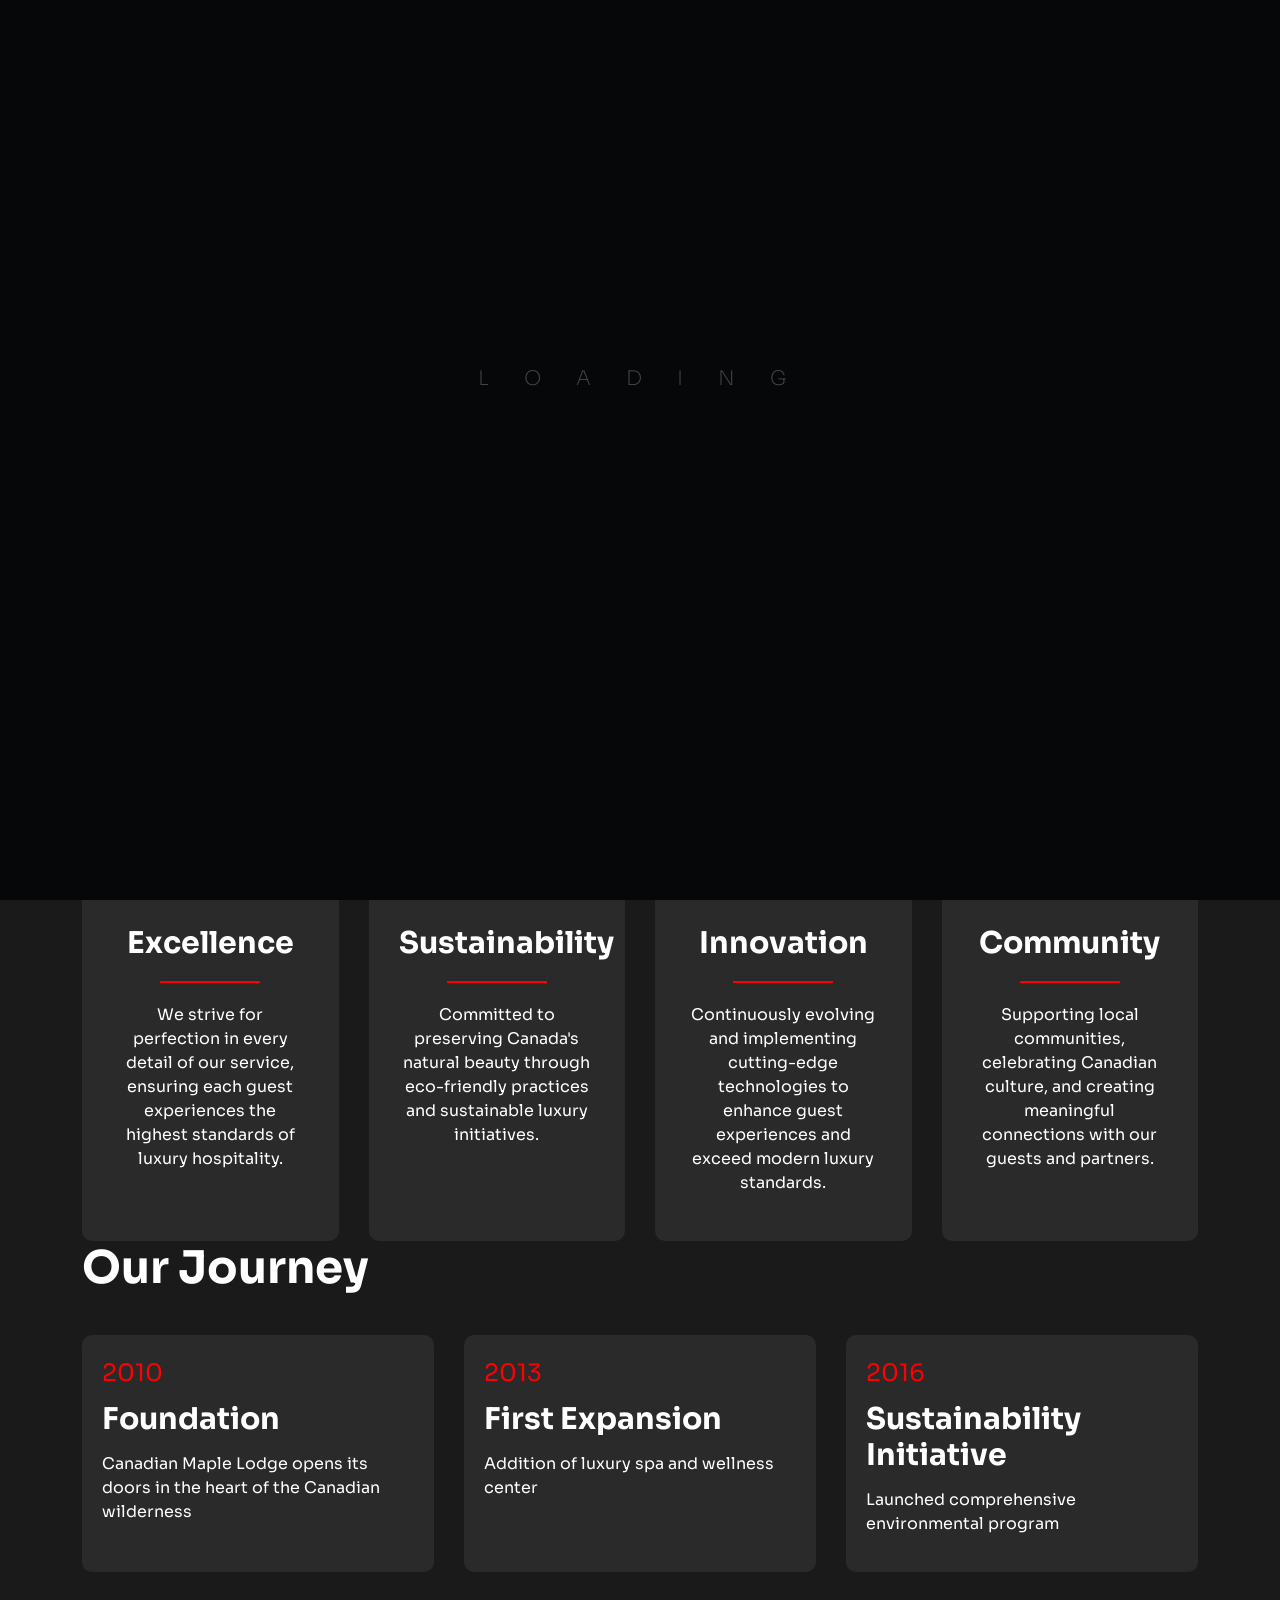
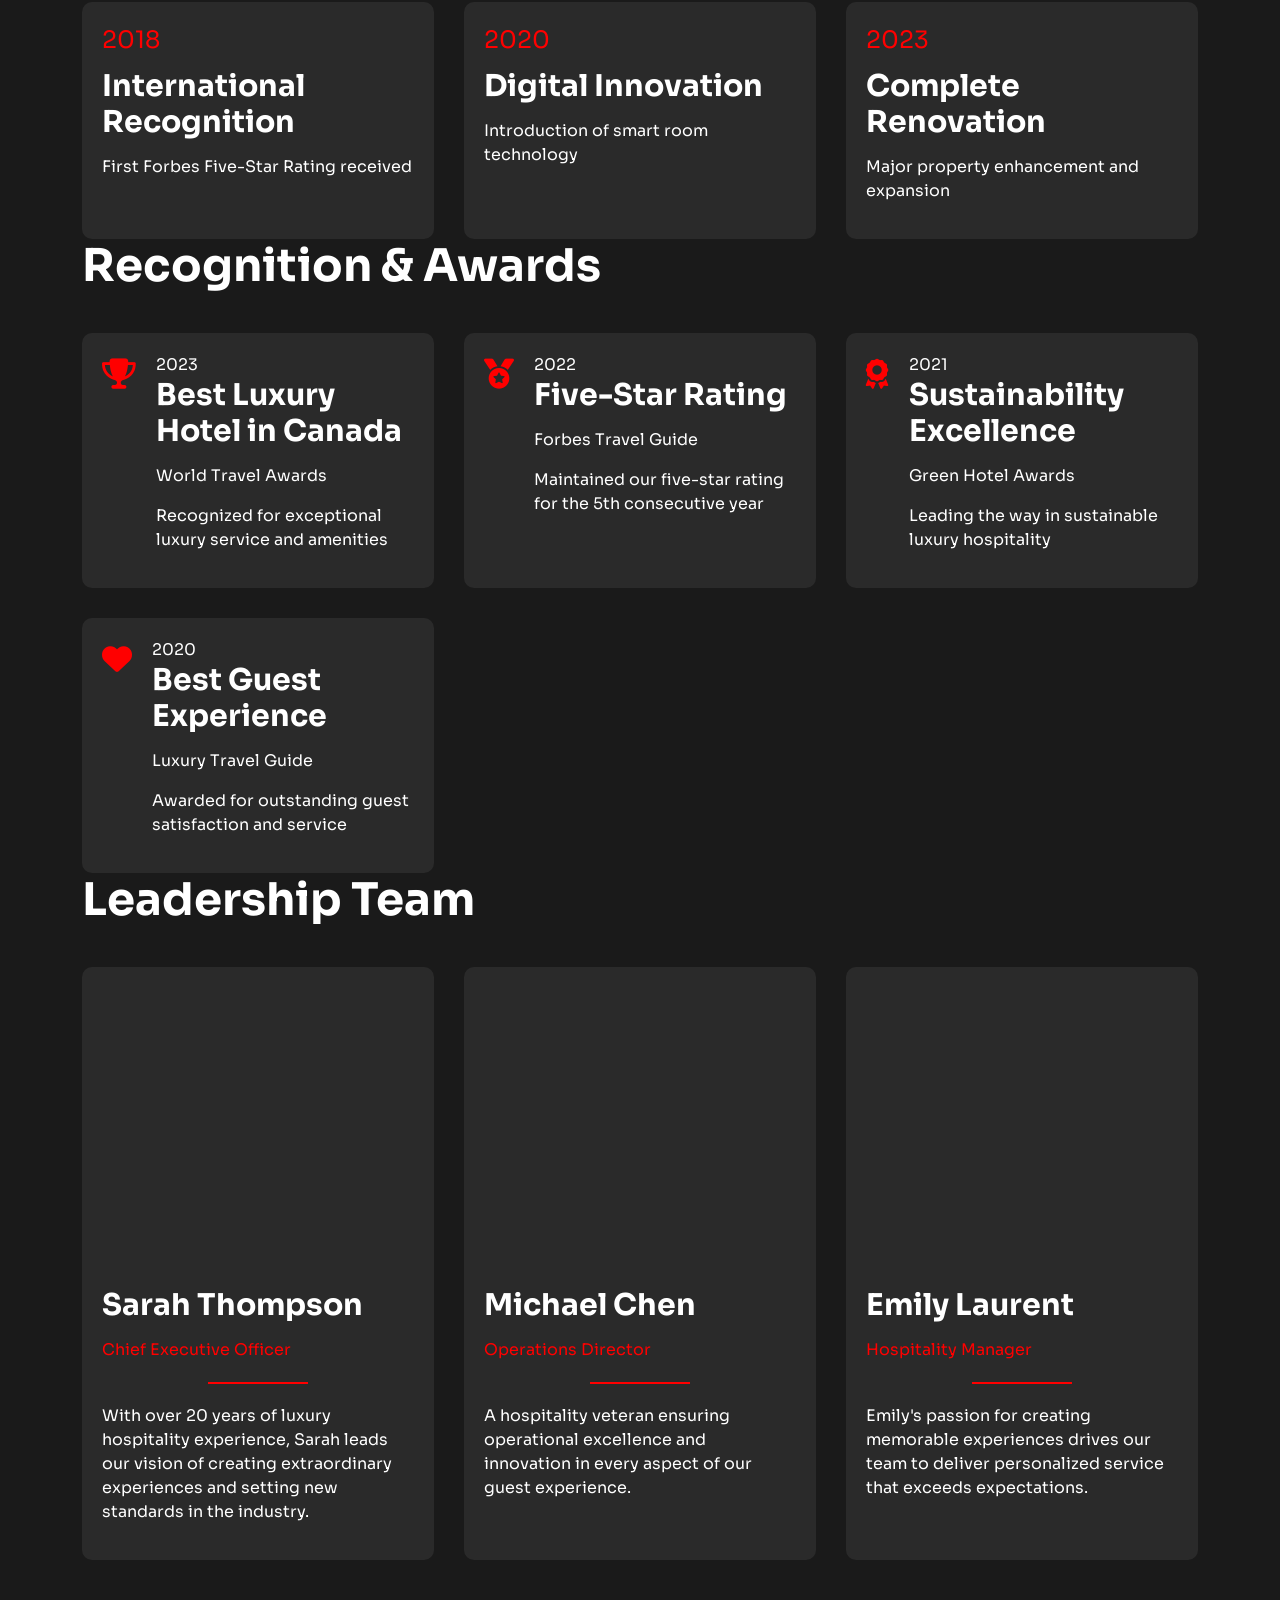
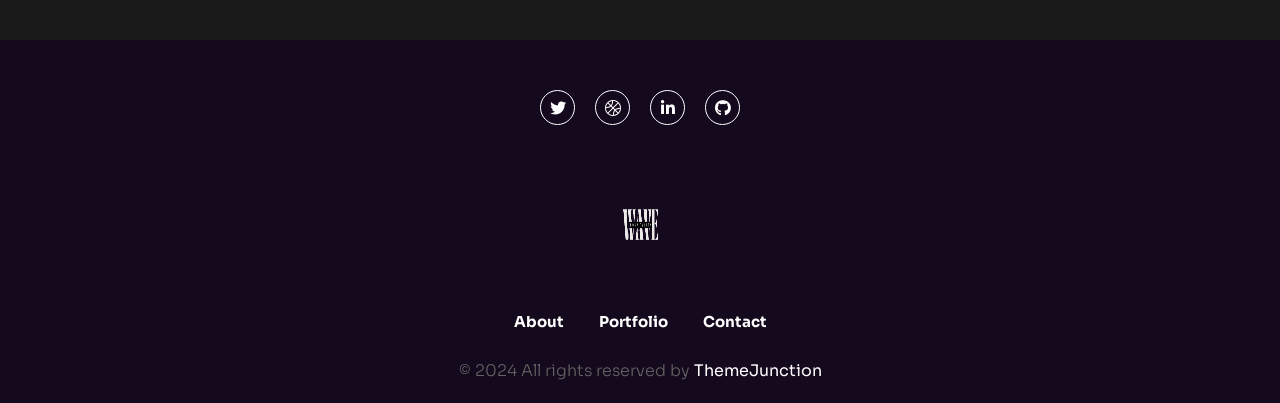
==== demo/about.html @ 8654bcf9 "add folder" ====
<!DOCTYPE html>
<html class="no-js" lang="en">
<head>
   <meta charset="utf-8">
   <meta http-equiv="x-ua-compatible" content="ie=edge">
   <meta name="viewport" content="width=device-width, initial-scale=1">
   <meta name="description" content="About Canadian Maple Lodge - Luxury Hospitality Excellence">

   <!-- Site Title -->
   <title>About Us - Canadian Maple Lodge</title>

   <!-- Place favicon.ico in the root directory -->
   <link rel="apple-touch-icon" href="assets/img/favicon.png">
   <link rel="shortcut icon" type="image/png" href="assets/img/favicon.png">

   <!-- CSS here -->
   <link rel="stylesheet" href="assets/css/animate.min.css">
   <link rel="stylesheet" href="assets/css/bootstrap.min.css">
   <link rel="stylesheet" href="assets/css/font-awesome-pro.min.css">
   <link rel="stylesheet" href="assets/css/flaticon_gerold.css">
   <link rel="stylesheet" href="assets/css/nice-select.css">
   <link rel="stylesheet" href="assets/css/backToTop.css">
   <link rel="stylesheet" href="assets/css/owl.carousel.min.css">
   <link rel="stylesheet" href="assets/css/swiper.min.css">
   <link rel="stylesheet" href="assets/css/odometer-theme-default.css">
   <link rel="stylesheet" href="assets/css/magnific-popup.css">
   <link rel="stylesheet" href="assets/css/main.css">
   <link rel="stylesheet" href="assets/css/main-2.css">
   <link rel="stylesheet" href="assets/css/main-3.css">
   <link rel="stylesheet" href="assets/css/light-mode.css">
   <link rel="stylesheet" href="assets/css/meanmenu.css">
   <link rel="stylesheet" href="assets/css/responsive.css">
   <link rel="stylesheet" href="assets/css/responsive-2.css">
   <link rel="stylesheet" href="assets/css/responsive-3.css">
   <style>
      .hero-banner {
         background: url('assets/img/about/hero-bg.jpg') no-repeat center center;
         background-size: cover;
         padding: 150px 0;
         text-align: center;
         color: #fff;
      }
      .red-line {
         width: 100px;
         height: 2px;
         background: #ff0000;
         margin: 20px auto;
      }
      .dark-section {
         background: #1a1a1a;
         color: #fff;
         padding: 80px 0;
      }
      .values-grid {
         display: grid;
         grid-template-columns: repeat(auto-fit, minmax(250px, 1fr));
         gap: 30px;
         margin-top: 40px;
      }
      .value-item {
         text-align: center;
         padding: 30px;
         background: #2a2a2a;
         border-radius: 10px;
      }
      .value-icon {
         font-size: 40px;
         color: #ff0000;
         margin-bottom: 20px;
      }
      .milestones-grid {
         display: grid;
         grid-template-columns: repeat(auto-fit, minmax(300px, 1fr));
         gap: 30px;
         margin-top: 40px;
      }
      .milestone-item {
         padding: 20px;
         background: #2a2a2a;
         border-radius: 10px;
      }
      .milestone-year {
         font-size: 24px;
         color: #ff0000;
         margin-bottom: 10px;
      }
      .achievements-grid {
         display: grid;
         grid-template-columns: repeat(auto-fit, minmax(300px, 1fr));
         gap: 30px;
         margin-top: 40px;
      }
      .achievement-item {
         display: flex;
         align-items: flex-start;
         padding: 20px;
         background: #2a2a2a;
         border-radius: 10px;
      }
      .achievement-icon {
         font-size: 30px;
         color: #ff0000;
         margin-right: 20px;
      }
      .team-grid {
         display: grid;
         grid-template-columns: repeat(auto-fit, minmax(300px, 1fr));
         gap: 30px;
         margin-top: 40px;
      }
      .team-member {
         background: #2a2a2a;
         border-radius: 10px;
         overflow: hidden;
      }
      .member-image {
         height: 300px;
         background-size: cover;
         background-position: center;
      }
      .member-image.sarah {
         background-image: url('assets/img/team/sarah.jpg');
      }
      .member-image.michael {
         background-image: url('assets/img/team/michael.jpg');
      }
      .member-image.emily {
         background-image: url('assets/img/team/emily.jpg');
      }
      .member-info {
         padding: 20px;
      }
      .position {
         color: #ff0000;
         margin: 10px 0;
      }
   </style>
</head>

<body>
   <!-- Preloader Area Start -->
   <div class="preloader">
      <svg viewBox="0 0 1000 1000" preserveAspectRatio="none">
         <path id="preloaderSvg" d="M0,1005S175,995,500,995s500,5,500,5V0H0Z"></path>
      </svg>
      <div class="preloader-heading">
         <div class="load-text">
            <span>L</span>
            <span>o</span>
            <span>a</span>
            <span>d</span>
            <span>i</span>
            <span>n</span>
            <span>g</span>
         </div>
      </div>
   </div>
   <!-- Preloader Area End -->

   <!-- start: Header Area -->
   <header class="tj-header-area header-3 header-absolute">
    <div class="container">
       <div class="row">
          <div class="col-12 d-flex flex-wrap justify-content-between align-items-center">
             <div class="logo-box">
                <a href="index.html">
                   <img src="assets/img/logo/logo.png" alt="Logo" class="img-logo">
                </a>
             </div>
             <div class="header-menu" id="headerMenu">
                <nav>
                   <ul>
                      <!-- <li class="has-dropdown current-menu-ancestor">
                         <a class="current-menu-item" href="index.html">Home</a>
                         <ul class="sub-menu">
                            <li class="has-dropdown current-menu-ancestor">
                               <a href="index.html">Dark Mode</a>
                                  <ul class="sub-menu">
                                     <li>
                                        <a href="index.html">Home One</a>
                                     </li>
                                     <li>
                                        <a href="index-2.html">Home Two</a>
                                     </li>
                                     <li class="current-menu-item">
                                        <a href="index.html">Home Three</a>
                                     </li>
                                     <li>
                                        <a href="index-4.html">Home Four</a>
                                     </li>
                                     <li>
                                        <a href="index-5.html">Home Five</a>
                                     </li>
                                     <li>
                                        <a href="index-6.html">Home Six</a>
                                     </li>
                                     <li>
                                        <a href="index-7.html">Home Seven</a>
                                     </li>
                                     <li>
                                        <a href="index-8.html">Home Eight</a>
                                     </li>
                                     <li>
                                        <a href="index-9.html">Home Nine</a>
                                     </li>
                                     <li>
                                        <a href="index-10.html">Home Ten</a>
                                     </li>
                                  </ul>
                            </li>
                            <li class="has-dropdown">
                               <a href="index-light.html">Light Mode</a>
                               <ul class="sub-menu">
                                     <li>
                                        <a href="index-light.html">Home One</a>
                                     </li>
                                     <li>
                                        <a href="index-2-light.html">Home Two</a>
                                     </li>
                                     <li>
                                        <a href="index-3-light.html">Home Three</a>
                                     </li>
                                     <li>
                                        <a href="index-4-light.html">Home Four</a>
                                     </li>
                                     <li>
                                        <a href="index-5-light.html">Home Five</a>
                                     </li>
                                     <li>
                                        <a href="index-6-light.html">Home Six</a>
                                     </li>
                                     <li>
                                        <a href="index-7-light.html">Home Seven</a>
                                     </li>
                                     <li>
                                        <a href="index-8-light.html">Home Eight</a>
                                     </li>
                                     <li>
                                        <a href="index-9-light.html">Home Nine</a>
                                     </li>
                                     <li>
                                        <a href="index-10-light.html">Home Ten</a>
                                     </li>
                               </ul>
                            </li>
                         </ul>
                      </li> -->
                      <li><a href="index.html">Home</a></li>
                      <li><a href="about.html">About</a></li>
                      <!-- <li><a href="services.html">Services</a></li> -->
                      <li><a href="portfolio.html">Portfolios</a></li>
                      <!-- <li class="has-dropdown">
                          <a href="blog.html">Blog</a>
                          <ul class="sub-menu">
                              <li>
                                  <a href="blog.html">Blog</a>
                              </li>
                              <li>
                                  <a href="blog-details.html">Blog Details</a>
                              </li>
                          </ul>
                      </li> -->
                      <li><a href="contact.html">Contact</a></li>
                   </ul>
                </nav>
             </div>
             <div class="mobile-menu d-lg-none"></div>
             <div class="header-media d-none d-lg-inline-flex">
                <ul class="ul-reset social-icons">
                   <li>
                      <a href="#"><i class="fa-brands fa-twitter"></i></a>
                   </li>
                   <li>
                      <a href="#"><i class="fa-light fa-basketball"></i></a>
                   </li>
                   <li>
                      <a href="#"><i class="fa-brands fa-linkedin-in"></i></a>
                   </li>
                   <li>
                      <a href="#"><i class="fa-brands fa-github"></i></a>
                   </li>
                </ul>
             </div>
             <div class="menu-bar d-lg-none">
                <button>
                   <span></span>
                   <span></span>
                   <span></span>
                   <span></span>
                </button>
             </div>
          </div>
       </div>
    </div>
 </header>
 <header class="tj-header-area header-2 header-3 header-sticky sticky-out">
    <div class="container">
       <div class="row">
          <div class="col-12 d-flex flex-wrap justify-content-between align-items-center">
             <div class="logo-box">
                <a href="index.html">
                   <img src="assets/img/logo/logo.png" alt="Logo" class="img-logo">
                </a>
             </div>
             <div class="header-menu">
                <nav>
                   <ul>
                      <!-- <li class="has-dropdown current-menu-ancestor">
                         <a class="current-menu-item" href="index.html">Home</a>
                         <ul class="sub-menu">
                            <li class="has-dropdown current-menu-ancestor">
                               <a href="index.html">Dark Mode</a>
                                  <ul class="sub-menu">
                                     <li>
                                        <a href="index.html">Home One</a>
                                     </li>
                                     <li>
                                        <a href="index-2.html">Home Two</a>
                                     </li>
                                     <li class="current-menu-item">
                                        <a href="index.html">Home Three</a>
                                     </li>
                                     <li>
                                        <a href="index-4.html">Home Four</a>
                                     </li>
                                     <li>
                                        <a href="index-5.html">Home Five</a>
                                     </li>
                                     <li>
                                        <a href="index-6.html">Home Six</a>
                                     </li>
                                     <li>
                                        <a href="index-7.html">Home Seven</a>
                                     </li>
                                     <li>
                                        <a href="index-8.html">Home Eight</a>
                                     </li>
                                     <li>
                                        <a href="index-9.html">Home Nine</a>
                                     </li>
                                     <li>
                                        <a href="index-10.html">Home Ten</a>
                                     </li>
                                  </ul>
                            </li>
                            <li class="has-dropdown">
                               <a href="index-light.html">Light Mode</a>
                               <ul class="sub-menu">
                                     <li>
                                        <a href="index-light.html">Home One</a>
                                     </li>
                                     <li>
                                        <a href="index-2-light.html">Home Two</a>
                                     </li>
                                     <li>
                                        <a href="index-3-light.html">Home Three</a>
                                     </li>
                                     <li>
                                        <a href="index-4-light.html">Home Four</a>
                                     </li>
                                     <li>
                                        <a href="index-5-light.html">Home Five</a>
                                     </li>
                                     <li>
                                        <a href="index-6-light.html">Home Six</a>
                                     </li>
                                     <li>
                                        <a href="index-7-light.html">Home Seven</a>
                                     </li>
                                     <li>
                                        <a href="index-8-light.html">Home Eight</a>
                                     </li>
                                     <li>
                                        <a href="index-9-light.html">Home Nine</a>
                                     </li>
                                     <li>
                                        <a href="index-10-light.html">Home Ten</a>
                                     </li>
                               </ul>
                            </li>
                         </ul>
                      </li> -->
                      <li><a href="index.html">Home</a></li>
                      <li><a href="about.html">About</a></li>
                      <!-- <li><a href="services.html">Services</a></li> -->
                      <li><a href="portfolio.html">Portfolios</a></li>
                      <!-- <li class="has-dropdown">
                          <a href="blog.html">Blog</a>
                          <ul class="sub-menu">
                              <li>
                                  <a href="blog.html">Blog</a>
                              </li>
                              <li>
                                  <a href="blog-details.html">Blog Details</a>
                              </li>
                          </ul>
                      </li> -->
                      <li><a href="contact.html">Contact</a></li>
                   </ul>
                </nav>
             </div>
             <div class="mobile-menu d-lg-none"></div>
             <div class="header-media d-none d-lg-inline-flex">
                <ul class="ul-reset social-icons">
                   <li>
                      <a href="#"><i class="fa-brands fa-twitter"></i></a>
                   </li>
                   <li>
                      <a href="#"><i class="fa-light fa-basketball"></i></a>
                   </li>
                   <li>
                      <a href="#"><i class="fa-brands fa-linkedin-in"></i></a>
                   </li>
                   <li>
                      <a href="#"><i class="fa-brands fa-github"></i></a>
                   </li>
                </ul>
             </div>
             <div class="menu-bar d-lg-none">
                <button>
                   <span></span>
                   <span></span>
                   <span></span>
                   <span></span>
                </button>
             </div>
          </div>
       </div>
    </div>
 </header>
 <!-- end: Header Area -->

   <main class="site-content" id="content">
      <!-- Hero Banner -->
      <section class="hero-banner">
         <h1>WHO WE ARE</h1>
         <div class="red-line"></div>
         <p class="hero-subtitle">Crafting Extraordinary Experiences Since 2010</p>
      </section>

      <!-- About Content -->
      <section class="about-content dark-section">
         <div class="container">
            <!-- Our Story -->
            <div class="about-section">
               <h2>Our Story</h2>
               <p class="lead-text">
                  Founded in 2010, Canadian Maple Lodge has become synonymous with luxury hospitality in Canada. 
                  Our journey began with a vision to create an extraordinary retreat that seamlessly blends Canadian 
                  natural beauty with world-class luxury. Today, we stand as a testament to excellence, 
                  having hosted distinguished guests from around the globe and earning numerous accolades 
                  for our exceptional service and commitment to sustainability.
               </p>
            </div>

            <!-- Core Values -->
            <div class="values-section">
               <h2>Our Core Values</h2>
               <div class="values-grid">
                  <div class="value-item">
                     <div class="value-icon">
                        <i class="fa-solid fa-star"></i>
                     </div>
                     <h3>Excellence</h3>
                     <div class="red-line"></div>
                     <p>We strive for perfection in every detail of our service, ensuring each guest experiences 
                     the highest standards of luxury hospitality.</p>
                  </div>
                  <div class="value-item">
                     <div class="value-icon">
                        <i class="fa-solid fa-leaf"></i>
                     </div>
                     <h3>Sustainability</h3>
                     <div class="red-line"></div>
                     <p>Committed to preserving Canada's natural beauty through eco-friendly practices and 
                     sustainable luxury initiatives.</p>
                  </div>
                  <div class="value-item">
                     <div class="value-icon">
                        <i class="fa-solid fa-lightbulb"></i>
                     </div>
                     <h3>Innovation</h3>
                     <div class="red-line"></div>
                     <p>Continuously evolving and implementing cutting-edge technologies to enhance guest 
                     experiences and exceed modern luxury standards.</p>
                  </div>
                  <div class="value-item">
                     <div class="value-icon">
                        <i class="fa-solid fa-handshake"></i>
                     </div>
                     <h3>Community</h3>
                     <div class="red-line"></div>
                     <p>Supporting local communities, celebrating Canadian culture, and creating meaningful 
                     connections with our guests and partners.</p>
                  </div>
               </div>
            </div>

            <!-- Milestones -->
            <div class="milestones-section">
               <h2>Our Journey</h2>
               <div class="milestones-grid">
                  <div class="milestone-item">
                     <div class="milestone-year">2010</div>
                     <h3>Foundation</h3>
                     <p>Canadian Maple Lodge opens its doors in the heart of the Canadian wilderness</p>
                  </div>
                  <div class="milestone-item">
                     <div class="milestone-year">2013</div>
                     <h3>First Expansion</h3>
                     <p>Addition of luxury spa and wellness center</p>
                  </div>
                  <div class="milestone-item">
                     <div class="milestone-year">2016</div>
                     <h3>Sustainability Initiative</h3>
                     <p>Launched comprehensive environmental program</p>
                  </div>
                  <div class="milestone-item">
                     <div class="milestone-year">2018</div>
                     <h3>International Recognition</h3>
                     <p>First Forbes Five-Star Rating received</p>
                  </div>
                  <div class="milestone-item">
                     <div class="milestone-year">2020</div>
                     <h3>Digital Innovation</h3>
                     <p>Introduction of smart room technology</p>
                  </div>
                  <div class="milestone-item">
                     <div class="milestone-year">2023</div>
                     <h3>Complete Renovation</h3>
                     <p>Major property enhancement and expansion</p>
                  </div>
               </div>
            </div>

            <!-- Achievements -->
            <div class="achievements-section">
               <h2>Recognition & Awards</h2>
               <div class="achievements-grid">
                  <div class="achievement-item">
                     <div class="achievement-icon">
                        <i class="fa-solid fa-trophy"></i>
                     </div>
                     <div class="achievement-content">
                        <div class="achievement-year">2023</div>
                        <h3>Best Luxury Hotel in Canada</h3>
                        <p class="organization">World Travel Awards</p>
                        <p>Recognized for exceptional luxury service and amenities</p>
                     </div>
                  </div>
                  <div class="achievement-item">
                     <div class="achievement-icon">
                        <i class="fa-solid fa-medal"></i>
                     </div>
                     <div class="achievement-content">
                        <div class="achievement-year">2022</div>
                        <h3>Five-Star Rating</h3>
                        <p class="organization">Forbes Travel Guide</p>
                        <p>Maintained our five-star rating for the 5th consecutive year</p>
                     </div>
                  </div>
                  <div class="achievement-item">
                     <div class="achievement-icon">
                        <i class="fa-solid fa-award"></i>
                     </div>
                     <div class="achievement-content">
                        <div class="achievement-year">2021</div>
                        <h3>Sustainability Excellence</h3>
                        <p class="organization">Green Hotel Awards</p>
                        <p>Leading the way in sustainable luxury hospitality</p>
                     </div>
                  </div>
                  <div class="achievement-item">
                     <div class="achievement-icon">
                        <i class="fa-solid fa-heart"></i>
                     </div>
                     <div class="achievement-content">
                        <div class="achievement-year">2020</div>
                        <h3>Best Guest Experience</h3>
                        <p class="organization">Luxury Travel Guide</p>
                        <p>Awarded for outstanding guest satisfaction and service</p>
                     </div>
                  </div>
               </div>
            </div>

            <!-- Leadership Team -->
            <div class="team-section">
               <h2>Leadership Team</h2>
               <div class="team-grid">
                  <div class="team-member">
                     <div class="member-image sarah"></div>
                     <div class="member-info">
                        <h3>Sarah Thompson</h3>
                        <p class="position">Chief Executive Officer</p>
                        <div class="red-line"></div>
                        <p class="description">With over 20 years of luxury hospitality experience, Sarah leads 
                        our vision of creating extraordinary experiences and setting new standards in the industry.</p>
                     </div>
                  </div>
                  <div class="team-member">
                     <div class="member-image michael"></div>
                     <div class="member-info">
                        <h3>Michael Chen</h3>
                        <p class="position">Operations Director</p>
                        <div class="red-line"></div>
                        <p class="description">A hospitality veteran ensuring operational excellence and 
                        innovation in every aspect of our guest experience.</p>
                     </div>
                  </div>
                  <div class="team-member">
                     <div class="member-image emily"></div>
                     <div class="member-info">
                        <h3>Emily Laurent</h3>
                        <p class="position">Hospitality Manager</p>
                        <div class="red-line"></div>
                        <p class="description">Emily's passion for creating memorable experiences drives our 
                        team to deliver personalized service that exceeds expectations.</p>
                     </div>
                  </div>
               </div>
            </div>
         </div>
      </section>
   </main>

   <!-- FOOTER AREA START -->
   <footer class="tj-footer-area style-3">
      <div class="container">
         <div class="row">
            <div class="col-md-12 text-center">
               <div class="header-media text-center">
                  <ul class="ul-reset social-icons">
                     <li>
                        <a href="#"><i class="fa-brands fa-twitter"></i></a>
                     </li>
                     <li>
                        <a href="#"><i class="fa-light fa-basketball"></i></a>
                     </li>
                     <li>
                        <a href="#"><i class="fa-brands fa-linkedin-in"></i></a>
                     </li>
                     <li>
                        <a href="#"><i class="fa-brands fa-github"></i></a>
                     </li>
                  </ul>
               </div>
               <div class="footer-logo-box">
                  <a href="#"><img src="assets/img/logo/logo.png" class="img-logo" alt="Logo"></a>
               </div>
               <div class="footer-menu">
                  <nav>
                     <ul>
                        <li><a href="about.html">About</a></li>
                        <!-- <li><a href="services.html">Services</a></li> -->
                        <li><a href="portfolio.html">Portfolio</a></li>
                        <li><a href="contact.html">Contact</a></li>
                     </ul>
                  </nav>
               </div>
               <div class="copy-text">
                  <p>© 2024 All rights reserved by <a href="#" target="_blank">ThemeJunction</a></p>
               </div>
            </div>
         </div>
      </div>
   </footer>
   <!-- FOOTER AREA END -->

   <!-- JS here -->
   <script src="assets/js/jquery.min.js"></script>
   <script src="assets/js/bootstrap.bundle.min.js"></script>
   <script src="assets/js/gsap.min.js"></script>
   <script src="assets/js/gsap-scroll-to-plugin.min.js"></script>
   <script src="assets/js/gsap-scroll-trigger.min.js"></script>
   <script src="assets/js/gsap-split-text.min.js"></script>
   <script src="assets/js/lenis.min.js"></script>
   <script src="assets/js/nice-select.min.js"></script>
   <script src="assets/js/backToTop.js"></script>
   <script src="assets/js/appear.min.js"></script>
   <script src="assets/js/wow.min.js"></script>
   <script src="assets/js/lightcase.js"></script>
   <script src="assets/js/owl.carousel.min.js"></script>
   <script src="assets/js/swiper.min.js"></script>
   <script src="assets/js/imagesloaded-pkgd.js"></script>
   <script src="assets/js/isotope.pkgd.min.js"></script>
   <script src="assets/js/odometer.min.js"></script>
   <script src="assets/js/magnific-popup.js"></script>
   <script src="assets/js/validate.min.js"></script>
   <script src="assets/js/meanmenu.js"></script>
   <script src="assets/js/main.js"></script>
</body>
</html>
---- demo/assets/css/flaticon_gerold.css ----
/*!
*    ______ _       _   _
*    |  ____| |     | | (_)
*    | |__  | | __ _| |_ _  ___ ___  _ __
*    |  __| | |/ _` | __| |/ __/ _ \| '_ \
*    | |    | | (_| | |_| | (_| (_) | | | |
*    |_|    |_|\__,_|\__|_|\___\___/|_| |_|
*
*         https://www.flaticon.com
*/

@font-face {
   font-family: "flaticon_gerold";
   src: url("../fonts/flaticon_gerold_9ece749f93b45dc5cc6e2c206d60c453.woff2") format("woff2"),
      url("../fonts/flaticon_gerold_9ece749f93b45dc5cc6e2c206d60c453.woff") format("woff"),
      url("../fonts/flaticon_gerold_9ece749f93b45dc5cc6e2c206d60c453.eot#iefix") format("embedded-opentype"),
      url("../fonts/flaticon_gerold_9ece749f93b45dc5cc6e2c206d60c453.ttf") format("truetype"),
      url("../fonts/flaticon_gerold_9ece749f93b45dc5cc6e2c206d60c453.svg#flaticon_gerold") format("svg");
}

i[class^="flaticon-"]:before,
i[class*=" flaticon-"]:before {
   font-family: flaticon_gerold !important;
   font-style: normal;
   font-weight: normal !important;
   font-variant: normal;
   text-transform: none;
   line-height: 1;
   -webkit-font-smoothing: antialiased;
   -moz-osx-font-smoothing: grayscale;
}

.flaticon-smartphone:before {
   content: "\f101";
}
.flaticon-browser:before {
   content: "\f102";
}
.flaticon-bezier-tool:before {
   content: "\f103";
}
.flaticon-code:before {
   content: "\f104";
}
.flaticon-crown:before {
   content: "\f105";
}
.flaticon-menu:before {
   content: "\f106";
}
.flaticon-hand-bag:before {
   content: "\f107";
}
.flaticon-trophy:before {
   content: "\f108";
}
.flaticon-download:before {
   content: "\f109";
}
.flaticon-graduation-cap:before {
   content: "\f10a";
}
.flaticon-mortarboard:before {
   content: "\f10b";
}
.flaticon-school:before {
   content: "\f10c";
}
.flaticon-recommendation:before {
   content: "\f10d";
}
.flaticon-certificate:before {
   content: "\f10e";
}
.flaticon-experience:before {
   content: "\f10f";
}
.flaticon-user-experience:before {
   content: "\f110";
}
.flaticon-seo:before {
   content: "\f111";
}
.flaticon-ui-design:before {
   content: "\f112";
}
.flaticon-web-design:before {
   content: "\f113";
}
.flaticon-ux-design:before {
   content: "\f114";
}
.flaticon-3d-movie:before {
   content: "\f115";
}
.flaticon-design:before {
   content: "\f116";
}
.flaticon-communicate:before {
   content: "\f117";
}
.flaticon-rating:before {
   content: "\f118";
}
.flaticon-skill-development:before {
   content: "\f119";
}
.flaticon-resume:before {
   content: "\f11a";
}
.flaticon-suitcase:before {
   content: "\f11b";
}
.flaticon-home-button:before {
   content: "\f11c";
}
.flaticon-management-service:before {
   content: "\f11d";
}
.flaticon-location:before {
   content: "\f11e";
}
.flaticon-mail-inbox-app:before {
   content: "\f11f";
}
.flaticon-phone-call:before {
   content: "\f120";
}
.flaticon-calendar:before {
   content: "\f121";
}
.flaticon-clock:before {
   content: "\f122";
}
.flaticon-up-right-arrow:before {
   content: "\f123";
}
---- demo/assets/css/nice-select.css ----
.nice-select {
  -webkit-tap-highlight-color: transparent;
  background-color: #fff;
  border-radius: 5px;
  border: solid 1px #e8e8e8;
  box-sizing: border-box;
  clear: both;
  cursor: pointer;
  display: block;
  float: left;
  font-family: inherit;
  font-size: 14px;
  font-weight: normal;
  height: 42px;
  line-height: 40px;
  outline: none;
  padding-left: 18px;
  padding-right: 30px;
  position: relative;
  text-align: left !important;
  -webkit-transition: all 0.2s ease-in-out;
  transition: all 0.2s ease-in-out;
  -webkit-user-select: none;
     -moz-user-select: none;
      -ms-user-select: none;
          user-select: none;
  white-space: nowrap;
  width: auto; }
  .nice-select:hover {
    border-color: #dbdbdb; }
  .nice-select:active, .nice-select.open, .nice-select:focus {
    border-color: #999; }
  .nice-select:after {
    border-bottom: 2px solid #999;
    border-right: 2px solid #999;
    content: '';
    display: block;
    height: 5px;
    margin-top: -4px;
    pointer-events: none;
    position: absolute;
    right: 12px;
    top: 50%;
    -webkit-transform-origin: 66% 66%;
        -ms-transform-origin: 66% 66%;
            transform-origin: 66% 66%;
    -webkit-transform: rotate(45deg);
        -ms-transform: rotate(45deg);
            transform: rotate(45deg);
    -webkit-transition: all 0.15s ease-in-out;
    transition: all 0.15s ease-in-out;
    width: 5px; }
  .nice-select.open:after {
    -webkit-transform: rotate(-135deg);
        -ms-transform: rotate(-135deg);
            transform: rotate(-135deg); }
  .nice-select.open .list {
    opacity: 1;
    pointer-events: auto;
    -webkit-transform: scale(1) translateY(0);
        -ms-transform: scale(1) translateY(0);
            transform: scale(1) translateY(0); }
  .nice-select.disabled {
    border-color: #ededed;
    color: #999;
    pointer-events: none; }
    .nice-select.disabled:after {
      border-color: #cccccc; }
  .nice-select.wide {
    width: 100%; }
    .nice-select.wide .list {
      left: 0 !important;
      right: 0 !important; }
  .nice-select.right {
    float: right; }
    .nice-select.right .list {
      left: auto;
      right: 0; }
  .nice-select.small {
    font-size: 12px;
    height: 36px;
    line-height: 34px; }
    .nice-select.small:after {
      height: 4px;
      width: 4px; }
    .nice-select.small .option {
      line-height: 34px;
      min-height: 34px; }
  .nice-select .list {
    background-color: #fff;
    border-radius: 5px;
    box-shadow: 0 0 0 1px rgba(68, 68, 68, 0.11);
    box-sizing: border-box;
    margin-top: 4px;
    opacity: 0;
    overflow: hidden;
    padding: 0;
    pointer-events: none;
    position: absolute;
    top: 100%;
    left: 0;
    -webkit-transform-origin: 50% 0;
        -ms-transform-origin: 50% 0;
            transform-origin: 50% 0;
    -webkit-transform: scale(0.75) translateY(-21px);
        -ms-transform: scale(0.75) translateY(-21px);
            transform: scale(0.75) translateY(-21px);
    -webkit-transition: all 0.2s cubic-bezier(0.5, 0, 0, 1.25), opacity 0.15s ease-out;
    transition: all 0.2s cubic-bezier(0.5, 0, 0, 1.25), opacity 0.15s ease-out;
    z-index: 9; }
    .nice-select .list:hover .option:not(:hover) {
      background-color: transparent !important; }
  .nice-select .option {
    cursor: pointer;
    font-weight: 400;
    line-height: 40px;
    list-style: none;
    min-height: 40px;
    outline: none;
    padding-left: 18px;
    padding-right: 29px;
    text-align: left;
    -webkit-transition: all 0.2s;
    transition: all 0.2s; }
    .nice-select .option:hover, .nice-select .option.focus, .nice-select .option.selected.focus {
      background-color: #f6f6f6; }
    .nice-select .option.selected {
      font-weight: bold; }
    .nice-select .option.disabled {
      background-color: transparent;
      color: #999;
      cursor: default; }

.no-csspointerevents .nice-select .list {
  display: none; }

.no-csspointerevents .nice-select.open .list {
  display: block; }
---- demo/assets/css/backToTop.css ----
.progress-wrap {
	position: fixed;
	right: 50px;
	bottom: 50px;
	height: 46px;
	width: 46px;
	cursor: pointer;
	display: block;
	border-radius: 50px;
	box-shadow: inset 0 0 0 2px rgba(135, 80, 247, 0.5);
	z-index: 99;
	opacity: 0;
	visibility: hidden;
	transform: translateY(15px);
	-webkit-transition: all 200ms linear;
	transition: all 200ms linear;
}

.progress-wrap.active-progress {
	opacity: 1;
	visibility: visible;
	transform: translateY(0);
}

.progress-wrap::after {
	position: absolute;
	content: "\f176";
	font-family: "Font Awesome 5 Pro";
	text-align: center;
	line-height: 46px;
	font-size: 20px;
	color: var(--tj-theme-primary);
	left: 0;
	top: 0;
	height: 46px;
	width: 46px;
	cursor: pointer;
	display: block;
	z-index: 1;
	-webkit-transition: all 200ms linear;
	transition: all 200ms linear;
}

.progress-wrap svg path {
	fill: none;
}

.progress-wrap svg.progress-circle path {
	stroke: var(--tj-theme-primary);
	stroke-width: 4;
	box-sizing: border-box;
	-webkit-transition: all 200ms linear;
	transition: all 200ms linear;
}
---- demo/assets/css/odometer-theme-default.css ----
.odometer.odometer-auto-theme, .odometer.odometer-theme-default {
  display: -moz-inline-box;
  -moz-box-orient: vertical;
  display: inline-block;
  vertical-align: middle;
  *vertical-align: auto;
  position: relative;
}
.odometer.odometer-auto-theme, .odometer.odometer-theme-default {
  *display: inline;
}
.odometer.odometer-auto-theme .odometer-digit, .odometer.odometer-theme-default .odometer-digit {
  display: -moz-inline-box;
  -moz-box-orient: vertical;
  display: inline-block;
  vertical-align: middle;
  *vertical-align: auto;
  position: relative;
}
.odometer.odometer-auto-theme .odometer-digit, .odometer.odometer-theme-default .odometer-digit {
  *display: inline;
}
.odometer.odometer-auto-theme .odometer-digit .odometer-digit-spacer, .odometer.odometer-theme-default .odometer-digit .odometer-digit-spacer {
  display: -moz-inline-box;
  -moz-box-orient: vertical;
  display: inline-block;
  vertical-align: middle;
  *vertical-align: auto;
  visibility: hidden;
}
.odometer.odometer-auto-theme .odometer-digit .odometer-digit-spacer, .odometer.odometer-theme-default .odometer-digit .odometer-digit-spacer {
  *display: inline;
}
.odometer.odometer-auto-theme .odometer-digit .odometer-digit-inner, .odometer.odometer-theme-default .odometer-digit .odometer-digit-inner {
  text-align: left;
  display: block;
  position: absolute;
  top: 0;
  left: 0;
  right: 0;
  bottom: 0;
  overflow: hidden;
}
.odometer.odometer-auto-theme .odometer-digit .odometer-ribbon, .odometer.odometer-theme-default .odometer-digit .odometer-ribbon {
  display: block;
}
.odometer.odometer-auto-theme .odometer-digit .odometer-ribbon-inner, .odometer.odometer-theme-default .odometer-digit .odometer-ribbon-inner {
  display: block;
  -webkit-backface-visibility: hidden;
}
.odometer.odometer-auto-theme .odometer-digit .odometer-value, .odometer.odometer-theme-default .odometer-digit .odometer-value {
  display: block;
  -webkit-transform: translateZ(0);
}
.odometer.odometer-auto-theme .odometer-digit .odometer-value.odometer-last-value, .odometer.odometer-theme-default .odometer-digit .odometer-value.odometer-last-value {
  position: absolute;
}
.odometer.odometer-auto-theme.odometer-animating-up .odometer-ribbon-inner, .odometer.odometer-theme-default.odometer-animating-up .odometer-ribbon-inner {
  -webkit-transition: -webkit-transform 2s;
  -moz-transition: -moz-transform 2s;
  -ms-transition: -ms-transform 2s;
  -o-transition: -o-transform 2s;
  transition: transform 2s;
}
.odometer.odometer-auto-theme.odometer-animating-up.odometer-animating .odometer-ribbon-inner, .odometer.odometer-theme-default.odometer-animating-up.odometer-animating .odometer-ribbon-inner {
  -webkit-transform: translateY(-100%);
  -moz-transform: translateY(-100%);
  -ms-transform: translateY(-100%);
  -o-transform: translateY(-100%);
  transform: translateY(-100%);
}
.odometer.odometer-auto-theme.odometer-animating-down .odometer-ribbon-inner, .odometer.odometer-theme-default.odometer-animating-down .odometer-ribbon-inner {
  -webkit-transform: translateY(-100%);
  -moz-transform: translateY(-100%);
  -ms-transform: translateY(-100%);
  -o-transform: translateY(-100%);
  transform: translateY(-100%);
}
.odometer.odometer-auto-theme.odometer-animating-down.odometer-animating .odometer-ribbon-inner, .odometer.odometer-theme-default.odometer-animating-down.odometer-animating .odometer-ribbon-inner {
  -webkit-transition: -webkit-transform 2s;
  -moz-transition: -moz-transform 2s;
  -ms-transition: -ms-transform 2s;
  -o-transition: -o-transform 2s;
  transition: transform 2s;
  -webkit-transform: translateY(0);
  -moz-transform: translateY(0);
  -ms-transform: translateY(0);
  -o-transform: translateY(0);
  transform: translateY(0);
}

.odometer.odometer-auto-theme, .odometer.odometer-theme-default {
  font-family: "Helvetica Neue", sans-serif;
  line-height: 1.1em;
}
.odometer.odometer-auto-theme .odometer-value, .odometer.odometer-theme-default .odometer-value {
  text-align: center;
}
---- demo/assets/css/main.css ----
/*-----------------------------------------------------------------------------------

Theme Name: Gerold - Personal Portfolio HTML5 Template
Theme URI: https://vsmU6iX6KzYG.net/html/gerold/demo/
Author: Theme-Junction
Author URI: https://themeforest.net/user/theme-junction
Description: Gerold - Personal Portfolio HTML5 Template

-----------------------------------------------------------------------------------
/************ TABLE OF CONTENTS ***************

  Theme Default CSS
	Preloader
	Headers
	Hero Section
	Services Section
	Portfolio Section
	Popup Section
	Resume Section
	Skills Section
	Testimonials Section
	Blog Section
	Blog Standard Page
	Blog Details Page
	Contact Section
	Footer Area
	Sidebar Menu
	Sidebar Widgets
	Breadcrumb Area

**********************************************/

/*
* ===============================
*  START: Theme Default CSS
* ===============================
*/

@import url("https://fonts.googleapis.com/css2?family=Russo+One&family=Sora:wght@100..800&display=swap");

:root {
	/* ----------------------------------
   @font family declaration
  ------------------------------------ */
	--tj-ff-body: "Sora", sans-serif;
	--tj-ff-heading: "Sora", sans-serif;
	--tj-ff-russo: "Russo One", sans-serif;
	--tj-ff-fontawesome: "Font Awesome 6 Pro";
	/* ----------------------------------
   @color declaration
  ------------------------------------ */
	--tj-body: #dddddd;
	--tj-white: #ffffff;
	--tj-off-white: #f6f3fc;
	--tj-black: #000000;
	--tj-black-2: #050709;
	--tj-black3: #5c6266;
	--tj-black4: #585859;
	--tj-h3-black: #0b0410;
	--tj-heading-primary: #102039;
	--tj-heading-secondary: #ea1826;
	--tj-theme-primary: #8750f7;
	--tj-theme-primary-1: #2400ff;
	--tj-theme-primary-2: #9b8dff;
	--tj-theme-primary-3: #4654f9;
	--tj-theme-h3-primary-1: #814cec;
	--tj-theme-h4-primary-1: #240F31;
	--tj-theme-secondary: #2a1454;
	--tj-theme-accent-1: #0f0715;
	--tj-theme-accent-2: #140c1c;
	--tj-grey-1: #747779;
	--tj-grey-2: #d9d9d9;
	--tj-grey-3: #dddddd;
	--tj-grey-4: #22272c;
	--tj-grey-5: #636363;
	--tj-grey-6: #1b262e;
	--tj-bg: #0c1115;
	--tj-bg-2: #0e1418;
	--tj-bg-3: #10171c;
	--tj-bg-4: #151b1f;
	--tj-bg-5: #0D0612;
	--tj-h3-bg: #15091d;
	--tj-border: #1b2227;
	--tj-border1: #2a343c;

	

	/* ----------------------------------
   @font weight declaration
  ------------------------------------ */
	--tj-fw-normal: normal;
	--tj-fw-elight: 200;
	--tj-fw-light: 300;
	--tj-fw-regular: 400;
	--tj-fw-medium: 500;
	--tj-fw-sbold: 600;
	--tj-fw-bold: 700;
	--tj-fw-ebold: 800;
	--tj-fw-black: 900;
	/* ----------------------------------
    @font size declaration
  ------------------------------------ */
	--tj-fz-body: 16px;
	--tj-fz-btn: 15px;
	--tj-fz-p: 18px;
	--tj-fz-h1: 65px;
	--tj-fz-h2: 45px;
	--tj-fz-h3: 30px;
	--tj-fz-h4: 24px;
	--tj-fz-h5: 22px;
	--tj-fz-h6: 18px;
	--tj-fz-sub-title: 36px;
}

* {
	margin: 0;
	padding: 0;
	-webkit-box-sizing: border-box;
	box-sizing: border-box;
	scrollbar-width: thin;
	scrollbar-color: var(--tj-theme-primary) var(--tj-theme-secondary);
}

::-webkit-scrollbar {
	height: 4px;
	width: 4px;
	background: var(--tj-theme-secondary);
}

::-webkit-scrollbar-thumb {
	background: var(--tj-theme-primary);
	-webkit-border-radius: 1ex;
	-webkit-box-shadow: 0px 0px 0px rgba(0, 0, 0, 0.75);
}

::-webkit-scrollbar-corner {
	background: transparent;
}

html,
body {
	min-height: 100%;
	overflow-x: hidden;
}

img {
	max-width: 100%;
}

body {
	font-family: var(--tj-ff-body);
	font-size: var(--tj-fz-body);
	font-weight: var(--tj-fw-regular);
	color: var(--tj-body);
	background-color: var(--tj-theme-accent-1);
}

html.lenis,
html.lenis body {
	height: auto;
}

.lenis.lenis-smooth {
	scroll-behavior: auto !important;
}

.lenis.lenis-smooth [data-lenis-prevent] {
	-ms-scroll-chaining: none;
	overscroll-behavior: contain;
}

.lenis.lenis-stopped {
	overflow: hidden;
}

.lenis.lenis-scrolling iframe {
	pointer-events: none;
}

h1,
h2,
h3,
h4,
h5,
h6 {
	font-family: var(--tj-ff-heading);
	font-weight: var(--tj-fw-bold);
	line-height: 1.2;
	color: var(--tj-white);
	margin-bottom: 15px;
}

h1 {
	font-size: var(--tj-fz-h1);
}

h2 {
	font-size: var(--tj-fz-h2);
}

h3 {
	font-size: var(--tj-fz-h3);
}

h4 {
	font-size: var(--tj-fz-h4);
}

h5 {
	font-size: var(--tj-fz-h5);
}

h6 {
	font-size: var(--tj-fz-h6);
}

h1 > a,
h2 > a,
h3 > a,
h4 > a,
h5 > a,
h6 > a {
	color: inherit;
	font-size: inherit;
	font-family: inherit;
	font-weight: inherit;
	text-decoration: none;
}

a:hover {
	text-decoration: none;
}

a h1:hover,
a h2:hover,
a h3:hover,
a h4:hover,
a h5:hover,
a h6:hover {
	text-decoration: none;
}

.site-content {
	overflow: hidden;
}

.ul-reset {
	margin: 0;
	padding: 0;
	list-style: none;
}

.img-logo {
	width: 300px !important;
	height: 100px !important;
}

.tj-btn-primary {
	text-decoration: none;
	display: -webkit-inline-box;
	display: -ms-inline-flexbox;
	display: inline-flex;
	gap: 10px;
	-webkit-box-align: center;
	-ms-flex-align: center;
	align-items: center;
	-webkit-box-pack: center;
	-ms-flex-pack: center;
	justify-content: center;
	font-size: var(--tj-fz-btn);
	line-height: 1;
	font-weight: var(--tj-fw-bold);
	color: var(--tj-white);
	text-transform: capitalize;
	background-size: 200%;
	background-image: -webkit-gradient(
		linear,
		left top,
		right top,
		from(var(--tj-theme-primary)),
		color-stop(51%, var(--tj-theme-secondary)),
		to(var(--tj-theme-primary))
	);
	background-image: -o-linear-gradient(
		left,
		var(--tj-theme-primary) 0%,
		var(--tj-theme-secondary) 51%,
		var(--tj-theme-primary) 100%
	);
	background-image: linear-gradient(
		to right,
		var(--tj-theme-primary) 0%,
		var(--tj-theme-secondary) 51%,
		var(--tj-theme-primary) 100%
	);
	border: none;
	border-radius: 50px;
	padding: 17px 35px;
	-webkit-transition: 0.4s;
	-o-transition: 0.4s;
	transition: 0.4s;
	&.style-7 {
		padding: 19px 35px;
	}
}
.tj-btn-primary i {
	-webkit-transform: rotate(-45deg);
	-ms-transform: rotate(-45deg);
	transform: rotate(-45deg);
	-webkit-transition: 0.4s;
	-o-transition: 0.4s;
	transition: 0.4s;
}
.tj-btn-primary:hover {
	background-position: -100%;
}
.tj-btn-primary:hover i {
	-webkit-transform: rotate(0);
	-ms-transform: rotate(0);
	transform: rotate(0);
}

.tj-btn-secondary {
	text-decoration: none;
	font-size: var(--tj-fz-btn);
	line-height: 1;
	font-weight: var(--tj-fw-medium);
	color: var(--tj-theme-primary);
	border-radius: 50px;
	padding: 17px 35px;
	border: 1px solid var(--tj-theme-primary);
	-webkit-transition: 0.3s;
	-o-transition: 0.3s;
	transition: 0.3s;
	letter-spacing: 1px;
}
.tj-btn-secondary:hover {
	background: var(--tj-theme-primary);
}
.hero-section.style-3 .tj-btn-secondary {
	border-color: var(--tj-white);
	color: var(--tj-white);
	padding: 16px 35px;
}
.hero-section.style-3 .tj-btn-secondary:hover {
	border-color: var(--tj-theme-primary);
}
.tj-btn-primary-2 {
	display: flex;
	align-items: center;
	text-decoration: none;
	gap: 10px;
	background: var(--tj-theme-primary);
	color: var(--tj-white);
	font-size: var(--tj-fz-btn);
	font-weight: var(--tj-fw-sbold);
	border-radius: 50px;
	padding: 17px 30px;
	line-height: 1;
}
.tj-btn-primary-2 .icon_box {
	position: relative;
	display: inline-flex;
	overflow: hidden;
	padding: 0 4px;
	transform: rotate(-45deg);
}
.tj-btn-primary-2 .icon_box .icon_first,
.tj-btn-primary-2 .icon_box .icon_second {
	transition: all 0.3s ease-in-out 0s;
}
.tj-btn-primary-2 .icon_box .icon_second {
	position: absolute;
	transform: translateX(-150%);
}
.tj-btn-primary-2:hover .icon_box .icon_first {
	transform: translateX(150%);
}
.tj-btn-primary-2:hover .icon_box .icon_second {
	transform: translateX(0%);
}
.tj-btn-primary-2 i {
	display: inline-flex;
	line-height: 1;
}
.tj-btn-primary-2:hover {
	color: var(--tj-white);
	background-color: var(--tj-theme-primary);
}
.lead {
	font-size: 20px;
}
.social-icons {
	display: -webkit-box;
	display: -ms-flexbox;
	display: flex;
	gap: 20px;
}
.social-icons li a {
	color: var(--tj-theme-primary);
	width: 35px;
	height: 35px;
	border: 1px solid var(--tj-theme-primary);
	border-radius: 50%;
	display: flex;
	align-items: center;
	justify-content: center;
	position: relative;
	text-decoration: none;
	z-index: 1;
}
.social-icons li a i {
	transition: 0.3s;
}
.social-icons li a::before {
	content: "";
	position: absolute;
	top: 0;
	left: 0;
	width: 100%;
	height: 100%;
	background: var(--tj-theme-primary);
	-webkit-transform: scale(0);
	-ms-transform: scale(0);
	transform: scale(0);
	-webkit-transition: 0.3s;
	-o-transition: 0.3s;
	transition: 0.3s;
	border-radius: 50%;
	z-index: -1;
}
.social-icons li a:hover {
	border: 1px solid var(--tj-theme-primary);
	color: var(--tj-white);
}
.social-icons li a:hover::before {
	-webkit-transform: scale(1.1);
	-ms-transform: scale(1.1);
	transform: scale(1.1);
}
.funfact-item {
	gap: 15px;
}
.funfact-item .number {
	font-size: 64px;
	line-height: 1;
	font-weight: var(--tj-fw-medium);
	display: -webkit-box;
	display: -ms-flexbox;
	display: flex;
	-ms-flex-wrap: wrap;
	flex-wrap: wrap;
	-webkit-box-align: center;
	-ms-flex-align: center;
	align-items: center;
}

.funfact-item .number span {
	font-weight: var(--tj-fw-medium);
	font-family: var(--tj-ff-heading);
	letter-spacing: 0.04em;
}

.section-header {
	margin-bottom: 50px;
	max-width: 700px;
	width: 100%;
}
.section-header .section-title {
	font-size: 45px;
	background: var(--tj-theme-primary);
	background: -webkit-gradient(
		linear,
		left top,
		right top,
		from(var(--tj-theme-primary)),
		to(var(--tj-white))
	);
	background: -o-linear-gradient(
		left,
		var(--tj-theme-primary) 0%,
		var(--tj-white) 100%
	);
	background: linear-gradient(
		to right,
		var(--tj-theme-primary) 0%,
		var(--tj-white) 100%
	);
	-webkit-background-clip: text;
	-webkit-text-fill-color: transparent;
	display: inline-flex;
	gap: 15px;
	margin-bottom: 0;
}
.section-header p {
	margin-top: 15px;
}
.section-header p:last-child {
	margin-bottom: 0;
}
.section-header.style-2 .section-title {
	font-weight: var(--tj-fw-medium);
}
.section-header.style-2 .sub-title {
	color: rgba(255, 255, 255, 0.5);
	font-weight: var(--tj-fw-regular);
	display: block;
	margin-bottom: 15px;
}
.owl-carousel .owl-nav button.owl-next,
.owl-carousel .owl-nav button.owl-prev,
.owl-carousel button.owl-dot {
	padding: 3px !important;
}
.owl-dots {
	text-align: center;
	margin-top: 25px;
}
.owl-dots .owl-dot {
	margin-right: 5px;
}
.owl-dots .owl-dot:last-child {
	margin-right: 0;
}
.owl-dots .owl-dot span {
	width: 8px;
	height: 8px;
	background: var(--tj-grey-2);
	border-radius: 50%;
	display: block;
	opacity: 0.2;
}
.owl-dots .owl-dot.active span {
	background: var(--tj-theme-primary);
	opacity: 1;
}
.tj-nice-select {
	float: none;
	width: 100%;
	background: transparent;
	border: 1px solid rgba(255, 255, 255, 0.1);
	color: var(--tj-grey-1);
}
.tj-nice-select:hover {
	border-color: rgba(255, 255, 255, 0.1);
}
.tj-nice-select:focus {
	-webkit-box-shadow: none;
	box-shadow: none;
	border-color: var(--tj-theme-primary);
}
.tj-nice-select::after {
	content: "";
	top: 50%;
	right: 10px;
	position: absolute;
	background: url(../img/icons/down-arrow.svg);
	background-position: center;
	background-size: cover;
	border: none;
	-webkit-transform: rotate(0);
	-ms-transform: rotate(0);
	transform: rotate(0);
	width: 15px;
	height: 12px;
	margin-top: -6px;
	-webkit-transform-origin: center;
	-ms-transform-origin: center;
	transform-origin: center;
}
.tj-nice-select.open::after {
	-webkit-transform: rotate(-180deg);
	-ms-transform: rotate(-180deg);
	transform: rotate(-180deg);
}
.nice-select .option:hover,
.nice-select .option.focus,
.nice-select .option.selected.focus,
.nice-select .option {
	color: var(--tj-theme-accent-1);
}
/* END: Theme Default CSS */

/*
* ===============================
*  START: Preloader
* ===============================
*/
body.loaded {
	overflow: hidden !important;
	height: 100% !important;
}

.preloader {
	position: fixed;
	z-index: 10;
	height: 100vh;
	width: 100%;
	left: 0;
	top: 0;
	display: -webkit-box;
	display: -ms-flexbox;
	display: flex;
	overflow: hidden;
	-webkit-box-align: center;
	-ms-flex-align: center;
	align-items: center;
	-webkit-box-pack: center;
	-ms-flex-pack: center;
	justify-content: center;
	background: transparent;
	z-index: 99999999999999;
}

.preloader svg {
	position: absolute;
	top: 0;
	width: 100vw;
	height: 110vh;
	fill: var(--tj-black-2);
}

.preloader .preloader-heading .load-text {
	font-size: 20px;
	font-weight: 200;
	letter-spacing: 15px;
	text-transform: uppercase;
	z-index: 20;
}

.load-text span {
	-webkit-animation: loading 1s infinite alternate;
	animation: loading 1s infinite alternate;
}

.load-text span:nth-child(1) {
	-webkit-animation-delay: 0s;
	animation-delay: 0s;
}

.load-text span:nth-child(2) {
	-webkit-animation-delay: 0.1s;
	animation-delay: 0.1s;
}

.load-text span:nth-child(3) {
	-webkit-animation-delay: 0.2s;
	animation-delay: 0.2s;
}

.load-text span:nth-child(4) {
	-webkit-animation-delay: 0.3s;
	animation-delay: 0.3s;
}

.load-text span:nth-child(5) {
	-webkit-animation-delay: 0.4s;
	animation-delay: 0.4s;
}

.load-text span:nth-child(6) {
	-webkit-animation-delay: 0.5s;
	animation-delay: 0.5s;
}

.load-text span:nth-child(7) {
	-webkit-animation-delay: 0.6s;
	animation-delay: 0.6s;
}

@-webkit-keyframes loading {
	0% {
		opacity: 1;
	}
	100% {
		opacity: 0;
	}
}

@keyframes loading {
	0% {
		opacity: 1;
	}
	100% {
		opacity: 0;
	}
}

/* END: Preloader */

/*
* ===============================
* START: Headers
* ===============================
*/

@-webkit-keyframes bounceInDown {
	0% {
		opacity: 0;
		-webkit-transform: translateY(-2000px);
	}
	60% {
		opacity: 1;
		-webkit-transform: translateY(0px);
	}
	80% {
		-webkit-transform: translateY(-10px);
	}
	100% {
		-webkit-transform: translateY(0);
	}
}

@keyframes bounceInDown {
	0% {
		opacity: 0;
		-webkit-transform: translateY(-2000px);
		transform: translateY(-2000px);
	}
	60% {
		opacity: 1;
		-webkit-transform: translateY(0px);
		transform: translateY(0px);
	}
	80% {
		-webkit-transform: translateY(-10px);
		transform: translateY(-10px);
	}
	100% {
		-webkit-transform: translateY(0);
		transform: translateY(0);
	}
}
@-webkit-keyframes bounceInUp {
	0%,
	10%,
	35%,
	50%,
	to {
		-webkit-animation-timing-function: cubic-bezier(0.215, 0.61, 0.355, 1);
		animation-timing-function: cubic-bezier(0.215, 0.61, 0.355, 1);
	}
	10% {
		-webkit-transform: translate3d(0, 0px, 0);
		transform: translate3d(0, 0px, 0);
	}
	35% {
		-webkit-transform: translate3d(0, -10px, 0);
		transform: translate3d(0, -10px, 0);
	}
	50% {
		-webkit-transform: translate3d(0, 2px, 0);
		transform: translate3d(0, 2px, 0);
	}
	80% {
		-webkit-transform: translate3d(0, -90px, 0);
		transform: translate3d(0, -90px, 0);
	}
	to {
		-webkit-transform: translate3d(0, -3000px, 0);
		transform: translate3d(0, -3000px, 0);
	}
}
@keyframes bounceInUp {
	0%,
	10%,
	35%,
	50%,
	to {
		-webkit-animation-timing-function: cubic-bezier(0.215, 0.61, 0.355, 1);
		animation-timing-function: cubic-bezier(0.215, 0.61, 0.355, 1);
	}
	10% {
		-webkit-transform: translate3d(0, 0px, 0);
		transform: translate3d(0, 0px, 0);
	}
	35% {
		-webkit-transform: translate3d(0, -10px, 0);
		transform: translate3d(0, -10px, 0);
	}
	50% {
		-webkit-transform: translate3d(0, 2px, 0);
		transform: translate3d(0, 2px, 0);
	}
	80% {
		-webkit-transform: translate3d(0, -90px, 0);
		transform: translate3d(0, -90px, 0);
	}
	to {
		-webkit-transform: translate3d(0, -3000px, 0);
		transform: translate3d(0, -3000px, 0);
	}
}
.tj-header-area {
	padding: 20px 0;
	position: relative;
	z-index: 9;
	background-color: var(--tj-black-2);
}
.tj-header-area.header-absolute {
	position: absolute;
	background-color: transparent;
	left: 0;
	top: 0;
	width: 100%;
	z-index: 99;
}
.tj-header-area.header-2 {
	width: 100%;
	position: fixed;
	top: -90px;
	left: 0;
	padding: 10px 0;
	z-index: 100;
	opacity: 0;
	transition: 0.3s;
	box-shadow: 0 0 30px rgba(135, 80, 247, 0.2);
}
.tj-header-area.header-2.sticky {
	top: 0;
	opacity: 1;
	animation: bounceInDown 1s;
	animation-duration: 1s;
	animation-fill-mode: both;
}
.tj-header-area.header-2.sticky-out {
	top: 0;
	opacity: 1;
	animation: bounceInUp 1s;
	animation-duration: 1s;
	animation-fill-mode: forwards;
}

.tj-header-area .logo-box {
	max-width: 60px;
	width: 100%;
	margin-right: 35px;
}
.tj-header-area .logo-box a {
	display: inline-block;
}
.tj-header-area .header-info-list ul li {
	margin-right: 25px;
}
.tj-header-area .header-info-list ul li a {
	color: var(--tj-white);
	font-size: var(--tj-fz-btn);
	font-weight: var(--tj-fw-medium);
	text-decoration: none;
	transition: all 0.3s ease-in-out 0s;
}
.tj-header-area .header-info-list ul li a:hover {
	color: var(--tj-theme-primary);
}
.tj-header-area .header-menu {
	margin-left: auto;
}
.tj-header-area .header-menu ul {
	margin: 0;
	padding: 0;
	list-style: none;
	display: -webkit-box;
	display: -ms-flexbox;
	display: flex;
	-ms-flex-wrap: wrap;
	flex-wrap: wrap;
	-webkit-box-align: center;
	-ms-flex-align: center;
	align-items: center;
	column-gap: 45px;
}
.tj-header-area .header-menu ul > li {
	position: relative;
}
.tj-header-area .header-menu ul > li > a {
	display: flex;
	align-items: center;
	gap: 8px;
	color: var(--tj-white);
	font-size: var(--tj-fz-btn);
	font-weight: var(--tj-fw-medium);
	text-decoration: none;
	position: relative;
	padding: 30px 0px;
	transition: 0.5s;
	z-index: 1;
}
.tj-header-area .header-menu ul > li.has-dropdown > a {
	padding-right: 20px;
}
.tj-header-area .header-menu ul > li.has-dropdown > a::after {
	position: absolute;
	content: "\2b";
	font-family: "Font Awesome 6 Pro";
	top: 50%;
	transform: translateY(-50%);
	right: 0;
	font-size: 13px;
	line-height: 1;
}
.tj-header-area
	.header-menu
	ul
	> li
	> .sub-menu
	li.current-menu-ancestor
	> a:after,
.tj-header-area .header-menu ul > li.has-dropdown:hover > a:after {
	content: "\f068";
}
.tj-header-area
	.header-menu
	ul
	> li.has-dropdown
	> .sub-menu
	> li.has-dropdown
	> a::after {
	right: 20px;
}

.tj-header-area .header-menu ul > li > a::before {
	content: "";
	position: absolute;
	width: 100%;
	height: 2px;
	border-radius: 4px;
	background: var(--tj-theme-primary);
	background: -o-linear-gradient(
		190deg,
		var(--tj-theme-secondary) 0%,
		var(--tj-theme-primary) 100%
	);
	background: linear-gradient(
		260deg,
		var(--tj-theme-secondary) 0%,
		var(--tj-theme-primary) 100%
	);
	bottom: 25px;
	left: 0px;
	-webkit-transform-origin: right;
	-ms-transform-origin: right;
	transform-origin: right;
	-webkit-transform: scaleX(0);
	-ms-transform: scaleX(0);
	transform: scaleX(0);
	-webkit-transition: -webkit-transform 0.3s ease-in-out;
	transition: -webkit-transform 0.3s ease-in-out;
	-o-transition: transform 0.3s ease-in-out;
	transition: transform 0.3s ease-in-out;
	transition: transform 0.3s ease-in-out, -webkit-transform 0.3s ease-in-out;
}
.tj-header-area .header-menu ul > li.current-menu-item > a::before,
.tj-header-area .header-menu ul > li.current-menu-ancestor > a::before,
.tj-header-area .header-menu ul > li:hover > a::before {
	-webkit-transform-origin: left;
	-ms-transform-origin: left;
	transform-origin: left;
	-webkit-transform: scaleX(1);
	-ms-transform: scaleX(1);
	transform: scaleX(1);
}
.tj-header-area .header-menu ul > li > .sub-menu {
	position: absolute;
	top: 100%;
	left: 0;
	width: 220px;
	top: 100%;
	left: 0;
	z-index: 99;
	transform-origin: 0 0;
	text-align: left;
	background-color: var(--tj-black-2);
	transform: scaleY(0);
	opacity: 0;
	visibility: hidden;
	box-shadow: 0 16px 40px rgba(135, 80, 247, 0.1);
	gap: 0;
}
.tj-header-area .header-menu ul > li:hover > .sub-menu {
	opacity: 1;
	visibility: visible;
	transform: scaleY(1);
	transition: all 0.5s ease;
}

.tj-header-area .header-menu ul > li > ul.sub-menu > li {
	display: block;
	width: 100%;
	border-bottom: 1px solid var(--tj-theme-secondary);
}
.tj-header-area .header-menu ul > li > ul.sub-menu > li:last-child {
	border: none;
}
.tj-header-area .header-menu ul > li > ul.sub-menu > li > a {
	display: inline-block;
	padding: 18px 25px;
	width: 100%;
}
.tj-header-area
	.header-menu
	ul
	> li
	> ul.sub-menu
	> li.current-menu-ancestor
	> a,
.tj-header-area .header-menu ul > li > ul.sub-menu > li.current-menu-item > a,
.tj-header-area .header-menu ul > li > ul.sub-menu > li:hover > a {
	color: var(--tj-theme-primary);
}

.tj-header-area .header-menu ul li:hover > .sub-menu > li > {
	color: var(--tj-theme-primary);
}
.tj-header-area .header-menu ul li.has-dropdown .sub-menu li .sub-menu li {
	color: var(--tj-white);
}
.tj-header-area .header-menu ul > li > ul.sub-menu > li > a::before {
	display: none;
}
.tj-header-area .header-menu ul > li .sub-menu .sub-menu {
	opacity: 0;
	visibility: hidden;
	top: 0;
	left: 100%;
	transform: scaleY(0);
	transform-origin: 0 0;
}
.tj-header-area .header-menu ul > li > .sub-menu > li:hover > .sub-menu {
	opacity: 1;
	visibility: visible;
	transform: scaleY(1);
	transition: all 0.5s ease;
}

.tj-header-area .header-button {
	margin-left: 55px;
}
.tj-header-area .menu-bar {
	margin-left: 25px;
}
.tj-header-area .menu-bar button {
	border: none;
	padding: 0;
	background-color: transparent;
	height: 25px;
	display: flex;
	flex-direction: column;
	justify-content: space-between;
	position: relative;
	transform-origin: center center;
	transform: rotate(0deg);
	cursor: pointer;
	transition: transform 300ms ease;
}
.tj-header-area .menu-bar button span {
	height: 3px;
	width: 35px;
	display: block;
	background: var(--tj-white);
	cursor: pointer;
	transition: all 0.3s ease-in-out 0s;
	margin-left: auto;
}
.tj-header-area .menu-bar button span:nth-child(2) {
	width: 40px;
	transition-delay: 200ms;
}
.tj-header-area .menu-bar button span:nth-child(3) {
	width: 30px;
}
.tj-header-area .menu-bar button span:nth-child(4) {
	position: absolute;
	top: -8px;
	left: 50%;
	transform: translateX(-50%);
	display: block;
	width: 3px;
	height: 0;
	transition: height 400ms;
}
.tj-header-area .menu-bar.menu-bar-toggeled button {
	transform: rotate(45deg);
	transition-delay: 400ms;
}
.tj-header-area .menu-bar.menu-bar-toggeled button span:nth-child(1) {
	width: 0;
}
.tj-header-area .menu-bar.menu-bar-toggeled button span:nth-child(3) {
	width: 0;
}
.tj-header-area .menu-bar.menu-bar-toggeled button span:nth-child(4) {
	height: 40px;
	transition: height 200ms ease;
	transition-delay: 200ms;
}

/* mobile-menu */
.mean-container a.meanmenu-reveal {
	display: none !important;
}
.mobile-menu .mean-bar {
	background: transparent;
	-webkit-box-sizing: border-box;
	box-sizing: border-box;
}
.mean-container .mean-bar {
	background-color: var(--tj-theme-secondary);
}
.mean-nav ul li a.mean-expand i.fa-plus {
	display: block;
}
.mean-nav ul li a.mean-expand i.fa-minus {
	display: none;
}
.mobile-menu .mean-nav ul:not(.sub-menu) {
	display: -webkit-box !important;
	display: -ms-flexbox !important;
	display: flex !important;
}
.mean-nav ul li a.mean-expand.mean-clicked i.fa-minus {
	display: block;
}
.mean-nav ul li a.mean-expand.mean-clicked i.fa-plus {
	display: none;
}
.tj-header-area .mobile-menu .mean-bar * {
	-webkit-box-sizing: border-box;
	box-sizing: border-box;
}
.tj-header-area .mobile-menu.mean-container .mean-nav {
	background: transparent;
	overflow: hidden;
	margin-top: 0;
	margin-bottom: 0px;
}
.tj-header-area .mobile-menu {
	overflow: hidden;
	position: fixed;
	left: 0;
	top: 80px;
	width: 100%;
	min-height: 90vh;
	overflow-y: auto;
	background-color: var(--tj-theme-secondary);
	-webkit-transform-origin: top;
	-ms-transform-origin: top;
	transform-origin: top;
	-webkit-transform: scaleY(0);
	-ms-transform: scaleY(0);
	transform: scaleY(0);
	-webkit-transition: all 0.4s ease-in-out 0s;
	-o-transition: all 0.4s ease-in-out 0s;
	transition: all 0.4s ease-in-out 0s;
	z-index: -1;
}
.tj-header-area .mobile-menu.opened {
	-webkit-transform: scaleY(1);
	-ms-transform: scaleY(1);
	transform: scaleY(1);
}
.tj-header-area .mobile-menu ul {
	-webkit-box-align: center;
	-ms-flex-align: center;
	align-items: center;
	-webkit-box-orient: vertical;
	-webkit-box-direction: normal;
	-ms-flex-direction: column;
	flex-direction: column;
	padding: 20px 0;
	max-width: 65%;
	margin-left: auto;
	margin-right: auto;
}
.tj-header-area .mobile-menu ul li {
	width: 100%;
	display: block;
}
.tj-header-area .mobile-menu ul li a:not(.mean-expand) {
	width: 100%;
	text-transform: uppercase;
	line-height: 1.2;
	padding: 15px 0;
	letter-spacing: 1px;
	font-size: 25px;
	border: none;
}
.tj-header-area .mobile-menu ul li a.mean-expand {
	width: 30px;
	height: 30px;
	display: -webkit-inline-box;
	display: -ms-inline-flexbox;
	display: inline-flex;
	-webkit-box-align: center;
	-ms-flex-align: center;
	align-items: center;
	-webkit-box-pack: center;
	-ms-flex-pack: center;
	justify-content: center;
	padding: 0;
	margin: 0;
	top: 13px;
}
.tj-header-area .mobile-menu ul li > .sub-menu {
	max-width: 100%;
	padding: 0;
}
.tj-header-area .mobile-menu ul li > .sub-menu > li {
	padding-left: 20px;
}
.tj-header-area .mobile-menu ul li > .sub-menu > li > a:not(.mean-expand) {
	text-transform: capitalize;
	letter-spacing: 0;
	font-size: 22px;
	padding: 10px 0;
}

#innerMenu .elementor-icon-list-item.active {
	border-bottom: 2px solid var(--e-global-color-3f0b73b);
}
#innerMenu .elementor-icon-list-item.active > a span {
	color: var(--e-global-color-3f0b73b);
}
#innerMenu .elementor-icon-list-item {
	border-bottom: 2px solid transparent;
}
/* END: Headers */

/*
* ===============================
*  START: Hero Section
* ===============================
*/
.hero-section {
	padding: 200px 0 50px;
	background: var(--tj-theme-accent-1);
	position: relative;
	overflow: hidden;
	z-index: 1;
}

.hero-section:before {
	content: "";
	position: absolute;
	top: 0;
	right: 0;
	width: 322px;
	height: 308px;
	border-radius: 50%;
	background: var(--tj-theme-primary);
	background: -o-linear-gradient(
		190deg,
		var(--tj-theme-primary) 0%,
		rgba(115, 67, 210, 0) 100%
	);
	background: linear-gradient(
		260deg,
		var(--tj-theme-primary) 0%,
		rgba(115, 67, 210, 0) 100%
	);
	-webkit-filter: blur(150px);
	filter: blur(150px);
	margin-right: -5%;
	margin-top: -5%;
	z-index: -1;
}
.hero-section .intro_text svg {
	font-family: var(--tj-ff-russo);
	position: absolute;
	width: 100%;
	height: 100%;
	left: 46%;
	top: 55%;
	transform: translate(-50%, -50%) scale(1);
	display: flex;
	align-items: center;
	justify-content: center;
	z-index: -1;
	animation: 3s pulsate infinite alternate ease-in-out;
}
.hero-section .intro_text svg text {
	text-transform: uppercase;
	/* animation: stroke 4s; */
	stroke-width: 1.2;
	stroke: var(--tj-theme-secondary);
	fill: transparent;
	font-size: 240px;
	display: inline-block;
	opacity: 0;
}

.hero-section .intro_text svg text.animate-stroke {
	animation: stroke 4s; /* Adjust the duration as needed */
	opacity: 0.7;
}
@keyframes stroke {
	0% {
		stroke-dashoffset: 25%;
		stroke-dasharray: 0 50%;
		stroke-width: 1;
	}
	100% {
		stroke-dashoffset: 100%;
		stroke-dasharray: 100% 0;
		stroke-width: 1;
	}
}
@keyframes pulsate {
	0% {
		transform: translate(-50%, -50%) scale(1);
	}
	50% {
		transform: translate(-50%, -50%) scale(1.05);
	}
	100% {
		transform: translate(-50%, -50%) scale(1);
	}
}

.hero-sub-title {
	font-size: var(--tj-fz-sub-title);
	font-weight: var(--tj-fw-bold);
	display: block;
	margin-bottom: 10px;
}

.hero-title {
	font-size: 65px;
	background: var(--tj-theme-primary);
	background: -webkit-gradient(
		linear,
		left top,
		right top,
		from(var(--tj-theme-primary)),
		to(var(--tj-white))
	);
	background: -o-linear-gradient(
		left,
		var(--tj-theme-primary) 0%,
		var(--tj-white) 100%
	);
	background: linear-gradient(
		to right,
		var(--tj-theme-primary) 0%,
		var(--tj-white) 100%
	);
	-webkit-background-clip: text;
	-webkit-text-fill-color: transparent;
}

.hero-content-box .lead {
	max-width: 550px;
	width: 100%;
	margin-bottom: 0;
}
.hero-content-box .button-box {
	margin-top: 50px;
	gap: 25px;
}
.hero-content-box .button-box .tj-btn-secondary {
	display: flex;
	align-items: center;
	gap: 6px;
}
.hero-content-box .button-box .tj-btn-secondary i {
	font-size: 17px;
}
.hero-image-box img {
	border-radius: 38px;
	-webkit-transform: rotate(4.29deg);
	-ms-transform: rotate(4.29deg);
	transform: rotate(4.29deg);
	position: relative;
	border: 2px solid var(--tj-theme-secondary);
	-webkit-transition: 0.3s;
	-o-transition: 0.3s;
	transition: 0.3s;
}

.hero-image-box img:hover {
	border: 2px solid var(--tj-theme-primary);
	-webkit-transform: rotate(0);
	-ms-transform: rotate(0);
	transform: rotate(0);
}

.hero-image-box {
	position: relative;
}

.hero-image-box:before {
	content: "";
	position: absolute;
	bottom: 0;
	left: 0;
	width: 220px;
	height: 220px;
	border-radius: 50%;
	background: var(--tj-theme-primary);
	background: -o-linear-gradient(
		190deg,
		var(--tj-theme-primary) 0%,
		rgba(115, 67, 210, 0) 100%
	);
	background: linear-gradient(
		260deg,
		var(--tj-theme-primary) 0%,
		rgba(115, 67, 210, 0) 100%
	);
	-webkit-filter: blur(150px);
	filter: blur(150px);
	margin-left: -5%;
	margin-bottom: -5%;
}

.hero-section .funfact-area {
	margin-top: 120px;
}
/* END: Hero Section */

/*
* ===============================
*  START: Services Section
* ===============================
*/
.services-section {
	padding-top: 120px;
	padding-bottom: 120px;
	background-color: var(--tj-black-2);
}
.services-section .section-header {
	margin-left: auto;
	margin-right: auto;
}
.services-widget > a {
	color: inherit;
	text-decoration: none;
}
.services-widget .service-item {
	border-bottom: 1px solid var(--tj-theme-secondary);
	padding: 0 30px;
	position: relative;
	z-index: 2;
	gap: 20px;
}
.services-widget .service-item .number {
	color: var(--tj-theme-primary);
	font-size: 20px;
	font-weight: var(--tj-fw-bold);
	-webkit-transition: all 0.5s ease;
	-o-transition: all 0.5s ease;
	transition: all 0.5s ease;
}
.services-widget .service-item.current .number {
	color: var(--tj-white);
}
.services-widget .service-item.current.mleave .number {
	color: var(--tj-theme-primary);
}
.services-widget .service-item:hover .number {
	color: var(--tj-white);
}
.services-widget .service-item .left-box {
	width: calc(40% - 10px);
	padding: 30px 0;
	gap: 20px;
}
.services-widget .service-item .left-box .service-title {
	font-size: 30px;
	margin-bottom: 0;
	text-transform: capitalize;
}
.services-widget .service-item .right-box {
	width: calc(60% - 10px);
	padding: 30px 0;
	padding-right: 15%;
}
.services-widget .service-item .right-box p:last-child {
	margin-bottom: 0;
}
.services-widget .active-bg {
	top: 0px;
	bottom: 0px;
	left: 0px;
	right: 0px;
	position: absolute;
	z-index: 1;
	background: var(--tj-theme-primary);
	background: -o-linear-gradient(
		190deg,
		var(--tj-theme-secondary) 0%,
		var(--tj-theme-primary) 100%
	);
	background: linear-gradient(
		260deg,
		var(--tj-theme-secondary) 0%,
		var(--tj-theme-primary) 100%
	);
	-webkit-transition: all 0.5s ease;
	-o-transition: all 0.5s ease;
	transition: all 0.5s ease;
}
.services-widget i {
	font-size: 20px;
	line-height: 1;
	position: absolute;
	top: 50%;
	right: 55px;
	-webkit-transform: translateY(-50%) rotate(90deg);
	-ms-transform: translateY(-50%) rotate(90deg);
	transform: translateY(-50%) rotate(90deg);
	-webkit-transition: all 0.5s ease;
	-o-transition: all 0.5s ease;
	transition: all 0.5s ease;
	color: var(--tj-theme-primary);
}
.services-widget .service-item.current i {
	-webkit-transform: translateY(-50%) rotate(0deg);
	-ms-transform: translateY(-50%) rotate(0deg);
	transform: translateY(-50%) rotate(0deg);
	color: var(--tj-white);
}
.services-widget .service-item.current.mleave i {
	-webkit-transform: translateY(-50%) rotate(90deg);
	-ms-transform: translateY(-50%) rotate(90deg);
	transform: translateY(-50%) rotate(90deg);
	color: var(--tj-theme-primary);
}
.services-widget .service-item:hover i {
	-webkit-transform: translateY(-50%) rotate(0deg);
	-ms-transform: translateY(-50%) rotate(0deg);
	transform: translateY(-50%) rotate(0deg);
	color: var(--tj-white);
}
.services-widget .service-item .service-link {
	border: none;
	padding: 0;
	margin: 0;
	background: transparent;
	position: absolute;
	top: 0;
	left: 0;
	width: 100%;
	height: 100%;
	z-index: 1;
}
.service_details {
	padding: 0 40px 50px 40px;
}
.service_details_content .service_info .subtitle {
	font-size: 16px;
	letter-spacing: 0.02em;
	text-transform: uppercase;
	color: var(--tj-black-2);
	margin-bottom: 10px;
}
.service_details_content .service_info .title {
	color: var(--tj-black-2);
	margin-bottom: 10px;
}
.service_details_content .service_info .desc {
	font-size: 16px;
	color: var(--tj-theme-accent-1);
	margin-bottom: 20px;
}
.service_details_content .service_info .desc p:last-child {
	margin-bottom: 0;
}
.service_details_content .service_info ul {
	padding: 0;
	margin: 0;
	list-style: none;
	columns: 2;
}
.service_details_content .service_info ul li {
	display: block;
	font-size: 16px;
	color: var(--tj-theme-accent-1);
	font-weight: var(--tj-fw-medium);
	position: relative;
	z-index: 1;
	padding-left: 22px;
	margin-bottom: 5px;
}
.service_details_content .service_info ul li::before {
	content: "\f00c";
	font-family: var(--tj-ff-fontawesome);
	font-weight: var(--tj-fw-medium);
	color: var(--tj-theme-primary);
	position: absolute;
	left: 0;
	top: 0;
}
/* END: Services Section */

/*
* ===============================
*  START: Portfolio Section
* ===============================
*/
.portfolio-section {
	padding-top: 120px;
	padding-bottom: 80px;
	background: var(--tj-theme-accent-1);
}
.portfolio-section .section-header {
	margin-left: auto;
	margin-right: auto;
}
.portfolio-filter .button-group {
	background-color: var(--tj-black-2);
	border-radius: 60px;
	padding: 6px 8px;
	display: inline-block;
}
.portfolio-filter .button-group button {
	background: transparent;
	border: none;
	color: var(--tj-white);
	text-transform: capitalize;
	font-size: 15px;
	line-height: 1;
	padding: 12px 25px;
	border-radius: 50px;
	z-index: 10;
	position: relative;
}
.portfolio-filter .button-group {
	position: relative;
}
.portfolio-filter .button-group .active-bg {
	border-radius: 50px;
	top: 0px;
	bottom: 0px;
	left: 0px;
	right: 0px;
	position: absolute;
	z-index: 1;
	background: var(--tj-theme-primary);
	background: -o-linear-gradient(
		190deg,
		var(--tj-theme-secondary) 0%,
		var(--tj-theme-primary) 100%
	);
	background: linear-gradient(
		260deg,
		var(--tj-theme-secondary) 0%,
		var(--tj-theme-primary) 100%
	);
	-webkit-transition: all 0.5s ease;
	-o-transition: all 0.5s ease;
	transition: all 0.5s ease;
}
.portfolio-box {
	padding-top: 50px;
	background-size: contain;
	background-repeat: no-repeat;
	background-position: center;
	position: relative;
}
.portfolio-box:before {
	content: "";
	position: absolute;
	top: 50%;
	left: 50%;
	width: 35%;
	height: 35%;
	-webkit-transform: translate(-50%, -50%);
	-ms-transform: translate(-50%, -50%);
	transform: translate(-50%, -50%);
	border-radius: 50%;
	background: var(--tj-theme-primary);
	background: -o-linear-gradient(
		190deg,
		var(--tj-theme-primary) 0%,
		rgba(115, 67, 210, 0) 100%
	);
	background: linear-gradient(
		260deg,
		var(--tj-theme-primary) 0%,
		rgba(115, 67, 210, 0) 100%
	);
	-webkit-filter: blur(150px);
	filter: blur(150px);
}
.portfolio-box .portfolio-sizer {
	width: 48%;
}
.portfolio-box .portfolio-item {
	background-color: var(--tj-theme-accent-2);
	margin-bottom: 4%;
	padding: 36px 36px 0 36px;
	border-radius: 10px;
	width: 48%;
}
.portfolio-box .gutter-sizer {
	width: 4%;
}
.portfolio-box .portfolio-item--width2 {
	width: 22%;
}
.portfolio-box .image-box {
	text-align: center;
}
.portfolio-box .content-box {
	position: absolute;
	bottom: 15px;
	left: 0;
	background: #000;
	width: calc(100% - 40px);
	border-radius: 15px;
	margin: 0 auto;
	right: 0;
	padding: 20px;
	padding-right: 50px;
	opacity: 0;
	visibility: hidden;
	-webkit-transition: 0.3s;
	-o-transition: 0.3s;
	transition: 0.3s;
	-webkit-transform: translateY(15px);
	-ms-transform: translateY(15px);
	transform: translateY(15px);
	background: var(--tj-theme-primary);
	background: -o-linear-gradient(
		190deg,
		var(--tj-theme-secondary) 0%,
		var(--tj-theme-primary) 100%
	);
	background: linear-gradient(
		260deg,
		var(--tj-theme-secondary) 0%,
		var(--tj-theme-primary) 100%
	);
}
.portfolio-box .portfolio-item:hover .content-box {
	opacity: 1;
	visibility: visible;
	-webkit-transform: translateY(0);
	-ms-transform: translateY(0);
	transform: translateY(0);
}
.portfolio-box .portfolio-item .content-box .portfolio-title {
	font-size: 30px;
}
.portfolio-box .portfolio-item .content-box p {
	margin-bottom: 0;
}
.portfolio-box .portfolio-item .content-box .portfolio-link {
	position: absolute;
	top: 0;
	left: 0;
	width: 100%;
	height: 100%;
	z-index: 1;
	background: transparent;
	border: none;
	padding: 0;
}
.portfolio-box .portfolio-item .content-box i {
	font-size: 20px;
	line-height: 1;
	position: absolute;
	top: 50%;
	right: 25px;
	-webkit-transform: translateY(-50%);
	-ms-transform: translateY(-50%);
	transform: translateY(-50%);
	color: var(--tj-white);
	-webkit-transition: 0.5s;
	-o-transition: 0.5s;
	transition: 0.5s;
	-webkit-transform-origin: center;
	-ms-transform-origin: center;
	transform-origin: center;
}
.portfolio-box .portfolio-item:hover .content-box i {
	-webkit-transform: translateY(-50%) rotate(360deg);
	-ms-transform: translateY(-50%) rotate(360deg);
	transform: translateY(-50%) rotate(360deg);
}
/*  END: Portfolio Section */

/*
* ===============================
*  START: Popup Section
* ===============================
*/
.popup_content_area {
	max-width: 1100px;
	width: 100%;
	background-color: var(--tj-theme-secondary);
	-webkit-box-shadow: 0 0 40px rgba(255, 255, 255, 0.03);
	box-shadow: 0 0 40px rgba(255, 255, 255, 0.03);
	margin: 0 auto;
	position: relative;
}
.popup-mfp {
	overflow: hidden;
}
.popup-mfp .mfp-container {
	position: fixed;
	padding: 75px 0;
	overflow-y: scroll;

	scrollbar-width: thin;
	scrollbar-color: var(--tj-theme-primary) var(--tj-theme-secondary);
}
.popup-mfp .mfp-container::-webkit-scrollbar {
	height: 4px;
	width: 4px;
	background: var(--tj-theme-secondary);
}

.popup-mfp .mfp-container::-webkit-scrollbar-thumb {
	background: var(--tj-theme-primary);
	-webkit-border-radius: 1px;
	-webkit-box-shadow: 0px 0px 0px rgba(0, 0, 0, 0.75);
}

.popup-mfp .mfp-container::-webkit-scrollbar-corner {
	background: transparent;
}

.popup-mfp .zoom-anim-dialog {
	opacity: 0;
	-webkit-transition: all 0.2s ease-in-out;
	-o-transition: all 0.2s ease-in-out;
	transition: all 0.2s ease-in-out;
	-webkit-transform: scale(0.8);
	-ms-transform: scale(0.8);
	transform: scale(0.8);
}

.popup-mfp.mfp-ready .zoom-anim-dialog {
	opacity: 1;
	-webkit-transform: scale(1);
	-ms-transform: scale(1);
	transform: scale(1);
}

.popup-mfp.mfp-removing .zoom-anim-dialog {
	-webkit-transform: scale(0.8);
	-ms-transform: scale(0.8);
	transform: scale(0.8);
	opacity: 0;
}

.popup-mfp.mfp-bg {
	opacity: 0;
	-webkit-transition: opacity 0.3s ease-out;
	-o-transition: opacity 0.3s ease-out;
	transition: opacity 0.3s ease-out;
}

.popup-mfp.mfp-ready.mfp-bg {
	opacity: 0.8;
}

.popup-mfp.mfp-removing.mfp-bg {
	opacity: 0;
}

.popup_content_area .mfp-close {
	background: -o-linear-gradient(
		315deg,
		var(--tj-theme-primary) 16.35%,
		var(--tj-black-2) 91.35%
	);
	background: linear-gradient(
		135deg,
		var(--tj-theme-primary) 16.35%,
		var(--tj-black-2) 91.35%
	);
	color: var(--tj-white);
	opacity: 1;
	width: 45px;
	height: 45px;
	border-radius: 50%;
	font-size: 30px;
	line-height: 1;
	font-weight: var(--tj-fw-normal);
	right: -45px;
	top: -45px;
	-webkit-transition: 0.3s;
	-o-transition: 0.3s;
	transition: 0.3s;
}
.popup_content_area .mfp-close:hover {
	-webkit-transform: rotate(180deg);
	-ms-transform: rotate(180deg);
	transform: rotate(180deg);
}
.popup_modal_img {
	padding: 50px 40px 0 40px;
	text-align: center;
	max-height: 670px;
	overflow: hidden;
}
.popup_modal_img img {
	height: 100%;
	-o-object-fit: cover;
	object-fit: cover;
}
.popup_modal_content {
	background-color: var(--tj-white);
	padding-top: 60px;
}
.popup_modal_content .portfolio_info {
	display: -webkit-box;
	display: -ms-flexbox;
	display: flex;
	-ms-flex-wrap: wrap;
	flex-wrap: wrap;
	align-items: start;
	gap: 50px;
	padding: 0 40px;
}
.popup_modal_content .portfolio_info .portfolio_info_text,
.popup_modal_content .portfolio_info .portfolio_info_items {
	max-width: calc(50% - 25px);
	width: 100%;
}
.portfolio_description .title,
.portfolio_info .portfolio_info_text .title {
	color: var(--tj-black-2);
	margin-bottom: 10px;
}
.portfolio_description .desc,
.portfolio_info .portfolio_info_text .desc {
	font-size: 16px;
	color: var(--tj-theme-accent-1);
	letter-spacing: 0.02em;
}
.portfolio_description .desc p:last-child,
.portfolio_info .portfolio_info_text .desc p:last-child {
	margin-bottom: 0;
}
.portfolio_info .portfolio_info_text .btn {
	margin-top: 20px;
}
.portfolio_info .portfolio_info_items {
	display: -webkit-box;
	display: -ms-flexbox;
	display: flex;
	-ms-flex-wrap: wrap;
	flex-wrap: wrap;
	-webkit-column-gap: 20px;
	-moz-column-gap: 20px;
	column-gap: 20px;
	row-gap: 30px;
}
.portfolio_info .portfolio_info_items .info_item {
	max-width: calc(50% - 10px);
	width: 100%;
}
.portfolio_info_items .info_item .key {
	display: block;
	font-size: 16px;
	letter-spacing: 0.02em;
	color: var(--tj-theme-accent-1);
}
.portfolio_info_items .info_item .value {
	display: block;
	font-size: 16px;
	font-weight: var(--tj-fw-medium);
	color: var(--tj-theme-accent-1);
	margin-top: 5px;
}
.portfolio_info_items .info_item .value a {
	color: inherit;
	font-size: inherit;
	text-decoration: none;
	-webkit-transition: 0.3s;
	-o-transition: 0.3s;
	transition: 0.3s;
}
.portfolio_info_items .info_item .value a:hover {
	color: var(--tj-theme-primary);
}
.popup_modal_content .portfolio_gallery {
	margin-top: 50px;
}
.portfolio_gallery .gallery_item {
	max-width: 930px;
	width: 100%;
}
.portfolio_gallery .owl-dots {
	display: -webkit-box;
	display: -ms-flexbox;
	display: flex;
	-webkit-box-align: center;
	-ms-flex-align: center;
	align-items: center;
	-webkit-box-pack: center;
	-ms-flex-pack: center;
	justify-content: center;
	gap: 6px;
}
.portfolio_gallery .owl-dots .owl-dot {
	width: 10px;
	height: 10px;
	border-radius: 50%;
	background-color: var(--tj-theme-primary);
	opacity: 0.6;
	-webkit-transition: 0.3s;
	-o-transition: 0.3s;
	transition: 0.3s;
	margin: 0;
	padding: 0;
}
.portfolio_gallery .owl-dots .owl-dot:hover,
.portfolio_gallery .owl-dots .owl-dot.active {
	width: 30px;
	opacity: 1;
	border-radius: 30px;
}
.portfolio_gallery .owl-dots .owl-dot span {
	display: none;
}
.popup_modal_content .portfolio_story_approach,
.popup_modal_content .portfolio_description {
	padding: 0 40px;
	margin-top: 50px;
}

.portfolio_story_approach .portfolio_approach,
.portfolio_story_approach .portfolio_story {
	display: -webkit-box;
	display: -ms-flexbox;
	display: flex;
	-ms-flex-wrap: wrap;
	flex-wrap: wrap;
	gap: 50px;
	margin-bottom: 50px;
}
.portfolio_approach .approach_title,
.portfolio_story .story_title {
	max-width: 265px;
	width: 100%;
}
.portfolio_approach .approach_title .title,
.portfolio_story .story_title .title {
	font-size: 20px;
	text-transform: uppercase;
	color: var(--tj-black-2);
	margin-bottom: 0;
}
.portfolio_approach .approach_content,
.portfolio_story .story_content {
	max-width: 600px;
	width: 100%;
	letter-spacing: 0.02em;
	color: var(--tj-theme-accent-1);
	font-size: 16px;
}
.portfolio_approach .approach_content p:last-child,
.portfolio_story .story_content p:last-child {
	margin: 0;
}
.popup_modal_content .portfolio_navigation {
	background-color: var(--tj-theme-primary);
	padding: 35px 50px;

	display: -webkit-box;

	display: -ms-flexbox;

	display: flex;
	-webkit-box-align: center;
	-ms-flex-align: center;
	align-items: center;
	gap: 20px;
	-ms-flex-wrap: wrap;
	flex-wrap: wrap;
	-webkit-box-pack: justify;
	-ms-flex-pack: justify;
	justify-content: space-between;
}
.portfolio_navigation .navigation_item {
	max-width: calc(50% - 10px);
	width: 100%;
}
.portfolio_navigation .navigation_item .project {
	display: -webkit-inline-box;
	display: -ms-inline-flexbox;
	display: inline-flex;
	-webkit-box-align: end;
	-ms-flex-align: end;
	align-items: end;
	gap: 15px;
	-ms-flex-wrap: wrap;
	flex-wrap: wrap;
	text-decoration: none;
}
.portfolio_navigation .navigation_item .project i {
	font-size: 30px;
	line-height: 1;
	color: var(--tj-white);
	max-width: 30px;
	-webkit-transform: rotate(-45deg);
	-ms-transform: rotate(-45deg);
	transform: rotate(-45deg);
	margin-bottom: 10px;
	-webkit-transition: 0.4s;
	-o-transition: 0.4s;
	transition: 0.4s;
}
.portfolio_navigation .navigation_item.prev-project .project i {
	-webkit-transform: rotate(45deg);
	-ms-transform: rotate(45deg);
	transform: rotate(45deg);
}
.portfolio_navigation .navigation_item .project:hover i {
	-webkit-transform: rotate(0);
	-ms-transform: rotate(0);
	transform: rotate(0);
}
.portfolio_navigation .navigation_item .project .nav_project .label {
	font-size: 16px;
	letter-spacing: 0.02em;
	display: block;
	color: var(--tj-white);
}
.portfolio_navigation .navigation_item .project .nav_project .title {
	font-size: 45px;
	margin: 0;
	color: var(--tj-white);
}
.portfolio_navigation .navigation_item.next-project {
	text-align: end;
}
/* END: Popup Section */

/*
* ===============================
*  START: Resume Section
* ===============================
*/
.resume-section {
	padding-top: 120px;
	padding-bottom: 90px;
	background: var(--tj-black-2);
}
.resume-section .resume-item {
	margin-right: 100px;
}
.resume-widget .resume-item {
	position: relative;
	padding: 20px 30px;
	margin-bottom: 30px;
	border-radius: 20px;
	background: var(--tj-theme-accent-2);
	z-index: 10;
}
.resume-widget .resume-item:before {
	content: "";
	position: absolute;
	top: 0;
	left: 0;
	width: 100%;
	height: 100%;
	-webkit-transition: opacity 0.5s linear;
	-o-transition: opacity 0.5s linear;
	transition: opacity 0.5s linear;
	opacity: 0;
	z-index: -1;
	border-radius: 20px;
	background: var(--tj-theme-primary);
	background: -o-linear-gradient(
		190deg,
		var(--tj-theme-secondary) 0%,
		var(--tj-theme-primary) 100%
	);
	background: linear-gradient(
		260deg,
		var(--tj-theme-secondary) 0%,
		var(--tj-theme-primary) 100%
	);
}
.resume-widget .resume-item:hover:before {
	opacity: 1;
}
.resume-widget .resume-item .time {
	color: var(--tj-theme-primary);
	font-size: 20px;
	font-weight: 800;
	margin-bottom: 8px;
}
.resume-widget .resume-item:hover .time {
	color: var(--tj-white);
}
.resume-widget .resume-item .resume-title {
	font-size: 25px;
	text-transform: uppercase;
	margin-bottom: 8px;
}
/* END: Resume Section */

/*
* ===============================
*  START: Skills Section
* ===============================
*/
.skills-section {
	padding-top: 120px;
	padding-bottom: 120px;
	background: var(--tj-theme-accent-1);
}

.skills-section .section-header {
	margin-left: auto;
	margin-right: auto;
}
.skills-widget {
	gap: 20px;
	row-gap: 30px;
}
.skills-widget .skill-item {
	max-width: 180px;
	width: 100%;
	text-align: center;
}

.skills-widget .skill-inner {
	border-radius: 25px;
	padding: 40px 15px 30px;
	background: var(--tj-theme-accent-2);
	border: 1px solid transparent;
	margin-bottom: 15px;
	-webkit-transition: 0.6s;
	-o-transition: 0.6s;
	transition: 0.6s;
}

.skills-widget .skill-item:hover .skill-inner {
	background: var(--tj-theme-secondary);
	border: 1px solid var(--tj-theme-primary);
}

.skills-widget .skill-item .icon-box {
	max-width: 60px;
	width: 100%;
	margin: 0 auto 30px;
	opacity: 0.5;
}

.skills-widget .skill-item:hover .icon-box {
	opacity: 1;
}

.skills-widget .skill-item .icon-box img {
	filter: grayscale(90%);
	-webkit-filter: grayscale(90%);
	-webkit-transition: 0.3s;
	-o-transition: 0.3s;
	transition: 0.3s;
}

.skills-widget .skill-item:hover .icon-box img {
	filter: grayscale(0);
	-webkit-filter: grayscale(0);
	-webkit-transform: scale(1.1);
	-ms-transform: scale(1.1);
	transform: scale(1.1);
}

.skills-widget .skill-item .number {
	color: var(--tj-grey-1);
	font-weight: 800;
	font-size: 20px;
	line-height: 1;
}

.skills-widget .skill-item:hover .number {
	color: var(--tj-theme-primary);
}

.skills-widget .skill-item p {
	color: var(--tj-theme-primary);
	margin-bottom: 0;
}
/*  END: Skills Section */

/*
* ===============================
*  START: Testimonials Section
* ===============================
*/
.testimonial-section {
	padding-top: 120px;
	padding-bottom: 120px;
	background: var(--tj-black-2);
	position: relative;
}
.testimonial-section:before {
	content: "";
	position: absolute;
	left: 5%;
	bottom: 15%;
	width: 20%;
	height: 20%;
	border-radius: 50%;
	background: var(--tj-theme-primary);
	background: -o-linear-gradient(
		190deg,
		var(--tj-theme-primary) 0%,
		rgba(115, 67, 210, 0) 100%
	);
	background: linear-gradient(
		260deg,
		var(--tj-theme-primary) 0%,
		rgba(115, 67, 210, 0) 100%
	);
	-webkit-filter: blur(150px);
	filter: blur(150px);
}
.testimonials-widget .testimonial-item {
	background: var(--tj-theme-accent-2);
	max-width: 300px;
	width: 100%;
	border-radius: 15px;
	padding: 25px;
}
.testimonials-widget .testimonial-item .top-area {
	margin-bottom: 20px;
}
.testimonials-widget .testimonial-item .image-box {
	width: 40%;
	max-width: 120px;
}
.testimonials-widget .testimonial-item .image-box img {
	border-radius: 5px 5px 5px 125px;
}
.testimonials-widget .testimonial-item .logo-box {
	max-width: 100px;
	width: 100%;
}
.testimonials-widget .testimonial-item .icon-box {
	margin-bottom: 25px;
}
.testimonials-widget .testimonial-item .icon-box svg {
	margin-right: 5px;
	-webkit-transition: 0.5s;
	-o-transition: 0.5s;
	transition-delay: 1.5s;
	transition: 0.4s;
}
.testimonials-widget
	.owl-item.active
	.testimonial-item
	.icon-box
	svg:first-child {
	-webkit-transform: rotate(-45deg);
	-ms-transform: rotate(-45deg);
	transform: rotate(-45deg);
}
.testimonials-widget
	.owl-item.active
	.testimonial-item
	.icon-box
	svg:last-child {
	-webkit-transform: translateX(-22px) rotate(135deg);
	-ms-transform: translateX(-22px) rotate(135deg);
	transform: translateX(-22px) rotate(135deg);
}
.testimonials-widget .testimonial-item .quote {
	font-size: 16px;
	margin-bottom: 50px;
}
.testimonials-widget .testimonial-item .name {
	font-size: 18px;
	margin-bottom: 5px;
	color: var(--tj-white);
}
.testimonials-widget .testimonial-item span.designation {
	font-size: 14px;
	display: block;
}
/* END: Testimonials Section */

/*
* ===============================
*  START: Blog Section
* ===============================
*/
.blog-section {
	padding-top: 120px;
	padding-bottom: 90px;
	background: var(--tj-theme-accent-1);
}
.blog-section .section-header {
	margin-left: auto;
	margin-right: auto;
}
.blog-item {
	background: var(--tj-theme-accent-2);
	border-radius: 15px;
	max-width: 400px;
	width: 100%;
	margin: 0 auto 30px;
	position: relative;
	z-index: 1;
}
.blog-item .blog-thumb {
	overflow: hidden;
	border-radius: 15px;
	position: relative;
	z-index: 1;
}
.blog-item .blog-thumb .category {
	display: inline-block;
	background-size: 200%;
	background-image: linear-gradient(
		90deg,
		var(--tj-theme-primary) 0%,
		var(--tj-theme-secondary) 110.61%
	);
	text-decoration: none;
	color: var(--tj-white);
	position: absolute;
	left: 15px;
	top: 15px;
	z-index: 2;
	text-transform: uppercase;
	font-size: 13px;
	line-height: 1;
	padding: 7px 10px;
	border-radius: 50px;
	transition: 0.4s;
}
.blog-item .blog-thumb .category:hover {
	background-size: 100%;
}
.blog-item .blog-thumb a {
	display: block;
}
.blog-item .blog-thumb img {
	width: 100%;
	border-radius: 15px;
	transition: all 0.5s ease-in-out 0s;
}
.blog-item:hover .blog-thumb img {
	transform: scale(1.1);
}
.blog-item .blog-content {
	padding: 15px 15px 20px;
	position: absolute;
	bottom: 15px;
	left: 0;
	width: calc(100% - 40px);
	border-radius: 15px;
	background: var(--tj-theme-secondary);
	right: 0;
	margin: 0 auto;
	z-index: 1;
}
.blog-item .blog-content::before {
	content: "";
	position: absolute;
	top: 0;
	left: 0;
	width: 100%;
	height: 100%;
	-webkit-transition: opacity 0.5s linear;
	-o-transition: opacity 0.5s linear;
	transition: opacity 0.5s linear;
	background: -o-linear-gradient(
		190deg,
		var(--tj-theme-secondary) 0%,
		var(--tj-theme-primary) 100%
	);
	background: linear-gradient(
		260deg,
		var(--tj-theme-secondary) 0%,
		var(--tj-theme-primary) 100%
	);
	opacity: 0;
	z-index: -1;
	border-radius: 15px;
}
.blog-item:hover .blog-content:before {
	opacity: 1;
}
.blog-item .blog-meta {
	margin-bottom: 10px;
}
.blog-meta ul {
	display: flex;
	flex-wrap: wrap;
	align-items: center;
	gap: 15px;
}
.blog-meta ul li {
	display: flex;
	align-items: center;
	font-size: 14px;
	line-height: 1;
	color: var(--tj-theme-primary);
	font-weight: var(--tj-fw-medium);
	transition: all 0.5s ease-in-out 0s;
}
.blog-item:hover .blog-meta li {
	color: var(--tj-body);
}
.blog-meta ul li i {
	line-height: 1;
	margin-right: 5px;
}
.blog-meta ul li a {
	color: inherit;
	text-decoration: none;
	font-size: inherit;
	font-weight: inherit;
}
.blog-item .blog-content .blog-title {
	color: var(--tj-white);
	font-size: 22px;
	text-transform: capitalize;
	margin-bottom: 0;
	transition: all 0.4s ease-in-out 0s;
}
/* END: Blog Section */

/*
* ===============================
*  START: Blog Standard Page
* ===============================
*/
.tj-posts__area {
	background-color: var(--tj-black-2);
	padding-bottom: 120px;
	padding-top: 120px;
}
.tj-post {
	position: relative;
	position: relative;
	z-index: 1;
	background-color: var(--tj-theme-accent-2);
	border-radius: 8px;
	overflow: hidden;
}
.tj-post:not(:last-child) {
	margin-bottom: 40px;
}
.tj-post .tj-post__thumb {
	display: flex;
	position: relative;
	z-index: 1;
	overflow: hidden;
}
.tj-post .tj-post__thumb a {
	display: inline-block;
}
.tj-post .tj-post__thumb img {
	transition: all 0.8s ease-in-out 0s;
	transform-origin: center;
}
.tj-post:hover .tj-post__thumb img {
	transform: scale(1.1);
}
.tj-post__thumb .category {
	display: inline-block;
	background-size: 200%;
	background-image: linear-gradient(
		90deg,
		var(--tj-theme-primary) 0%,
		var(--tj-theme-secondary) 110.61%
	);
	text-decoration: none;
	color: var(--tj-white);
	position: absolute;
	right: 15px;
	top: 15px;
	z-index: 2;
	text-transform: uppercase;
	font-size: 13px;
	line-height: 1;
	padding: 10px 15px;
	border-radius: 50px;
	transition: 0.4s;
}
.tj-post__thumb .category:hover {
	background-size: 100%;
}
@keyframes animate-pulse {
	0% {
		box-shadow: 0 0 0 0 rgba(255, 255, 255, 0.7),
			0 0 0 0 rgba(255, 255, 255, 0.7);
	}
	40% {
		box-shadow: 0 0 0 50px rgba(255, 255, 255, 0),
			0 0 0 0 rgba(255, 255, 255, 0.7);
	}
	80% {
		box-shadow: 0 0 0 50px rgba(255, 255, 255, 0),
			0 0 0 30px rgba(255, 255, 255, 0);
	}
	100% {
		box-shadow: 0 0 0 0 rgba(255, 255, 255, 0),
			0 0 0 30px rgba(255, 255, 255, 0);
	}
}
.tj-post__thumb .tj-post__video .popup_video {
	width: 70px;
	height: 70px;
	border-radius: 50%;
	background-color: transparent;
	display: inline-flex;
	align-items: center;
	justify-content: center;
	font-size: 30px;
	line-height: 1;
	color: var(--tj-white);
	text-decoration: none;
	position: absolute;
	left: 50%;
	top: 50%;
	transform: translate(-50%, -50%);
}
.tj-post__thumb .tj-post__video .popup_video::after {
	content: "";
	position: absolute;
	left: 0;
	top: 0;
	width: 100%;
	height: 100%;
	background-color: var(--tj-theme-primary);
	opacity: 0.7;
	z-index: -1;
	border-radius: 50%;
	animation: animate-pulse 3s linear infinite;
	transition: all 0.4s ease-in-out 0s;
}
.tj-post__thumb .tj-post__video .popup_video:hover::after {
	opacity: 1;
}
.tj-post .tj-post__thumb .tj-post__gallery .tj-post-gallery__img img {
	transform: scale(1);
}
.tj-post__gallery.owl-carousel .owl-nav button {
	width: 45px;
	height: 45px;
	font-size: 18px;
	line-height: 1;
	color: var(--tj-white);
	padding: 0;
	border-radius: 50%;
	display: inline-flex;
	align-items: center;
	justify-content: center;
	background-color: transparent;
	position: absolute;
	left: 15px;
	top: 50%;
	transform: translateY(-50%);
	z-index: 2;
}
.tj-post__gallery.owl-carousel .owl-nav button::after {
	content: "";
	position: absolute;
	left: 0;
	top: 0;
	width: 100%;
	height: 100%;
	background-color: var(--tj-theme-primary);
	opacity: 0.7;
	transition: all 0.4s ease-in-out 0s;
	z-index: -1;
	border-radius: 50%;
}
.tj-post__gallery.owl-carousel .owl-nav button:hover::after {
	opacity: 1;
}
.tj-post__gallery.owl-carousel .owl-nav button.owl-next {
	left: auto;
	right: 15px;
}
.tj-post .tj-post__content {
	padding: 30px;
}
.tj-post__meta {
	display: flex;
	align-items: center;
	flex-wrap: wrap;
	column-gap: 25px;
	row-gap: 10px;
	margin-bottom: 20px;
}
.tj-post__meta span {
	display: inline-flex;
	font-size: 16px;
	line-height: 1;
	letter-spacing: 0.01em;
	color: var(--tj-body);
}
.tj-post__meta span a {
	text-decoration: none;
	font-size: inherit;
	line-height: 1;
	color: inherit;
	transition: all 0.4s ease-in-out 0s;
}
.tj-post__meta span a:hover {
	color: var(--tj-theme-primary);
}
.tj-post__meta span i {
	color: var(--tj-theme-primary);
	margin-right: 8px;
}
.tj-post__content .tj-post__title {
	font-size: 30px;
	line-height: 1.3;
	color: var(--tj-white);
	margin-bottom: 20px;
}
.tj-post__content .tj-post__title a {
	display: inline;
	font-size: inherit;
	color: inherit;
	line-height: inherit;
	background-image: -webkit-gradient(
		linear,
		left top,
		right top,
		color-stop(0, currentColor),
		to(currentColor)
	);
	background-image: linear-gradient(
		to right,
		currentColor 0,
		currentColor 100%
	);
	background-position: 0 100%;
	background-repeat: no-repeat;
	background-size: 0 1px;
	-webkit-transition: all 0.3s, background-size 0.8s;
	transition: all 0.3s, background-size 0.8s;
}
.tj-post__content .tj-post__title a:hover {
	color: var(--tj-theme-primary);
	background-size: 100% 1px;
}
.tj-post__content .tj-post__excerpt {
	font-size: 16px;
	color: var(--tj-body);
}
.tj-post__content .tj-post__excerpt p {
	margin: 0;
	font-size: inherit;
	color: inherit;
}
.tj-post__content .tj-post__btn {
	margin-top: 30px;
}

.wp-block-quote,
blockquote {
	background-color: var(--tj-theme-accent-2);
	border-radius: 4px;
	max-width: 100%;
	padding: 40px 30px;
	position: relative;
	margin-bottom: 40px;
	border: none;
	border-radius: 8px;
	color: var(--tj-body);
}
.wp-block-quote::before,
blockquote::before {
	display: block;
	content: "\f10e";
	font-size: 40px;
	line-height: 1;
	font-family: var(--tj-ff-fontawesome);
	font-weight: var(--tj-fw-light);
	position: relative;
	margin: 0 0 15px;
}
.wp-block-quote p:last-child,
blockquote p:last-child {
	margin: 0;
}
.wp-block-quote cite,
blockquote cite {
	font-weight: var(--tj-fw-medium);
	font-size: 20px;
	line-height: 1.2;
	color: var(--tj-white);
}
.wp-block-quote cite::before,
blockquote cite::before {
	display: inline-block;
	width: 35px;
	height: 2px;
	background: var(--tj-theme-primary);
	border-radius: 2px;
	content: "";
	position: relative;
	top: -6px;
	margin-right: 15px;
}
.tj__pagination {
	margin-top: 60px;
}
.tj__pagination ul {
	list-style: none;
	padding: 0;
	margin: 0;
	display: flex;
	flex-wrap: wrap;
	align-items: center;
	gap: 20px;
}
.tj__pagination ul li .page-numbers {
	display: flex;
	align-items: center;
	justify-content: center;
	width: 40px;
	height: 40px;
	border-radius: 50%;
	text-decoration: none;
	border: 1px solid var(--tj-white);
	font-size: 16px;
	line-height: 1;
	font-weight: var(--tj-fw-medium);
	color: var(--tj-white);
	background-color: transparent;
	transition: all 0.4s ease-in-out 0s;
	border: none;
}
.tj__pagination ul li .page-numbers:hover,
.tj__pagination ul li .page-numbers.current {
	border-color: var(--tj-theme-primary);
	background-color: var(--tj-theme-primary);
}
/* END: Blog Standard Page */

/*
* ===============================
*  START: Blog Details Page
* ===============================
*/
.tj-post-details__area {
	background-color: var(--tj-black-2);
	padding-top: 120px;
	padding-bottom: 120px;
}
.tj-single__post {
	margin-bottom: 50px;
}
.tj-single__post .tj-post__thumb {
	margin-bottom: 35px;
	position: relative;
}
.tj-single__post .tj-post__thumb img {
	border-radius: 8px 8px 0 0;
}
.tj-single__post .tj-post__content .tj-post__title {
	margin-top: 0;
}
.tj-single__post h1,
.tj-single__post h2,
.tj-single__post h3,
.tj-single__post h4,
.tj-single__post h5,
.tj-single__post h6 {
	margin-top: 30px;
}
.tj-single__post p {
	margin-bottom: 20px;
}
.tj-single__post blockquote {
	margin-bottom: 20px;
}
.tj-single__post ul {
	list-style: none;
	padding: 0;
	margin: 0 0 20px 0;
}
.tj-single__post ul li {
	display: block;
	position: relative;
	z-index: 1;
	font-weight: var(--tj-fw-medium);
	padding-left: 25px;
}
.tj-single__post ul li:not(:last-child) {
	margin-bottom: 10px;
}
.tj-single__post ul li::before {
	content: "\f058";
	font-family: var(--tj-ff-fontawesome);
	font-weight: var(--tj-fw-bold);
	color: var(--tj-theme-primary);
	position: absolute;
	left: 0;
	top: 0;
}
.single-post_tag_share {
	border-top: 1px solid var(--tj-grey-4);
	padding-top: 31px;
	padding-bottom: 30px;
	display: flex;
	flex-wrap: wrap;
	align-items: start;
	justify-content: space-between;
	gap: 30px;
}
.single-post_tag_share .tj_tag {
	width: calc(100% - 220px);
	display: flex;
	align-items: start;
	gap: 20px;
}
.single-post_tag_share.no-social-share .tj_tag {
	width: 100%;
}
.single-post_tag_share .tj_tag .tag__title {
	margin-right: 10px;
	margin-bottom: 0;
	line-height: 1.6;
}
.single-post_tag_share .tj_tag .tagcloud {
	gap: 10px;
}
.single-post_tag_share .tj_tag .tagcloud a {
	border-color: var(--tj-theme-accent-2);
	background-color: var(--tj-theme-accent-2);
}
.single-post_tag_share .tj_tag .tagcloud a:hover {
	background-color: var(--tj-theme-primary);
	border-color: var(--tj-theme-primary);
}
.single-post_tag_share .share_link {
	display: flex;
	align-items: center;
	gap: 10px;
}
.single-post_tag_share .share_link a {
	display: inline-flex;
	align-items: center;
	justify-content: center;
	width: 40px;
	height: 40px;
	border: 1px solid var(--tj-theme-primary);
	color: var(--tj-white);
	text-decoration: none;
	border-radius: 50%;
	transition: all 0.4s ease-in-out 0s;
}
.single-post_tag_share .share_link a:hover {
	background-color: var(--tj-theme-primary);
	color: var(--tj-white);
}

.single-post__navigation {
	padding-top: 31px;
	padding-bottom: 31px;
	border-top: 1px solid var(--tj-grey-4);
	border-bottom: 1px solid var(--tj-grey-4);
	display: flex;
	flex-wrap: wrap;
	justify-content: space-between;
	gap: 20px;
}
.single-post__navigation .tj-navigation_post {
	max-width: 48%;
	width: 100%;
	min-height: 145px;
	overflow: hidden;
}
.single-post__navigation .tj-navigation_post .tj-navigation-post_inner {
	padding: 35px 25px;
	background-color: var(--tj-theme-accent-2);
	display: flex;
	width: 100%;
	height: 100%;
	gap: 20px;
	align-items: center;
}
.single-post__navigation
	.tj-navigation_post
	.tj-navigation-post_inner
	.navigation-post_img {
	max-width: 85px;
	width: 100%;
	height: 85px;
}
.single-post__navigation
	.tj-navigation_post
	.tj-navigation-post_inner
	.navigation-post_img
	a {
	display: inline-block;
	width: 100%;
	height: 100%;
}
.single-post__navigation
	.tj-navigation_post
	.tj-navigation-post_inner
	.navigation-post_img
	a
	img {
	width: 100%;
	height: 100%;
	-o-object-fit: cover;
	object-fit: cover;
}
.single-post__navigation
	.tj-navigation_post
	.tj-navigation-post_inner
	.tj-content
	.post_pagination_nav {
	text-transform: uppercase;
	display: block;
	margin-bottom: 8px;
	color: var(--tj-theme-primary);
}
.single-post__navigation
	.tj-navigation_post
	.tj-navigation-post_inner
	.tj-content
	.post_pagination_nav
	i {
	margin-right: 10px;
}
.single-post__navigation
	.tj-navigation_post
	.tj-navigation-post_inner
	.tj-content
	.post_pagination_title
	.title {
	font-size: 18px;
	margin: 0;
	line-height: 1.4;
	word-break: break-word;
	transition: all 0.4s ease-in-out 0s;
}
.single-post__navigation
	.tj-navigation_post
	.tj-navigation-post_inner
	.tj-content
	.post_pagination_title
	.title:hover {
	color: var(--tj-theme-primary);
}
.single-post__navigation
	.tj-navigation_post
	.tj-navigation-post_inner.next_post
	.tj-content {
	text-align: end;
}
.tj-comments__container {
	margin-top: 50px;
}
.tj-comments__container .tj-comments__wrap {
	margin-bottom: 50px;
}
.tj-comments__container .comment-reply-title {
	margin-bottom: 0;
}
.tj-comments__wrap .tj-comment__title h3,
.comment-respond .tj-comment__title {
	display: inline-block;
	font-size: 30px;
	line-height: 1;
	position: relative;
	padding-bottom: 15px;
	margin-bottom: 20px;
}
.tj-comments__wrap .tj-comment__title h3 {
	margin-bottom: 30px;
}
.tj-comments__wrap .tj-comment__title h3:before,
.comment-respond .tj-comment__title:before {
	background-color: var(--tj-theme-primary);
	content: "";
	width: 60px;
	height: 2px;
	position: absolute;
	bottom: 0;
	left: 0;
}
.tj-post-comment__form .form_group {
	margin-bottom: 20px;
}
.tj-post-comment__form .form_group select,
.tj-post-comment__form .form_group .nice-select,
.tj-post-comment__form
.form_group
input:not([type="submit"]):not([type="radio"]):not([type="checkbox"]),
.tj-post-comment__form .form_group textarea {
	background: var(--tj-theme-accent-2);
}
.tj-post-comment__form .tj-btn-primary {
	width: auto;
	margin-top: 10px;
}
.tj-post-comment__form .comment-form-cookies-consent {
	display: flex;
	align-items: start;
	gap: 10px;
}
.tj-post-comment__form .comment-form-cookies-consent input {
	margin-top: 5px;
}

.tj-latest__comments ul {
	list-style: none;
	padding: 0;
	margin: 0;
}
.tj-latest__comments .tj__comment .children {
	padding-left: 30px;
}
.tj__comment .tj-comment__wrap {
	display: flex;
	flex-wrap: wrap;
	column-gap: 20px;
	margin-bottom: 30px;
	padding-bottom: 30px;
	border-bottom: 1px solid var(--tj-grey-4);
}
.tj__comment .tj-comment__wrap .comment__avatar {
	max-width: 120px;
	width: 100%;
	height: 120px;
}
.tj__comment .tj-comment__wrap .comment__avatar img {
	width: 100%;
	height: 100%;
}
.tj__comment .tj-comment__wrap .comment__text {
	width: calc(100% - 140px);
}
.tj__comment .tj-comment__wrap .comment__text .avatar__name {
	margin-bottom: 15px;
}
.tj__comment .tj-comment__wrap .comment__text .avatar__name h5 {
	margin-bottom: 5px;
	transition: all 0.4s ease-in-out 0s;
}
.tj__comment .tj-comment__wrap .comment__text .avatar__name h5:hover {
	color: var(--tj-theme-primary);
}
.tj__comment .tj-comment__wrap .comment__text .avatar__name span {
	font-size: 14px;
	display: block;
}
.tj__comment .tj-comment__wrap .comment__text p:last-child {
	margin-bottom: 0;
}
.tj__comment
	.tj-comment__wrap
	.comment__text
	.comment__reply
	.comment-reply-link {
	display: inline-block;
	color: var(--tj-theme-primary);
	font-size: 16px;
	line-height: 1;
	padding: 7px 20px;
	border: 1px solid var(--tj-theme-primary);
	text-decoration: none;
	margin-top: 10px;
	transition: all 0.4s ease-in-out 0s;
}
.tj__comment
	.tj-comment__wrap
	.comment__text
	.comment__reply
	.comment-reply-link:hover {
	color: var(--tj-white);
	background-color: var(--tj-theme-primary);
}
/* END: Blog Details Page */

/*
* ===============================
*  START: Contact Section
* ===============================
*/
.contact-section {
	padding-top: 120px;
	padding-bottom: 120px;
	background: var(--tj-black-2);
	position: relative;
}
.contact-form-box {
	background: var(--tj-theme-accent-2);
	padding: 40px;
	border-radius: 15px;
}
.contact-form-box .section-header {
	margin-bottom: 25px;
}

.form_group {
	margin-bottom: 15px;
	width: 100%;
}
.form_group select,
.form_group .nice-select,
.form_group
	input:not([type="submit"]):not([type="radio"]):not([type="checkbox"]),
.form_group textarea {
	display: block;
	width: 100%;
	background: var(--tj-black-2);
	border: 1px solid var(--tj-grey-4);
	font-size: 16px;
	line-height: 1;
	color: var(--tj-white);
	padding: 14px 20px;
	border-radius: 8px;
	transition: all 0.3s 0s ease-out;
	outline: none;
	height: auto;
}
.form_group .nice-select {
	padding: 17px 20px;
}
.form_group textarea {
	height: 200px;
	resize: none;
}
.form_group
	input:not([type="submit"]):not([type="radio"]):not([type="checkbox"]):focus,
.form_group textarea:focus {
	border-color: var(--tj-theme-primary);
}
.form_btn .btn {
	padding: 20px 35px;
}
.contact-info-list li {
	padding-left: 75px;
	margin-bottom: 40px;
}
.contact-info-list li:last-child {
	margin-bottom: 0;
}
.contact-info-list .icon-box {
	width: 50px;
	height: 50px;
	border-radius: 50%;
	background: -o-linear-gradient(
		289deg,
		var(--tj-theme-secondary) 0%,
		var(--tj-theme-primary) 100%
	);
	background: linear-gradient(
		161deg,
		var(--tj-theme-secondary) 0%,
		var(--tj-theme-primary) 100%
	);
	position: absolute;
	top: 0;
	left: 0;
	text-align: center;
	line-height: 60px;
	font-size: 20px;
}
.contact-info-list .text-box p {
	margin-bottom: 3px;
}
.contact-info-list .text-box a {
	font-size: 20px;
	font-weight: var(--tj-fw-medium);
	color: var(--tj-white);
	text-decoration: none;
	transition: all 0.4s ease-in-out 0s;
}
.contact-info-list .text-box a:hover {
	color: var(--tj-theme-primary);
}
/* END: Contact Section */

/*
* ===============================
*  START: Footer Area
* ===============================
*/
.tj-footer-area {
	background: var(--tj-theme-accent-1);
	padding: 50px 0 20px;
}
.footer-logo-box {
	max-width: 75px;
	width: 100%;
	margin: 0 auto 35px;
}
.footer-logo-box a {
	display: inline-block;
}
.footer-menu ul {
	margin: 0 0 27px;
	padding: 0;
	list-style: none;
	display: -webkit-box;
	display: -ms-flexbox;
	display: flex;
	-ms-flex-wrap: wrap;
	flex-wrap: wrap;
	-webkit-box-align: center;
	-ms-flex-align: center;
	align-items: center;
	-webkit-box-pack: center;
	-ms-flex-pack: center;
	justify-content: center;
	gap: 35px;
}
.footer-menu ul li a {
	color: var(--tj-white);
	font-size: var(--tj-fz-btn);
	font-weight: var(--tj-fw-bold);
	text-decoration: none;
	position: relative;
}
.footer-menu ul li a::before {
	content: "";
	position: absolute;
	width: 100%;
	height: 2px;
	border-radius: 4px;
	background: var(--tj-theme-primary);
	background: -o-linear-gradient(
		190deg,
		var(--tj-theme-secondary) 0%,
		var(--tj-theme-primary) 100%
	);
	background: linear-gradient(
		260deg,
		var(--tj-theme-secondary) 0%,
		var(--tj-theme-primary) 100%
	);
	bottom: -1px;
	left: 0;
	-webkit-transform-origin: right;
	-ms-transform-origin: right;
	transform-origin: right;
	-webkit-transform: scaleX(0);
	-ms-transform: scaleX(0);
	transform: scaleX(0);
	-webkit-transition: -webkit-transform 0.3s ease-in-out;
	transition: -webkit-transform 0.3s ease-in-out;
	-o-transition: transform 0.3s ease-in-out;
	transition: transform 0.3s ease-in-out;
	transition: transform 0.3s ease-in-out, -webkit-transform 0.3s ease-in-out;
}
.footer-menu ul li a:hover::before {
	-webkit-transform-origin: left;
	-ms-transform-origin: left;
	transform-origin: left;
	-webkit-transform: scaleX(1);
	-ms-transform: scaleX(1);
	transform: scaleX(1);
}
.copy-text p {
	margin-bottom: 0;
	color: var(--tj-grey-5);
	font-weight: var(--tj-fw-light);
}
.copy-text p > a {
	text-decoration: none;
	color: inherit;
	font-weight: var(--tj-fw-regular);
	font-family: inherit;
	color: var(--tj-white);
	transition: .3s;
}
.copy-text p > a:hover {
	color: var(--tj-theme-primary);
}
/* END: Footer Area */

/*
* ===============================
*  START: Sidebar Menu
* ===============================
*/
.side-navbar {
	position: fixed;
	top: 50%;
	left: 1rem;
	background: var(--tj-white);
	border-radius: 10px;
	padding: 1rem 0;
	-webkit-box-shadow: 0 0 40px rgba(0, 0, 0, 0.03);
	box-shadow: 0 0 40px rgba(0, 0, 0, 0.03);
	z-index: 10000;
	-webkit-transform: translateY(-50%) translateX(-120%);
	-ms-transform: translateY(-50%) translateX(-120%);
	transform: translateY(-50%) translateX(-120%);
	background: var(--tj-theme-secondary);
	-webkit-transition: 0.3s;
	-o-transition: 0.3s;
	transition: 0.3s;
}
.side-navbar.sticky-sidebar {
	-webkit-transform: translateY(-50%) translateX(0);
	-ms-transform: translateY(-50%) translateX(0);
	transform: translateY(-50%) translateX(0);
}
.side-navbar li a {
	position: relative;
	display: -webkit-box;
	display: -ms-flexbox;
	display: flex;
	-webkit-box-align: center;
	-ms-flex-align: center;
	align-items: center;
	-webkit-box-pack: center;
	-ms-flex-pack: center;
	justify-content: center;
	height: 3.5rem;
	width: 5.5rem;
	color: var(--tj-theme-primary);
	-webkit-transition: 250ms ease all;
	-o-transition: 250ms ease all;
	transition: 250ms ease all;
	text-decoration: none;
}
.side-navbar li.active-bg {
	width: 3.5rem;
	height: 3.5rem;
	background-color: var(--tj-theme-primary);
	border-radius: 17.5px;
	position: absolute;
	left: 50%;
	-webkit-transform: translateX(-50%);
	-ms-transform: translateX(-50%);
	transform: translateX(-50%);
	margin-top: -2px;
	z-index: -1;
	-webkit-transition: all 0.4s ease-in-out 0s;
	-o-transition: all 0.4s ease-in-out 0s;
	transition: all 0.4s ease-in-out 0s;
}
.side-navbar li a span {
	position: absolute;
	left: 100%;
	-webkit-transform: translate(-3rem);
	-ms-transform: translate(-3rem);
	transform: translate(-3rem);
	margin-left: 1rem;
	opacity: 0;
	pointer-events: none;
	color: var(--tj-theme-primary);
	background: var(--tj-white);
	padding: 0.75rem;
	-webkit-transition: 250ms ease all;
	-o-transition: 250ms ease all;
	transition: 250ms ease all;
	border-radius: 17.5px;
}
.side-navbar li.is-current a,
.side-navbar li:hover a {
	color: var(--tj-white);
}
.side-navbar li a i {
	font-size: 30px;
	display: inline;
	line-height: 1;
}
.side-navbar li.is-current a span,
.side-navbar li:hover a span {
	opacity: 1;
	-webkit-transform: translate(0);
	-ms-transform: translate(0);
	transform: translate(0);
}
.side-navbar li:first-child.is-current a span {
	opacity: 0;
}
.side-navbar ul {
	position: relative;
	margin: 0;
	padding: 0;
	list-style: none;
}
/* END: Sidebar Menu */

/*
* ===============================
*  START: Sidebar Widgets
* ===============================
*/
.tj_main_sidebar .sidebar_widget {
	background-color: var(--tj-theme-accent-2);
	padding: 30px 25px;
	border-radius: 8px;
}
.tj_main_sidebar .sidebar_widget:not(:last-child) {
	margin-bottom: 30px;
}
.sidebar_widget .widget_title {
	margin-bottom: 25px;
}
.sidebar_widget .widget_title .title {
	font-size: 20px;
	text-transform: uppercase;
	color: var(--tj-white);
	letter-spacing: 0.02em;
	margin-bottom: 0;
}
.sidebar_widget.services_list ul {
	padding: 0;
	margin: 0;
	list-style: none;
}
.sidebar_widget.services_list ul li {
	display: flex;
	width: 100%;
	align-items: center;
}
.sidebar_widget.services_list ul li:not(:last-child) {
	margin-bottom: 5px;
}
.sidebar_widget.services_list ul li button {
	display: flex;
	align-items: start;
	width: 100%;
	text-align: left;
	border: none;
	background: transparent;
	color: var(--tj-body);
	padding: 15px 20px;
	border-radius: 8px;
	font-size: 16px;
	transition: 0.4s;
	position: relative;
	z-index: 1;
}
.sidebar_widget.services_list ul li button::before {
	content: "\f105";
	font-family: var(--tj-ff-fontawesome);
	font-weight: var(--tj-fw-normal);
	position: absolute;
	right: 20px;
	top: 16px;
}

.sidebar_widget.services_list ul li:hover button {
	background-color: var(--tj-theme-secondary);
	color: var(--tj-white);
}
.sidebar_widget.services_list ul li.active button {
	background-color: var(--tj-theme-primary);
	color: var(--tj-white);
}
.sidebar_widget.services_list ul li button i {
	font-size: 25px;
	line-height: 1;
	margin-right: 10px;
	color: var(--tj-body);
	transition: all 0.4s ease-in-out 0s;
}

.sidebar_widget.services_list ul li.active button i,
.sidebar_widget.services_list ul li:hover button i {
	color: var(--tj-white);
}
.sidebar_widget.contact_form .form_group {
	margin-bottom: 10px;
}
.sidebar_widget.contact_form .form_group textarea {
	height: 150px;
}
.sidebar_widget.contact_form .form_btn .btn {
	width: 100%;
}

.tj-widget__search.form_group {
	position: relative;
	border-radius: 8px;
	overflow: hidden;
	margin: 0;
}
.tj-widget__search.form_group
	input:not([type="submit"]):not([type="radio"]):not([type="checkbox"]) {
	padding: 16px 60px 16px 20px;
}
.tj-widget__search.form_group .search-btn {
	border: none;
	padding: 0;
	background-color: var(--tj-theme-primary);
	font-size: 20px;
	color: white;
	line-height: 1;
	position: absolute;
	right: 0;
	top: 0;
	height: 100%;
	width: 60px;
	display: inline-flex;
	align-items: center;
	justify-content: center;
	z-index: 2;
	transition: all 0.4s ease-in-out 0s;
}
.tj-widget__search.form_group .search-btn:hover {
	background-color: var(--tj-theme-secondary);
}
.sidebar_widget.widget_categories ul {
	list-style: none;
	padding: 0;
	margin: 0;
}
.sidebar_widget.widget_categories ul li {
	display: flex;
	width: 100%;
	flex-wrap: wrap;
	gap: 10px;
	align-items: center;
	justify-content: space-between;
	color: var(--tj-theme-primary);
	font-size: 16px;
	font-weight: var(--tj-fw-medium);
}
.sidebar_widget.widget_categories ul li:not(:last-child) {
	margin-bottom: 20px;
}
.sidebar_widget.widget_categories ul li ul {
	margin-left: 20px;
}
.sidebar_widget.widget_categories ul li a {
	display: block;
	text-decoration: none;
	font-size: inherit;
	font-weight: inherit;
	color: var(--tj-body);
	transition: all 0.4s ease-in-out 0s;
}
.sidebar_widget.widget_categories ul li a:hover {
	color: var(--tj-theme-primary);
}
.tj_recent_posts ul {
	list-style: none;
	padding: 0;
	margin: 0;
}
.tj_recent_posts ul li {
	display: flex;
	width: 100%;
	align-items: start;
	flex-wrap: wrap;
	gap: 20px;
}
.tj_recent_posts ul li:not(:last-child) {
	margin-bottom: 30px;
}

.tj_recent_posts ul li .recent-post_thumb {
	max-width: 80px;
	width: 100%;
	height: 80px;
	overflow: hidden;
}
.tj_recent_posts ul li .recent-post_thumb a {
	display: inline-block;
	width: 100%;
	height: 100%;
}
.tj_recent_posts ul li .recent-post_thumb a img {
	width: 100%;
	height: 100%;
	object-fit: cover;
	transition: all 0.8s ease-in-out 0s;
}
.tj_recent_posts ul li:hover .recent-post_thumb a img {
	transform: scale(1.1);
}
.tj_recent_posts ul li .recent-post_content {
	max-width: calc(100% - 100px);
}
.tj_recent_posts ul li .recent-post_content .tj-post__meta {
	margin-bottom: 10px;
}
.tj_recent_posts ul li .recent-post_content .recent-post_title {
	font-size: 18px;
	line-height: 1.3;
	color: var(--tj-white);
	margin-bottom: 0;
	letter-spacing: 0.01em;
	font-weight: var(--tj-fw-medium);
}
.tj_recent_posts ul li .recent-post_content .recent-post_title a {
	font-size: inherit;
	color: inherit;
	font-weight: inherit;
	line-height: inherit;
	transition: all 0.4s ease-in-out 0s;
}
.tj_recent_posts ul li .recent-post_content .recent-post_title a:hover {
	color: var(--tj-theme-primary);
}
.tagcloud {
	display: flex;
	align-items: center;
	flex-wrap: wrap;
	gap: 15px;
}
.tagcloud a {
	display: inline-flex;
	align-items: center;
	justify-content: center;
	border: 1px solid var(--tj-grey-1);
	text-decoration: none;
	background-color: transparent;
	color: var(--tj-white);
	font-size: 16px;
	line-height: 1;
	letter-spacing: 0.01em;
	padding: 10px 15px;
	border-radius: 50px;
	transition: all 0.3s ease-in-out 0s;
}
.tagcloud a:hover {
	color: var(--tj-white);
	background-color: var(--tj-theme-primary);
	border-color: var(--tj-theme-primary);
}
/* END: Sidebar Widgets */

/*
* ===============================
*  START: Breadcrumb Area
* ===============================
*/
body.absolute_header .breadcrumb_area {
	padding-top: 200px;
	align-items: end;
}
.breadcrumb_area {
	position: relative;
	z-index: 1;
	padding: 100px 0;
	min-height: 350px;
	display: flex;
	align-items: center;
	background-position: center;
	background-size: cover;
	background-repeat: no-repeat;
	background-color: var(--tj-theme-accent-2);
}
.breadcrumb_area::after {
	content: "";
	position: absolute;
	left: 0;
	top: 0;
	width: 100%;
	height: 100%;
	background-color: var(--tj-theme-accent-2);
	z-index: -1;
	opacity: 0.7;
}
.breadcrumb_content .title {
	font-size: 50px;
	line-height: 1.2;
	color: var(--tj-white);
	margin-bottom: 0;
}
.breadcrumb_content .breadcrumb_navigation {
	margin-top: 15px;
}
.breadcrumb_navigation {
	display: flex;
	align-items: center;
	gap: 10px;
}
.breadcrumb_navigation span {
	font-size: 16px;
	color: var(--tj-white);
	font-weight: var(--tj-fw-regular);
}
.breadcrumb_navigation span a {
	text-decoration: none;
	color: inherit;
	font-size: inherit;
	font-weight: var(--tj-fw-medium);
	position: relative;
	z-index: 1;
}
.breadcrumb_navigation span a::after {
	content: "";
	position: absolute;
	right: 0;
	bottom: 0;
	width: 0%;
	height: 1px;
	background-color: var(--tj-white);
	transition: 0.4s;
}
.breadcrumb_navigation span a:hover::after {
	width: 100%;
	right: auto;
	left: 0;
}
/* END: Breadcrumb Area */

/* Start: Modal CSS */
.contact_modal .modal-content {
	border-radius: 0;
}
.contact_modal .modal-body {
	color: green;
}
.contact_modal.failed .modal-body {
	color: red;
}
.contact_modal .modal-body p {
	margin: 0;
}
.contact_modal .modal-footer,
.contact_modal .modal-header {
	background-color: var(--tj-theme-primary);
	border-radius: 0;
}
.contact_modal .modal-footer .btn {
	margin: 0;
	background: linear-gradient(
		135deg,
		var(--tj-theme-secondary) 16.35%,
		var(--tj-theme-accent-2) 91.35%
	);
	border: none;
	color: var(--tj-white);
}
.contact_modal .modal-header .close {
	margin: 0;
	background: linear-gradient(
		135deg,
		var(--tj-theme-secondary) 16.35%,
		var(--tj-theme-accent-2) 91.35%
	);
	border: none;
	color: var(--tj-white);
	width: 35px;
	height: 35px;
	border-radius: 50%;
}

/* END: Modal CSS */
---- demo/assets/css/main-2.css ----
/* Header CSS */
.tj-header-area.style-2 {
	padding: 20px 0 20px;
}
.tj-header-area.header-2.style-2 {
	padding: 15px 0;
}
.tj-header-area.style-2 .header-menu ul li a::before {
	background-image: linear-gradient(
		260deg,
		var(--tj-theme-secondary) 0%,
		var(--tj-theme-primary) 100%
	);
}
.tj-header-area.style-2 .header-info-list ul li a:hover {
	color: var(--tj-theme-primary);
}
.header-button .tj-btn-primary-2 .icon_box {
	transform: rotate(0);
}
.header-button .tj-btn-primary-2 .icon_box .icon_second {
	position: absolute;
	transform: translate(0) translateY(-150%);
}
.header-button .tj-btn-primary-2:hover .icon_box .icon_first {
	transform: translateX(0) translateY(150%);
}
.header-button .tj-btn-primary-2:hover .icon_box .icon_second {
	transform: translate(0) translateY(0);
}

/* Hero CSS */
.hero-section.style-2 {
	padding: 135px 0 0;
	padding-top: 135px;
	background: var(--tj-theme-accent-1);
}
.hero-section.style-2::before {
	background: linear-gradient(
		260deg,
		var(--tj-theme-primary) 0%,
		rgba(115, 67, 210, 0) 100%
	);
}
.hero-section.style-2 .intro_text {
	display: none;
}
.hero-wrrapper {
	display: flex;
	align-items: center;
	column-gap: 60px;
	background: var(--tj-theme-accent-2);
	border: 1px solid var(--tj-theme-secondary);
	border-radius: 15px;
	padding: 30px;
}
.hero-wrrapper .hero-title {
	font-weight: var(--tj-fw-medium);
	font-size: 58px;
}
.hero-wrrapper .button-box {
	margin-top: 35px;
}
.hero-wrrapper .hero-image-box {
	max-width: 325px;
	width: 100%;
}
.hero-wrrapper .hero-image-box::before {
	display: none;
}
.hero-wrrapper .hero-image-box img {
	transform: rotate(0);
	border-radius: 15px;
	border: none;
	width: 100%;
	border: 1px solid transparent;
	transition: all 0.4s ease-in-out 0s;
}
.hero-wrrapper:hover .hero-image-box img {
	border-color: var(--tj-theme-primary);
}
.social-icons.style-2 {
	align-items: center;
	column-gap: 20px;
	row-gap: 10px;
}
.social-icons.style-2 li {
	margin-right: 0;
}
.social-icons.style-2 li a:hover {
	color: var(--tj-off-white);
}
.social-icons.style-2 li a::before {
	background-color: var(--tj-theme-primary);
}

/* Fun CSS */
.funfact-area.style-2 {
	display: flex;
	align-items: center;
	justify-content: space-between;
	gap: 25px;
	background: var(--tj-theme-accent-2);
	margin-top: 35px;
	padding: 35px 75px;
	border-radius: 15px;
	border: 1px solid var(--tj-theme-secondary);
}
.funfact-area.style-2 .funfact-item .number {
	font-weight: var(--tj-fw-medium);
}
.funfact-area.style-2 .funfact-item .funfact-icon {
	display: inline-flex;
	font-size: 32px;
	line-height: 1;
	color: var(--tj-theme-primary);
	margin-bottom: 15px;

	i {
		display: inline-flex;
		line-height: 1;
	}
	img,
	svg {
		display: inline-flex;
		max-width: 32px;
		width: 100%;
	}
}
/* About CSS */
.about-area {
	margin-top: 35px;
}
.about-area .about-left-content {
	background: var(--tj-theme-accent-2);
	border-radius: 15px;
	border: 1px solid var(--tj-theme-secondary);
	padding: 40px 65px 40px;
}
.about-area .about-left-content .title {
	font-weight: var(--tj-fw-medium);
	margin-bottom: 20px;
	background-image: -webkit-gradient(
		linear,
		left top,
		right top,
		from(var(--tj-theme-primary)),
		to(var(--tj-white))
	);
	background-image: -o-linear-gradient(
		left,
		var(--tj-theme-primary) 0%,
		var(--tj-white) 100%
	);
	background-image: linear-gradient(
		to right,
		var(--tj-theme-primary) 0%,
		var(--tj-white) 100%
	);
	-webkit-background-clip: text;
	-webkit-text-fill-color: transparent;
}
.about-area .about-left-content .desc {
	color: var(--tj-body);
}
.about-area .about-left-content .desc p:last-child {
	margin-bottom: 0;
}
.about-area .about-left-content .about-button {
	margin-top: 80px;
}
.about-area .about-right-content {
	background: var(--tj-theme-accent-2);
	border: 1px solid var(--tj-theme-secondary);
	border-radius: 15px;
}
.about-area .about-right-content .about-images {
	margin-top: -30px;
}
.about-area .about-right-content .about-images img {
	width: 100%;
}
.about-area .about-right-content .about-text {
	padding: 30px 40px 0px;
}
.about-area .about-right-content .about-text .title {
	font-weight: var(--tj-fw-medium);
	font-size: 20px;
	margin-bottom: 10px;
}
.about-area .about-right-content .about-text .desc {
	max-width: 340px;
	width: 100%;
	color: var(--tj-body);
}
.about-area .about-right-content .about-text .desc p:last-child {
	margin-bottom: 0;
}

/* Skill CSS */
.skills-section.style-2 {
	background: var(--tj-theme-accent-1);
}
.skills-widget.style-2 .skill-item .skill-inner {
	background: var(--tj-theme-accent-2);
	border: 1px solid var(--tj-theme-secondary);
}
.skills-widget.style-2 .skill-item .skill-inner .number {
	font-weight: var(--tj-fw-medium);
	transition: all 0.3s ease-in-out 0s;
}
.skills-widget.style-2 .skill-item:hover .skill-inner {
	border: 1px solid var(--tj-theme-primary);
	background-color: var(--tj-theme-secondary);
}
.skills-widget.style-2 .skill-item:hover .skill-inner .number {
	color: var(--tj-theme-primary);
}
.skills-widget.style-2 .skill-item p {
	color: var(--tj-white);
}

/* Project CSS */
.project-section {
	background: var(--tj-theme-accent-1);
	padding-bottom: 95px;
	position: relative;
	z-index: 2;
}
.project-section::before {
	content: "";
	position: absolute;
	bottom: 0;
	right: 0;
	width: 322px;
	height: 308px;
	border-radius: 50%;
	background: var(--tj-theme-primary);
	background: linear-gradient(
		260deg,
		var(--tj-theme-primary) 0%,
		rgba(115, 67, 210, 0) 100%
	);
	-webkit-filter: blur(150px);
	filter: blur(150px);
	margin-right: -5%;
	margin-top: -5%;
	z-index: -1;
}
.project-content-area {
	display: flex;
	flex-direction: column;
	gap: 25px;
	background: var(--tj-theme-accent-2);
	border: 1px solid var(--tj-theme-secondary);
	border-radius: 15px;
	padding: 20px;
	margin-bottom: 25px;
}
.project-content-area.featured {
	flex-direction: row;
	align-items: center;
	justify-content: space-between;
	gap: 35px;
	padding: 20px 20px 20px 35px;
}
.project-content-area .project-wrapper {
	background: var(--tj-bg-3);
	padding: 25px 25px 0 25px;
	border-radius: 10px;
	height: 348px;
	display: inline-flex;
	align-items: end;
	justify-content: center;
}
.project-content-area .project-wrapper img {
	height: 100%;
	object-fit: cover;
}
.project-content-area.featured .project-wrapper {
	padding: 30px 25px;
	height: auto;
	align-items: center;
}
.project-content-area.featured .project-left-content {
	max-width: 380px;
	width: 100%;
}
.project-left-content .project_content .subtitle {
	font-weight: var(--tj-fw-regular);
	display: block;
	margin-bottom: 15px;
	color: var(--tj-theme-primary);
}
.project-left-content .project_content .title {
	font-weight: var(--tj-fw-sbold);
	margin-bottom: 20px;
}
.project-left-content .project_content .title a,
.project-left-content .project_content .title button {
	background-color: transparent;
	border: none;
	padding: 0;
	margin: 0;
	font-size: inherit;
	font-weight: inherit;
	color: inherit;
	transition: all 0.3s ease-in-out 0s;
}
.project-left-content .project_content .title a:hover,
.project-left-content .project_content .title button:hover {
	color: var(--tj-theme-primary);
}
.project-left-content .project_content .desc {
	margin-top: 0;
	color: var(--tj-body);
}
.project-content-area.featured .project-left-content .project_tags {
	margin-top: 50px;
	margin-bottom: 50px;
}
.project-left-content .project_tags {
	list-style: none;
	padding: 0;
	display: flex;
	flex-wrap: wrap;
	align-items: center;
	gap: 8px;
}
.project-left-content .project_tags li {
	display: inline-block;
}
.project-left-content .project_tags li > a {
	display: flex;
	align-items: center;
	text-decoration: none;
	justify-content: center;
	background-color: var(--tj-theme-secondary);
	border-radius: 25px;
	font-size: 16px;
	line-height: 1;
	font-weight: var(--tj-fw-regular);
	color: var(--tj-body);
	padding: 8px 10px;
	transition: all 0.4s ease-in-out 0s;
}
.project-left-content .project_tags li > a:hover {
	background-color: var(--tj-theme-primary);
}
.project-left-content .desc :last-child {
	margin-bottom: 0;
}

.project-feature-item {
	display: flex;
	align-items: center;
	gap: 25px;
	margin-top: 15px;
}
.project-feature-item .project-images {
	max-width: 55px;
	width: 100%;
}
.project-feature-item .project-images img {
	border-radius: 50%;
	width: 100%;
}
.project-feature-item .project-text .title {
	font-size: 14px;
	font-weight: var(--tj-fw-medium);
	margin-bottom: 6px;
}
.project-feature-item .project-text .sub-title {
	font-size: 14px;
	color: var(--tj-grey-5);
}

/* Specialization CSS */
.specialization-section {
	background: var(--tj-theme-accent-1);
	padding-bottom: 95px;
}
.specialization-item {
	margin-bottom: 25px;
	border: 1px solid transparent;
	background: transparent;
	border-radius: 10px;
	border-color: var(--tj-theme-secondary);
	transition: all 0.4s ease-in-out 0s;
	background: linear-gradient(
		0deg,
		var(--tj-theme-accent-2) 0%,
		rgba(21, 27, 31, 0) 100%
	);
}
.specialization-item .specialization-icon {
	background: var(--tj-theme-secondary);
	border-radius: 10px 10px 0 0;
	padding: 20px 30px;
	margin-bottom: 30px;
}
.specialization-item .specialization-icon span {
	display: inline-flex;
	align-items: center;
	justify-content: center;
	width: 64px;
	height: 64px;
	line-height: 1;
	font-size: 32px;
	color: var(--tj-white);
	background: linear-gradient(
		-45deg,
		var(--tj-theme-secondary) 11.52%,
		var(--tj-theme-primary) 91.55%
	);
	border-radius: 10px;
}
.specialization-item .specialization-icon span i {
	display: inline-flex;
	line-height: 1;
}
.specialization-item .specialization-icon span svg,
.specialization-item .specialization-icon span img {
	max-width: 32px;
	width: 100%;
	display: inline-flex;
}
.specialization-item .specialization-content {
	padding: 30px;
	border-radius: 10px;
}
.specialization-item .specialization-content .title {
	font-weight: var(--tj-fw-medium);
	margin-bottom: 10px;
}
.specialization-item .specialization-content .title button,
.specialization-item .specialization-content .title a {
	border: none;
	background-color: transparent;
	padding: 0;
	font-size: inherit;
	font-weight: inherit;
	color: inherit;
	line-height: inherit;
	transition: all 0.4s ease-in-out 0s;
}
.specialization-item .specialization-content .title button:hover,
.specialization-item .specialization-content .title a:hover {
	color: var(--tj-theme-primary);
}
.specialization-item .specialization-content .desc {
	margin-bottom: 35px;
	color: var(--tj-body);
}
.specialization-item .specialization-content .desc p:last-child {
	margin-bottom: 0;
}
.specialization-item .sub-title {
	text-transform: uppercase;
	text-decoration: underline;
	color: var(--tj-body);
}
.specialization-item:hover {
	border-color: var(--tj-theme-primary);
	background-color: var(--tj-theme-accent-2);
}

/* Works CSS */
.works-section {
	background: var(--tj-theme-accent-1);
}
.works-content-area {
	display: flex;
	justify-content: space-between;
	background: var(--tj-theme-accent-2);
	border: 1px solid var(--tj-theme-secondary);
	border-radius: 15px;
	padding: 40px 35px 70px;
	gap: 25px;
}
.works-content-item .title {
	font-size: 20px;
	font-weight: var(--tj-fw-sbold);
	text-transform: uppercase;
	color: var(--tj-theme-primary);
	margin-bottom: 45px;
}
.works-content-area .works-content-item .works-content-box {
	position: relative;
	z-index: 2;
	padding-left: 40px;
}
.works-content-area .works-content-item .works-content-box::before {
	position: absolute;
	content: "";
	width: 1px;
	left: 0;
	top: 0;
	height: 0;
	background: rgba(255, 255, 255, 0.1);
}
.works-content-area .works-content-item:nth-child(1) .works-content-box:before {
	height: 60%;
}
.works-content-area .works-content-item:nth-child(2) .works-content-box:before {
	height: 83%;
}
.works-content-area .works-content-item:nth-child(3) .works-content-box:before {
	height: 76%;
}
.works-item {
	margin-bottom: 35px;
	position: relative;
	z-index: 2;
}
.works-item:last-child {
	margin-bottom: 0;
}
.works-item::before {
	position: absolute;
	content: "";
	width: 13px;
	height: 13px;
	top: 0;
	left: -46px;
	background: var(--tj-theme-primary);
	border-radius: 50%;
}
.works-item .title {
	font-size: 20px;
	font-weight: var(--tj-fw-medium);
	margin-bottom: 15px;
	color: var(--tj-white);
}
.works-item .sub-title {
	font-size: 16px;
	font-weight: var(--tj-fw-medium);
	margin-bottom: 10px;
	color: var(--tj-body);
}
.works-item span {
	color: var(--tj-grey-1);
}

/* Testimonial CSS */
.testimonial-section.style-2 {
	background: var(--tj-theme-accent-1);
	z-index: 2;
}
.testimonial-section.style-2::before {
	top: 100px;
	left: -15%;
	width: 35%;
	height: 35%;
	background: linear-gradient(
		260deg,
		var(--tj-theme-primary) 0%,
		rgba(115, 67, 210, 0) 100%
	);
}
.testimonial-section.style-2 .owl-dots .owl-dot.active span {
	background: var(--tj-theme-primary);
}
.testimonial-item.style-2 {
	max-width: 100%;
	background: linear-gradient(
		180deg,
		var(--tj-theme-accent-2) 0%,
		rgba(21, 27, 31, 0) 100%
	);
	border: 1px solid var(--tj-theme-secondary);
	border-radius: 15px;
	padding: 45px 30px 40px 35px;
}
.testimonial-item.style-2 .quote {
	max-width: 480px;
	width: 100%;
	font-size: 20px;
}
.testimonial-item.style-2 .testimonials-auother .auother-image {
	max-width: 55px;
	width: 100%;
	border: 1px solid var(--tj-theme-secondary);
	border-radius: 50%;
}
.testimonial-item.style-2 .testimonials-auother .auother-image img {
	width: 100%;
	border-radius: 50%;
}
.testimonial-item.style-2 .testimonials-auother {
	display: flex;
	align-items: center;
	gap: 15px;
}
.testimonial-item.style-2 .testimonials-auother .auother-text .name {
	font-size: 14px;
	font-weight: var(--tj-fw-medium);
}
.testimonial-item.style-2 .testimonials-auother .auother-text .designation {
	font-size: 14px;
	color: var(--tj-grey-1);
}

/* Brand CSS */
.brand-section {
	background: var(--tj-theme-accent-1);
	padding-bottom: 120px;
}
.brand-section .section-header {
	margin-bottom: 35px;
}
.brand-section .section-header .section-title {
	font-size: 12px;
	text-transform: uppercase;
	letter-spacing: 0.5px;
	color: var(--tj-body);
}
.brand-item {
	display: inline-flex;
	align-items: center;
	justify-content: center;
	width: 175px;
	height: 40px;
	line-height: 1;
}
.brand-item a {
	display: inline-block;
}

/* Contact CSS */
.contact-section.style-2 {
	background: var(--tj-theme-accent-1);
	padding-top: 0px;
	padding-bottom: 100px;
	position: relative;
	z-index: 2;
}
.contact-section.style-2 .section-header .section-title {
	font-weight: var(--tj-fw-medium);
}

.contact-content-area {
	display: flex;
	align-items: center;
	justify-content: space-between;
	gap: 45px;
	background: var(--tj-theme-accent-2);
	padding: 50px;
	border-radius: 15px;
	border: 1px solid var(--tj-theme-secondary);
}
.contact-content-area .section-header {
	max-width: 600px;
}
.contact-content-area .contact-form-box {
	background: transparent;
	padding: 0px;
}
.tj-contact-form.style-2
	.form_group
	input:not([type="submit"]):not([type="radio"]):not([type="checkbox"]),
.tj-contact-form.style-2 .form_group textarea {
	background: transparent;
	border: none;
	border-bottom: 1px solid var(--tj-grey-5);
	border-radius: 0px;
	padding: 15px 0px 15px;
}
.tj-contact-form.style-2
	.form_group
	input:not([type="submit"]):not([type="radio"]):not([type="checkbox"]):focus,
.tj-contact-form.style-2 .form_group textarea:focus {
	border-bottom-color: var(--tj-theme-primary);
}
.tj-contact-form.style-2 .form_group {
	margin-bottom: 30px;
}
.contact-info-list-2 {
	max-width: 400px;
}
.contact-info-list-2 .desc {
	margin-bottom: 45px;
}
.contact-info-list-2 p:last-child {
	margin-bottom: 0;
}
.contact-info-list-2 .text-box a {
	color: var(--tj-white);
	text-decoration: none;
	transition: 0.4s;
}
.contact-info-list-2 .text-box a:hover {
	color: var(--tj-theme-primary);
}
.contact-info-list-3 {
	display: flex;
	flex-direction: column;
	row-gap: 25px;
	max-width: 320px;
	width: 100%;
}
.contact-info-list-3 li > a,
.contact-info-list-3 li > p {
	font-size: 20px;
	line-height: 1.4;
	color: var(--tj-white);
	transition: all 0.4s ease-in-out 0s;
	text-decoration: underline;
	text-decoration-thickness: 1px;
	text-underline-offset: 4px;
}
.contact-info-list-3 li > a:hover {
	color: var(--tj-theme-primary);
}
.contact-info-list-2 .social-icons {
	margin-top: 45px;
}
.contact-content-area .form_btn {
	margin-top: 40px;
}
.contact-content-area .contact-form-box {
	margin-top: 10px;
}
/* Footer CSS */
.tj-footer-area.style-2 {
	background: var(--tj-theme-secondary);
	position: relative;
	z-index: 2;
}
.tj-footer-area.style-2::before {
	content: "";
	position: absolute;
	bottom: 100px;
	right: -100px;
	width: 25%;
	height: 25%;
	background: linear-gradient(
		260deg,
		var(--tj-theme-primary) 0%,
		rgba(115, 67, 210, 0) 100%
	);
	border-radius: 50%;
	background: var(--tj-theme-primary);
	-webkit-filter: blur(150px);
	filter: blur(150px);
}
.tj-footer-area.style-2 .footer-menu ul li a::before {
	background: linear-gradient(
		260deg,
		var(--tj-theme-secondary) 0%,
		var(--tj-theme-primary) 100%
	);
}
.copy-text.style-2 p {
	color: var(--tj-grey-5);
}
.copy-text.style-2 p > a:hover {
	color: var(--tj-theme-primary);
}
---- demo/assets/css/main-3.css ----
/* Header CSS */
.tj-header-area.header-3 .logo-box {
	max-width: 200px;
	width: 100%;
	margin-right: 0;
}
.tj-header-area.header-3 .logo-box img {
	width: 100%;
}
.tj-header-area.header-3 .header-button {
	margin-left: 0;
}
.tj-header-area.header-3 .header-menu {
	margin-left: 0;
}
.tj-header-area.header-3 .social-icons li a {
	color: var(--tj-white);
	border-color: var(--tj-white);
}
.tj-header-area.header-3 .social-icons li a:hover {
	border-color: var(--tj-white);
}

/* Hero CSS */
.hero-section.style-3 {
	padding: 230px 0 85px;
}
.hero-section.style-3::before {
	background: linear-gradient(
		260deg,
		var(--tj-theme-primary) 0%,
		var(--tj-theme-primary) 100%
	);
	margin-right: -2%;
	margin-top: -5%;
}
.hero-section.style-3 .hero-image-box::before {
	display: none;
}
.hero-section.style-3 .hero-image-box img {
	transform: rotate(0deg);
	border-radius: 50%;
}
.hero-section.style-3 .hero-content-box {
	padding-left: 40px;
}
.hero-section.style-3 .hero-title {
	margin-bottom: 30px;
}
.hero-section.style-3 .hero-content-box .button-box {
	margin-top: 30px;
}

/* Roll CSS */
.tj-roll-section {
	position: relative;
	z-index: 9;
	background-color: var(--tj-black);
	padding: 40px 0;
	overflow: hidden;
	transform: rotate(-3deg);
}
.slide-roll {
	display: flex;
	align-items: center;
}
.slide-roll .roll-box-revers {
	position: relative;
	animation: slide-har-revers 40s linear infinite;
	display: flex;
}
.slide-roll .roll-box {
	display: flex;
	align-items: center;
	position: relative;
	animation: slide-har 40s linear infinite;
}
.roll-item {
	display: flex;
	align-items: center;
	column-gap: 60px;
}
.roll-item .roll-title .title {
	font-size: 20px;
	font-weight: var(--tj-fw-ebold);
	text-transform: uppercase;
	letter-spacing: 0.32px;
	margin-bottom: 0;
}
.roll-item .roll-icon {
	margin-left: 60px;
}
.roll-item .roll-icon img {
	min-width: 20px;
	width: 100%;
	animation: rotateImg5 6s infinite linear;
}

.roll-item .roll-icon svg {
	min-width: 20px;
	width: 100%;
	animation: rotateImg5 6s infinite linear;
}


@-webkit-keyframes slide-har {
	0% {
		transform: translateX(0%);
	}
	100% {
		transform: translateX(-100%);
	}
}

@keyframes slide-har {
	0% {
		transform: translateX(0%);
	}
	100% {
		transform: translateX(-100%);
	}
}

@-webkit-keyframes slide-har-revers {
	100% {
		transform: translateX(0%);
	}
	0% {
		transform: translateX(-100%);
	}
}
@keyframes slide-har-revers {
	100% {
		transform: translateX(0%);
	}
	0% {
		transform: translateX(-100%);
	}
}

@keyframes rotateImg5 {
	0% {
		transform: rotate(0deg);
	}
	100% {
		transform: rotate(-360deg);
	}
}

/* Project CSS */
.project-section.style-2 {
	padding-top: 80px;
	padding-bottom: 120px;
	overflow: hidden;
}
.project-section.style-2::before {
	content: "";
	position: absolute;
	bottom: 5%;
	left: -10%;
	letter-spacing: 0;
	width: 430px;
	height: 375px;
	border-radius: 50%;
	background: var(--tj-theme-h3-primary);
	background: linear-gradient(
		260deg,
		var(--tj-theme-primary) 0%,
		rgba(115, 67, 210, 0) 100%
	);
	filter: blur(150px);
	margin-right: -5%;
	margin-top: -5%;
	z-index: -1;
}
.project-section.style-2 .section-header {
	margin: 0 auto 0;
	position: relative;
	top: 40px;
}
.project-section.style-2 .section-header p {
	text-transform: uppercase;
}
.project-content-area.style-2 {
	padding: 50px 45px 50px 35px;
	background: var(--tj-h3-bg);
}
.project-content-area.style-2 .project-left-content .project_tags {
	margin-bottom: 50px;
}
.project-content-area.style-2 .project-wrapper {
    padding: 15px 15px;
}
.project-button .project-btn  {
	display: flex;
	align-items: center;
	gap: 15px;
	color: var(--tj-body);
	text-decoration: none;
	letter-spacing: 0.32px;
	background: transparent;
	border: none;
}
.project-btn .icon_box {
	position: relative;
	display: inline-flex;
	overflow: hidden;
	transform: rotate(-45deg);
}
.project-btn .icon_box .icon_first,
.project-btn .icon_box .icon_second {
	transition: all 0.3s ease-in-out 0s;
}
.project-btn .icon_box .icon_second {
	position: absolute;
	transform: translateX(-150%);
}
.project-btn:hover .icon_box .icon_first {
	transform: translateX(150%);
}
.project-btn:hover .icon_box .icon_second {
	transform: translateX(0%);
}
.project-button .project-btn i {
	color: var(--tj-white);
	display: inline-flex;
	line-height: 1;
}
.check-list {
	margin-top: 40px;
}
.check-list ul {
	margin: 0;
	padding: 0;
	list-style: none;
}
.check-list ul li {
	display: flex;
	align-items: center;
	gap: 20px;
	margin-bottom: 15px;
}
.check-list ul li:last-child {
	margin-bottom: 0;
}

/* Services CSS */
.service-section {
	background-color: var(--tj-h3-black);
	padding-top: 120px;
	padding-bottom: 90px;
}
.service-section .section-header {
	max-width: 100%;
}
.service-item {
	border: 1px solid var(--tj-theme-h3-primary-1);
	margin-bottom: 30px;
	border-radius: 15px;
	padding: 25px 35px 35px;
	transition: 0.4s;
}
.service-item:hover {
	background: var(--tj-theme-primary);
	border-color: var(--tj-white);
}
.service-item .service-icon {
	font-size: 32px;
	color: var(--tj-theme-primary);
	line-height: 1;
	margin-bottom: 25px;
	transition: 0.4s;
}

.service-item:hover .service-icon img {
	filter: brightness(0) invert(1);
}

.service-item:hover .service-icon {
	color: var(--tj-white);
}
.service-item .service-icon i {
	display: inline-flex;
	line-height: 1;
}
.service-item .service-content .title {
	margin-bottom: 10px;
}
.service-item .service-content .title button {
	background: transparent;
	border: none;
	color: var(--tj-white);
	font-size: 20px;
	font-weight: var(--tj-fw-bold);
}
.service-item .service-content .desc {
	max-width: 520px;
	width: 100%;
}
.service-item .service-content .desc p:last-child {
	margin-bottom: 0;
}

/* Counter CSS */
.counter-section {
	background-color: var(--tj-theme-accent-1);
	padding: 85px 0;
}

/* Works CSS */
.works-section.style-2 {
	background-color: var(--tj-h3-black);
	padding-top: 120px;
	padding-bottom: 120px;
}
.works-section.style-2 .section-header {
	max-width: 100%;
}
.works-section.style-2 .works-wrapper {
	display: flex;
	align-items: center;
	justify-content: space-between;
	gap: 50px;
	max-width: 1120px;
	width: 100%;
	margin: 0 auto;
}
.works-content-item .title {
	color: var(--tj-white);
	font-size: 40px;
	text-transform: capitalize;
	font-weight: var(--tj-fw-medium);
}
.works-inner .works-item {
	display: flex;
	gap: 20px;
	padding-left: 40px;
}
.works-inner .works-item::before {
	top: 25px;
	left: 0;
	background: rgba(217, 217, 217, 0.5);
}
.works-inner .works-item::after {
	position: absolute;
	content: "";
	width: 1px;
	left: 6px;
	top: 30px;
	height: 135%;
	background: rgba(255, 255, 255, 0.2);
}
.works-inner .works-item:last-child::after {
	display: none;
}
.works-inner .works-item .works-icon {
	display: inline-flex;
	align-items: center;
	justify-content: center;
	max-width: 57px;
	width: 100%;
	height: 57px;
	line-height: 1;
	font-size: 30px;
	color: var(--tj-white);
	background: var(--tj-theme-secondary);
	border-radius: 50%;
}
.works-inner .works-item .works-icon i {
	display: inline-flex;
	line-height: 1;
}
.works-inner .works-item .works-content .number {
	display: block;
	font-size: 20px;
	letter-spacing: 0.32px;
	color: var(--tj-theme-h3-primary-1);
	font-weight: var(--tj-fw-ebold);
	margin-bottom: 10px;
}
.works-inner .works-item .works-content .title {
	font-size: 20px;
	font-weight: var(--tj-fw-ebold);
	letter-spacing: 0.32px;
	text-transform: uppercase;
	margin-bottom: 10px;
}

/* Blog CSS */
.inner-page.light-mode .tj-post-details__area,
.inner-page.light-mode .tj-posts__area {
	background-color: var(--tj-white);
}  
.inner-page.light-mode .tj-post .tj-post__content {
	background: var(--tj-off-white);
}
.inner-page.light-mode .tj-post__content .tj-post__excerpt {
	color: var(--tj-theme-secondary);
}
.inner-page.light-mode .tj_main_sidebar .sidebar_widget {
    background-color: var(--tj-off-white);
}
.inner-page.light-mode .sidebar_widget .widget_title .title {
    color: var(--tj-theme-primary);
}
.inner-page.light-mode .sidebar_widget.widget_categories ul li a {
    color: var(--tj-theme-secondary);
}
.inner-page.light-mode .tj_recent_posts ul li .recent-post_content .recent-post_title {
	color: var(--tj-theme-secondary);
}
.inner-page.light-mode .tagcloud a {
	color: var(--tj-theme-primary);
}
.inner-page.light-mode .tagcloud a:hover {
	color: var(--tj-white);
	border-color: var(--tj-theme-primary);
}
.inner-page.light-mode .single-post_tag_share {
    border-top: 1px solid var(--tj-grey-2);
}
.inner-page.light-mode .single-post__navigation {
    border-top: 1px solid var(--tj-grey-2);
    border-bottom: 1px solid var(--tj-grey-2);
}
.inner-page.light-mode .tj__comment .tj-comment__wrap {
    border-bottom: 1px solid var(--tj-grey-2);
}
.inner-page.light-mode .tj-posts__area .tagcloud a {
	color: var(--tj-theme-primary);
}
.inner-page.light-mode .tj-posts__area .tagcloud a:hover {
	color: var(--tj-white);
}

/* Skills CSS */
.skills-section.style-3 {
	background-color: var(--tj-h3-bg);
	position: relative;
	z-index: 2;
	overflow: hidden;
}
.skills-section.style-3::before {
	content: "";
	position: absolute;
	top: 85px;
	right: 0;
	letter-spacing: 0;
	width: 450px;
	height: 100%;
	border-radius: 50%;
	background: var(--tj-theme-h3-primary);
	background: linear-gradient(
		260deg,
		var(--tj-theme-primary) 0%,
		rgba(115, 67, 210, 0) 100%
	);
	filter: blur(150px);
	margin-right: -5%;
	margin-top: -5%;
	z-index: -1;
}
.skills-section.style-3 .skills-widget .skill-inner {
	background: var(--tj-theme-accent-1);
}
.skills-section.style-3 .skills-widget .skill-item p {
	color: var(--tj-white);
}

/* Testimonial CSS */
.testimonial-section.style-3 {
	background: var(--tj-h3-black);
}
.testimonial-section.style-3::before {
	display: none;
}
.testimonial-section.style-3 .testimonial-item {
	max-width: 100%;
}
.testimonial-section.style-3 .testimonial-item .logo-box {
	margin-bottom: 30px;
}
.testimonial-section.style-3 .testimonials-widget .testimonial-item .quote {
	margin-bottom: 35px;
}
.testimonial-feature-item {
	display: flex;
	align-items: center;
	flex-wrap: wrap;
	gap: 15px;
}
.testimonial-feature-item .auother-images {
	max-width: 55px;
	width: 100%;
}
.testimonial-feature-item .auother-images img {
	width: 100%;
	border-radius: 50%;
}

/* Faq CSS */
.faq-section {
	padding-top: 120px;
	padding-bottom: 120px;
	background-color: var(--tj-h3-bg);
}
.faq-section .section-header {
	max-width: 100%;
}
.faq-section .accordion {
	max-width: 1120px;
	width: 100%;
	margin: 0 auto;
}

.accordion-item {
	position: relative;
	z-index: 2;
	box-shadow: none;
	margin-bottom: 25px;
	background: transparent;
	border: 1px solid var(--tj-theme-secondary);
	border-radius: 15px;
}
.accordion-item.active {
	background-color: var(--tj-theme-secondary);
	border-color: var(--tj-theme-secondary);
}
.accordion-item:not(:first-of-type) {
	border-top: 1px solid var(--tj-theme-secondary);
}
.accordion-item.active:not(:first-of-type) {
	border-color: var(--tj-theme-secondary);
}
.accordion-item:first-of-type {
	border-top-left-radius: 15px;
	border-top-right-radius: 15px;
}
.accordion-item:last-of-type {
	border-bottom-left-radius: 15px;
	border-bottom-right-radius: 15px;
}
.accordion-item:last-child {
	margin-bottom: 0;
}
.accordion-item .faq-title {
	font-size: 20px;
	font-family: var(--tj-ff-heading);
	font-weight: var(--tj-fw-medium);
	padding: 20px 55px 20px 30px;
	background-color: transparent;
	position: relative;
	color: var(--tj-white);
	width: 100%;
	text-align: left;
	border: none;
	letter-spacing: 0.32px;
}
.accordion-item .faq-title:before {
	position: absolute;
	top: 35px;
	right: 30px;
	display: flex;
	align-items: center;
	justify-content: center;
	transform: translateY(-50%);
	content: "\2b";
	font-family: "Font Awesome 6 Pro";
	font-size: 20px;
	color: var(--tj-white);
	font-weight: var(--tj-fw-regular);
	line-height: 1;
	transition: all 0.3s ease-in-out 0s;
}
.accordion-item .faq-title:not(.collapsed) {
	box-shadow: none;
}
.accordion-item .faq-title:not(.collapsed):before {
	content: "\f068";
	color: var(--tj-white);
}
.accordion-item .faq-title:focus {
	box-shadow: none;
}
.accordion-item .faq-title:after {
	display: none;
}
.accordion-item .faq-text {
	padding: 5px 10px 30px 30px;
	max-width: 985px;
	width: 100%;
}
.accordion-item .faq-text p {
	color: var(--tj-white);
	letter-spacing: 0.32px;
}
.accordion-item .faq-text p:last-child {
	margin-bottom: 0;
}

/* Text CSS */
.text-section {
	background-color: var(--tj-h3-black);
	padding-top: 120px;
	padding-bottom: 120px;
}
.text-section .section-header {
	margin-bottom: 0;
	max-width: 1080px;
	width: 100%;
	margin: 0 auto;
}
.text-section .section-header .section-title {
	font-size: 128px;
	color: var(--tj-theme-primary);
	-webkit-background-clip: initial;
    -webkit-text-fill-color: initial;
	background: transparent;
	gap: 0px;
}
.text-section .section-header .chat-mail {
	max-width: 330px;
	width: 100%;
	margin-left: auto;
}
.text-section .section-header .chat-mail .link {
	display: flex;
	align-items: center;
	justify-content: end;
	gap: 15px;
	font-size: 32px;
	text-decoration: none;
	color: var(--tj-white);
	position: relative;
	z-index: 1;
	transition: 0.4s;
}
.text-section .section-header .chat-mail .link::before {
	position: absolute;
	content: "";
	width: 0;
	height: 1px;
	bottom: -14px;
	left: 0;
	background: var(--tj-white);
	transition: 0.4s;
}
.text-section .section-header .chat-mail .link:hover:before {
	width: 100%;
}
.text-section .section-header .chat-mail .link i {
	display: inline-flex;
	align-items: center;
	justify-content: center;
	width: 43px;
	height: 43px;
	line-height: 1;
	font-size: 20px;
	border: 1px solid var(--tj-white);
	background: transparent;
	border-radius: 50%;
	transform: rotate(-45deg);
	transition: 0.4s;
}
.text-section .section-header .chat-mail .link:hover i {
	transform: rotate(0deg);
}
.text-section .section-header .chat-mail .link i:hover {
	color: var(--tj-white);
	background-color: var(--tj-theme-h3-primary);
	border-color: var(--tj-theme-h3-primary);
	transform: rotate(0deg);
}
#anim span {
	position: relative;
	transition: all 0.3s ease;
	display: inline-block;
	animation: wave-1 2.4s ease infinite;
	transform-origin: 100% 50%;
	transform-style: preserve-3d;
}
#anim span:nth-child(1) {
	animation-delay: 0s;
}
#anim span:nth-child(2) {
	animation-delay: 0.05s;
}
#anim span:nth-child(3) {
	animation-delay: 0.1s;
}
#anim span:nth-child(4) {
	animation-delay: 0.15s;
}
#anim span:nth-child(5) {
	animation-delay: 0.2s;
}
#anim span:nth-child(6) {
	animation-delay: 0.25s;
}
#anim span:nth-child(7) {
	animation-delay: 0.3s;
}
#anim span:nth-child(8) {
	animation-delay: 0.35s;
}
#anim span:nth-child(9) {
	animation-delay: 0.4s;
}
#anim span:nth-child(10) {
	animation-delay: 0.45s;
}
#anim span:nth-child(11) {
	animation-delay: 0.5s;
}
#anim span:nth-child(12) {
	animation-delay: 0.55s;
}
#anim span:nth-child(13) {
	animation-delay: 0.6s;
}
#anim span:nth-child(14) {
	animation-delay: 0.65s;
}
#anim span:nth-child(15) {
	animation-delay: 0.7s;
}
#anim span:nth-child(16) {
	animation-delay: 0.75s;
}
#anim span:nth-child(17) {
	animation-delay: 0.8s;
}
#anim span:nth-child(18) {
	animation-delay: 0.85s;
}
#anim span:nth-child(19) {
	animation-delay: 0.9s;
}
#anim span:nth-child(20) {
	animation-delay: 0.95s;
}
#anim span:nth-child(21) {
	animation-delay: 1s;
}
#anim span:nth-child(22) {
	animation-delay: 1.05s;
}
#anim span:nth-child(23) {
	animation-delay: 1.15s;
}

/* footer CSS */
.tj-footer-area.style-3 {
	background-color: var(--tj-h3-bg);
}
.tj-footer-area.style-3 .header-media {
	margin-bottom: 50px;
}
.tj-footer-area.style-3 .social-icons {
	justify-content: center;
}
.tj-footer-area.style-3 .social-icons li a {
	color: var(--tj-white);
	width: 35px;
	height: 35px;
	border: 1px solid var(--tj-white);
	border-radius: 50%;
	display: flex;
	align-items: center;
	justify-content: center;
	position: relative;
	text-decoration: none;
	z-index: 1;
}
.tj-footer-area.style-3 .footer-menu ul {
	margin: 0;
}
.tj-footer-area.style-3 .copy-text {
	padding-top: 25px;
}
.project-box {
	display: flex;
	align-items: center;
	justify-content: space-between;
	gap: 70px;
	position: relative;
	width: 100%;
	height: 100%;
}
.stack-wrapper {
	position: relative;
	width: 100%;
}
.stack-offset {
	display: flex;
	width: 100%;
	height: 100px;
}
.project-wrapper {
	height: 595px;
}
.stack-item {
	display: flex;
	justify-content: center;
	position: absolute;
	width: 100%;
	height: 100%;
	padding-bottom: 50px;
}

@-webkit-keyframes wave-1 {
  0% {
    transform: translate3D(0, 0, 0) scale(1) rotateY(0);
    text-shadow: 0 0 0 rgba(70, 175, 200, 0);
  }
  12% {
    transform: translate3D(2px, -2px, 2px) scale(1.16) rotateY(6deg);
	color: var(--tj-white);
  }
  15% {
    text-shadow: 0 0 2px var(--tj-white);
  }
  24% {
    transform: translate3D(0, 0, 0) scale(1) rotateY(0);
  }
  36% {
    transform: translate3D(0, 0, 0) scale(1);
  }
  100% {
    transform: scale(1);
  }
}

@keyframes wave-1 {
  0% {
    transform: translate3D(0, 0, 0) scale(1) rotateY(0);
    text-shadow: 0 0 0 rgba(70, 175, 200, 0);
  }
  12% {
    transform: translate3D(2px, -2px, 2px) scale(1.16) rotateY(6deg);
	color: var(--tj-white);
  }
  15% {
    text-shadow: 0 0 2px var(--tj-white);
  }
  24% {
    transform: translate3D(0, 0, 0) scale(1) rotateY(0);
  }
  36% {
    transform: translate3D(0, 0, 0) scale(1);
  }
  100% {
    transform: scale(1);
  }
}
---- demo/assets/css/light-mode.css ----
/*
* ===============================
*  START: Theme Default CSS
* ===============================
*/
body.light-mode {
	background: var(--tj-white);
	color: var(--tj-theme-accent-2);
}
body.light-mode .preloader .preloader-heading .load-text {
	color: var(--tj-white);
}
.light-mode h1,
.light-mode h2,
.light-mode h3,
.light-mode h4,
.light-mode h5,
.light-mode h6 {
	color: var(--tj-theme-secondary);
}
.light-mode .btn:hover {
	color: var(--tj-white);
}
.light-mode .section-header .section-title {
	background: var(--tj-theme-primary);
	background: -webkit-gradient(
		linear,
		left top,
		right top,
		from(var(--tj-theme-primary)),
		to(var(--tj-theme-secondary))
	);
	background: -o-linear-gradient(
		left,
		var(--tj-theme-primary) 0%,
		var(--tj-theme-secondary) 100%
	);
	background: linear-gradient(
		to right,
		var(--tj-theme-primary) 0%,
		var(--tj-theme-secondary) 100%
	);
	-webkit-background-clip: text;
	-webkit-text-fill-color: transparent;
}
.light-mode .owl-dots .owl-dot span {
	opacity: 1;
}
/* END: Theme Default CSS */

/*
* ===============================
* START: Headers
* ===============================
*/
.light-mode .tj-header-area.header-2 {
	background-color: var(--tj-off-white);
}
.light-mode .tj-header-area .menu-bar button span {
	background: var(--tj-theme-primary);
}
.light-mode .tj-header-area .header-menu ul > li > .sub-menu {
	background-color: var(--tj-off-white);
}
.light-mode .tj-header-area .header-menu ul > li > ul.sub-menu > li {
	border-bottom: 1px solid var(--tj-grey-2);
}
.light-mode.inner-page
	.tj-header-area
	.header-menu
	ul
	> li
	> ul.sub-menu
	> li.current-menu-item
	> a,
.light-mode.inner-page
	.tj-header-area
	.header-menu
	ul
	> li
	> ul.sub-menu
	> li:hover
	> a {
	color: var(--tj-theme-primary);
}
.light-mode.inner-page
	.tj-header-area
	.header-menu
	ul
	> li.has-dropdown
	> .sub-menu
	> li
	> a {
	color: var(--tj-theme-secondary);
}
/* END: Headers */

/*
* ===============================
*  START: Hero Section
* ===============================
*/
.light-mode .hero-section {
	background: var(--tj-white);
}
.light-mode .hero-image-box img {
	border: 2px solid var(--tj-off-white);
}
.light-mode .hero-image-box img:hover {
	border: 2px solid var(--tj-theme-primary);
}
.light-mode .tj-header-area .header-info-list ul li a {
	color: var(--tj-theme-secondary);
}
.light-mode.inner-page .tj-header-area .header-info-list ul li a {
	color: var(--tj-white);
}
.light-mode.inner-page .tj-header-area.header-sticky .header-info-list ul li a {
	color: var(--tj-theme-secondary);
}
.light-mode.inner-page
	.tj-header-area.header-sticky
	.header-info-list
	ul
	li
	a:hover {
	color: var(--tj-theme-primary);
}
.light-mode .tj-header-area .header-info-list ul li a:hover {
	color: var(--tj-theme-primary);
}
.light-mode .hero-sub-title {
	color: var(--tj-theme-secondary);
}
.light-mode .hero-title,
.light-mode .about-area .about-left-content .title {
	background: var(--tj-theme-primary);
	background: -webkit-gradient(
		linear,
		left top,
		right top,
		from(var(--tj-theme-primary)),
		to(var(--tj-theme-secondary))
	);
	background: -o-linear-gradient(
		left,
		var(--tj-theme-primary) 0%,
		var(--tj-theme-secondary) 100%
	);
	background: linear-gradient(
		to right,
		var(--tj-theme-primary) 0%,
		var(--tj-theme-secondary) 100%
	);
	-webkit-background-clip: text;
	-webkit-text-fill-color: transparent;
}
.light-mode .tj-header-area .header-menu ul li a {
	color: var(--tj-theme-secondary);
}
.light-mode.inner-page .tj-header-area .header-menu ul li a {
	color: var(--tj-white);
}
.light-mode.inner-page .tj-header-area.header-sticky .header-menu ul li a {
	color: var(--tj-theme-secondary);
}
.light-mode .hero-section .intro_text svg text.animate-stroke {
	opacity: 0.2;
}
.light-mode .hero-section .intro_text svg text {
	stroke: var(--tj-theme-primary);
}
.light-mode .funfact-item {
	color: var(--tj-theme-primary);
}
/* END: Hero Section */

/*
* ===============================
*  START: Services Section
* ===============================
*/
.light-mode .services-section {
	background-color: var(--tj-off-white);
}
.light-mode .services-widget .service-item {
	border-bottom: 1px solid var(--tj-grey-3);
}
.light-mode .services-widget .service-item .left-box .service-title {
	transition: all 0.5s ease;
	color: var(--tj-theme-primary);
}
.light-mode .services-widget .service-item.current .left-box .service-title {
	color: var(--tj-white);
}
.light-mode
	.services-widget
	.service-item.current.mleave
	.left-box
	.service-title {
	color: var(--tj-theme-primary);
}
.light-mode .services-widget .service-item:hover .left-box .service-title {
	color: var(--tj-white);
}
.light-mode .services-widget .service-item .right-box p {
	transition: all 0.5s ease;
	color: var(--tj-theme-secondary);
}
.light-mode .services-widget .service-item.current .right-box p {
	color: var(--tj-white);
}
.light-mode .services-widget .service-item.current.mleave .right-box p {
	color: var(--tj-theme-secondary);
}
.light-mode .services-widget .service-item:hover .right-box p {
	color: var(--tj-white);
}
/* END: Services Section */

/*
* ===============================
*  START: Portfolio Section
* ===============================
*/
.light-mode .portfolio-section {
	background: var(--tj-white);
}
.light-mode .portfolio-box .portfolio-item .content-box .portfolio-title {
	color: var(--tj-white);
}
.light-mode .portfolio-filter .button-group {
	background-color: var(--tj-off-white);
}
.light-mode .portfolio-filter .button-group button {
	color: var(--tj-theme-primary);
}
.light-mode .portfolio-filter .button-group button.active {
	color: var(--tj-white);
}
.light-mode .portfolio-box .portfolio-item .content-box p {
	color: var(--tj-white);
}
/*  END: Portfolio Section */

/*
* ===============================
*  START: Resume Section
* ===============================
*/
.light-mode .resume-section {
	background: var(--tj-off-white);
}
.light-mode .resume-widget .resume-item {
	background: var(--tj-white);
}
.light-mode .resume-widget .resume-item:hover {
	color: var(--tj-white);
}
.light-mode .resume-widget .resume-item .resume-title {
	color: var(--tj-theme-secondary);
}
.light-mode .resume-widget .resume-item:hover .resume-title {
	color: var(--tj-white);
}
/* END: Resume Section */

/*
* ===============================
*  START: Skills Section
* ===============================
*/
.light-mode .skills-section {
	background: var(--tj-white);
}
.light-mode .skills-widget .skill-inner {
	background: var(--tj-off-white);
}
/*  END: Skills Section */

/*
* ===============================
*  START: Testimonials Section
* ===============================
*/
.light-mode .testimonial-section {
	background: var(--tj-off-white);
}
.light-mode .testimonials-widget .testimonial-item {
	background: var(--tj-white);
}
.light-mode .testimonials-widget .testimonial-item .name {
	color: var(--tj-theme-secondary);
}
/* END: Testimonials Section */

/*
* ===============================
*  START: Blog Section
* ===============================
*/
.light-mode .blog-section {
	background: var(--tj-white);
}
.light-mode .blog-item .blog-content {
	background: var(--tj-white);
}
.light-mode .blog-item .blog-content .blog-title {
	color: var(--tj-theme-secondary);
}
.light-mode .blog-item:hover .blog-content .blog-title {
	color: var(--tj-white);
}
/* END: Blog Section */

/*
* ===============================
*  START: Contact Section
* ===============================
*/
.light-mode .contact-section {
	background: var(--tj-off-white);
}
.light-mode .contact-form-box {
	background: var(--tj-white);
}
.light-mode .contact-form-box .error {
	color: red;
}
.light-mode .form_group select,
.light-mode .form_group .nice-select,
.light-mode
	.form_group
	input:not([type="submit"]):not([type="radio"]):not([type="checkbox"]),
.light-mode .form_group textarea {
	background: var(--tj-off-white);
	border: 1px solid var(--tj-theme-secondary);
	color: var(--tj-theme-secondary);
}
.light-mode .form_group input::-webkit-input-placeholder,
.light-mode .form_group textarea::-webkit-input-placeholder {
	/* Chrome/Opera/Safari */
	color: var(--tj-grey-1);
}
.light-mode .form_group input::-moz-placeholder,
.light-mode .form_group textarea::-moz-placeholder {
	/* Chrome/Opera/Safari */
	color: var(--tj-grey-1);
}
.light-mode .form_group input:-ms-input-placeholder,
.light-mode .form_group textarea:-ms-input-placeholder {
	/* Chrome/Opera/Safari */
	color: var(--tj-grey-1);
}
.light-mode .form_group input:-moz-placeholder,
.light-mode .form_group textarea:-moz-placeholder {
	/* Chrome/Opera/Safari */
	color: var(--tj-grey-1);
}
.light-mode .contact-info-list .icon-box i {
	color: var(--tj-white);
}
.light-mode .contact-info-list .text-box a {
	color: var(--tj-theme-secondary);
}
.light-mode .contact-info-list .text-box a:hover {
	color: var(--tj-theme-primary);
}
.light-mode .tj-nice-select::after {
	background: url(../img/icons/down-arrow-light.svg);
	background-position: center;
	background-size: cover;
}
/* END: Contact Section */

/*
* ===============================
*  START: Footer Area
* ===============================
*/
.light-mode .tj-footer-area {
	background: var(--tj-theme-secondary);
}
/* END: Footer Area */

/*
* ===============================
*  START: Blog Standard Page
* ===============================
*/
.light-mode .tj-posts__area {
	background-color: var(--tj-off-white);
}
.light-mode .tj__pagination ul li .page-numbers {
	background-color: var(--tj-theme-secondary);
}
.light-mode .tj__pagination ul li .page-numbers:hover,
.light-mode .tj__pagination ul li .page-numbers.current {
	border-color: var(--tj-theme-primary);
	background-color: var(--tj-theme-primary);
}

/*
* ===============================
*  START: Blog Details Page
* ===============================
*/
.light-mode .tj-post-details__area {
	background-color: var(--tj-off-white);
}
.light-mode .tj-post__meta span {
	color: var(--tj-theme-primary);
}
.light-mode .tj-post__content .tj-post__title {
	color: var(--tj-theme-primary);
}
.light-mode .single-post_tag_share .share_link a {
	color: var(--tj-theme-primary);
}
.light-mode .single-post_tag_share .share_link a:hover {
	color: var(--tj-white);
}
.light-mode
	.single-post__navigation
	.tj-navigation_post
	.tj-navigation-post_inner
	.tj-content
	.post_pagination_title
	.title {
	color: var(--tj-white);
}
.light-mode
	.single-post__navigation
	.tj-navigation_post
	.tj-navigation-post_inner
	.tj-content
	.post_pagination_title
	.title:hover {
	color: var(--tj-theme-primary);
}
/* END: Blog Details Page */

/*
* ===============================
*  START: Breadcrumb Area
* ===============================
*/
.light-mode .breadcrumb_navigation i {
	color: var(--tj-white);
}
/* END: Breadcrumb Area */

/* Tablet Devices */
@media only screen and (min-width: 768px) and (max-width: 991px) {
	.light-mode .tj-header-area .header-menu ul li a {
		color: var(--tj-white);
	}
}

/* Mobile Devices */
@media only screen and (max-width: 767px) {
	.light-mode .tj-header-area .header-menu ul li a {
		color: var(--tj-white);
	}
}

/*
* ===============================
*  START: Home 2
* ===============================
*/
.light-mode .contact-content-area,
.light-mode .works-content-area,
.light-mode .specialization-item,
.light-mode .project-content-area,
.light-mode .skills-widget.style-2 .skill-item .skill-inner,
.light-mode .hero-wrrapper,
.light-mode .funfact-area.style-2,
.light-mode .about-area .about-left-content,
.light-mode .about-area .about-right-content {
	background-color: var(--tj-off-white);
	border-color: var(--tj-grey-2);
}
.project-feature-item .project-text .title,
.light-mode .about-area .about-right-content .about-text .title {
	color: var(--tj-theme-primary);
}
.light-mode .contact-info-list-3 li > a,
.light-mode .contact-info-list-3 li > p,
.light-mode .works-item .sub-title,
.light-mode .specialization-item .sub-title,
.light-mode .specialization-item .specialization-content .desc,
.light-mode .project-left-content .project_content .desc,
.light-mode .about-area .about-right-content .about-text .desc,
.light-mode .about-area .about-left-content .desc {
	color: var(--tj-theme-accent-2);
}
.light-mode .skills-widget.style-2 .skill-item:hover .skill-inner {
	border-color: var(--tj-theme-primary);
	background-color: var(--tj-theme-secondary);
}
.light-mode .contact-info-list-3 li > a:hover,
.light-mode .skills-widget.style-2 .skill-item p {
	color: var(--tj-theme-primary);
}
.light-mode .contact-section.style-2,
.light-mode .brand-section,
.light-mode .testimonial-section.style-2,
.light-mode .works-section,
.light-mode .specialization-section,
.light-mode .project-section {
	background-color: var(--tj-white);
}
.light-mode .contact-content-area .contact-form-box,
.light-mode .specialization-item {
	background: var(--tj-off-white);
}
.light-mode .specialization-item:hover {
	border-color: var(--tj-theme-primary);
}
.light-mode .works-item .title {
	color: var(--tj-theme-secondary);
}
.light-mode .works-content-area .works-content-item .works-content-box::before {
	background-color: var(--tj-grey-2);
}
.light-mode .specialization-item .specialization-icon {
	background-color: var(--tj-theme-primary-2);
}

/*
* ===============================
*  START: Home 3
* ===============================
*/
.light-mode .text-section,
.light-mode .testimonial-section.style-3,
.light-mode .works-section.style-2,
.light-mode .service-section,
.light-mode .tj-roll-section {
	background-color: var(--tj-off-white);
}
.light-mode .faq-section,
.light-mode .counter-section {
	background-color: var(--tj-white);
}

/*
* ===============================
*  START: Header Area
* ===============================
*/
.light-mode .tj-header-area.header-3 .social-icons li a {
	color: var(--tj-theme-primary);
	border-color: var(--tj-theme-primary);
}
.light-mode .tj-header-area.header-3 .social-icons li a:hover {
	color: var(--tj-white);
	border-color: var(--tj-theme-primary);
}

/*
* ===============================
*  START: Hero Section
* ===============================
*/
.light-mode .hero-section.style-3 .tj-btn-secondary {
	border-color: var(--tj-theme-primary);
	color: var(--tj-theme-primary);
}
.light-mode .hero-section.style-3 .tj-btn-secondary:hover {
	border-color: var(--tj-theme-primary);
	color: var(--tj-white);
}

/*
* ===============================
*  START: Roll Section
* ===============================
*/
.light-mode .roll-item .roll-title .title {
	color: var(--tj-theme-primary);
}
.light-mode .roll-item .roll-icon svg path {
	fill: var(--tj-theme-primary);
}

/*
* ===============================
*  START: Service Section
* ===============================
*/
.light-mode .service-item {
	border-bottom: 1px solid var(--tj-grey-2);
}
.light-mode .service-item:hover {
	border-bottom: 1px solid var(--tj-theme-primary);
}
.light-mode .service-item .service-content .title button {
	color: var(--tj-theme-primary);
}
.light-mode .service-item:hover .service-content .desc,
.light-mode .service-item:hover .service-content .title button {
	color: var(--tj-white);
}

/*
* ===============================
*  START: Project Section
* ===============================
*/
.light-mode .project-button .project-btn {
	color: var(--tj-theme-primary);
}
.light-mode .project-button .project-btn i {
	color: var(--tj-theme-primary);
}

/*
* ===============================
*  START: Resume Section
* ===============================
*/
.light-mode .works-content-item .title {
	color: var(--tj-theme-secondary);
}
.light-mode .works-inner .works-item .works-icon {
	background: var(--tj-theme-primary-2);
}
.light-mode .works-item::before {
	background: var(--tj-theme-primary-2);
	z-index: 2;
}
.light-mode .works-item::after {
	background: var(--tj-grey-2);
}
.light-mode .skills-section.style-3 .skills-widget .skill-inner {
	background: var(--tj-off-white);
}
.light-mode .skills-section.style-3 .skills-widget .skill-item p {
	color: var(--tj-theme-primary);
}

/*
* ===============================
*  START: Faq Section
* ===============================
*/
.light-mode .accordion-item {
	background: var(--tj-off-white);
	border: 1px solid var(--tj-grey-2);
}
.light-mode .accordion-item.active {
	background: var(--tj-theme-primary);
	border: 1px solid var(--tj-theme-primary);
}
.light-mode .accordion-item .faq-title {
	color: var(--tj-theme-primary);
}
.light-mode .accordion-item .faq-title:before {
	color: var(--tj-theme-primary);
}
.light-mode .accordion-item .faq-text p {
	color: var(--tj-theme-secondary);
}
.light-mode .accordion-item.active .faq-title {
	color: var(--tj-white);
}
.light-mode .accordion-item.active .faq-text p {
	color: var(--tj-white);
}
.light-mode .accordion-item.active .faq-title:before {
	color: var(--tj-white);
}

/*
* ===============================
*  START: Text Section
* ===============================
*/
.light-mode .text-section .section-header .section-title {
	color: var(--tj-theme-primary);
	-webkit-background-clip: initial;
	-webkit-text-fill-color: initial;
	background: transparent;
	gap: 0px;
}

.light-mode #anim span {
	position: relative;
	transition: all 0.3s ease;
	display: inline-block;
	animation: wave-3 2.4s ease infinite;
	transform-origin: 100% 50%;
	transform-style: preserve-3d;
}
.light-mode #anim span:nth-child(1) {
	animation-delay: 0s;
}
.light-mode #anim span:nth-child(2) {
	animation-delay: 0.05s;
}
.light-mode #anim span:nth-child(3) {
	animation-delay: 0.1s;
}
.light-mode #anim span:nth-child(4) {
	animation-delay: 0.15s;
}
.light-mode #anim span:nth-child(5) {
	animation-delay: 0.2s;
}
.light-mode #anim span:nth-child(6) {
	animation-delay: 0.25s;
}
.light-mode #anim span:nth-child(7) {
	animation-delay: 0.3s;
}
.light-mode #anim span:nth-child(8) {
	animation-delay: 0.35s;
}
.light-mode #anim span:nth-child(9) {
	animation-delay: 0.4s;
}
.light-mode #anim span:nth-child(10) {
	animation-delay: 0.45s;
}
.light-mode #anim span:nth-child(11) {
	animation-delay: 0.5s;
}
.light-mode #anim span:nth-child(12) {
	animation-delay: 0.55s;
}
.light-mode #anim span:nth-child(13) {
	animation-delay: 0.6s;
}
.light-mode #anim span:nth-child(14) {
	animation-delay: 0.65s;
}
.light-mode #anim span:nth-child(15) {
	animation-delay: 0.7s;
}
.light-mode #anim span:nth-child(16) {
	animation-delay: 0.75s;
}
.light-mode #anim span:nth-child(17) {
	animation-delay: 0.8s;
}
.light-mode #anim span:nth-child(18) {
	animation-delay: 0.85s;
}
.light-mode #anim span:nth-child(19) {
	animation-delay: 0.9s;
}
.light-mode #anim span:nth-child(20) {
	animation-delay: 0.95s;
}
.light-mode #anim span:nth-child(21) {
	animation-delay: 1s;
}
.light-mode #anim span:nth-child(22) {
	animation-delay: 1.05s;
}
.light-mode #anim span:nth-child(23) {
	animation-delay: 1.15s;
}

.light-mode .text-section .section-header .chat-mail .link {
	color: var(--tj-theme-primary);
}
.light-mode .text-section .section-header .chat-mail .link:hover {
	color: var(--tj-theme-primary);
}
.light-mode .text-section .section-header .chat-mail .link::before {
	background: var(--tj-theme-primary);
}
.light-mode .text-section .section-header .chat-mail .link i {
	color: var(--tj-theme-primary);
	border: 1px solid var(--tj-theme-primary);
}

@-webkit-keyframes wave-2 {
	0% {
		transform: translate3D(0, 0, 0) scale(1) rotateY(0);
		text-shadow: 0 0 0 rgba(70, 175, 200, 0);
	}
	12% {
		transform: translate3D(2px, -2px, 2px) scale(1.16) rotateY(6deg);
		color: var(--tj-white);
	}
	15% {
		text-shadow: 0 0 2px var(--tj-white);
	}
	24% {
		transform: translate3D(0, 0, 0) scale(1) rotateY(0);
	}
	36% {
		transform: translate3D(0, 0, 0) scale(1);
	}
	100% {
		transform: scale(1);
	}
}

@keyframes wave-2 {
	0% {
		transform: translate3D(0, 0, 0) scale(1) rotateY(0);
		text-shadow: 0 0 0 rgba(70, 175, 200, 0);
	}
	12% {
		transform: translate3D(2px, -2px, 2px) scale(1.16) rotateY(6deg);
		color: var(--tj-white);
	}
	15% {
		text-shadow: 0 0 2px var(--tj-white);
	}
	24% {
		transform: translate3D(0, 0, 0) scale(1) rotateY(0);
	}
	36% {
		transform: translate3D(0, 0, 0) scale(1);
	}
	100% {
		transform: scale(1);
	}
}

@-webkit-keyframes wave-3 {
	0% {
		transform: translate3D(0, 0, 0) scale(1) rotateY(0);
		text-shadow: 0 0 0 rgba(70, 175, 200, 0);
	}
	12% {
		transform: translate3D(2px, -2px, 2px) scale(1.16) rotateY(6deg);
		color: var(--tj-theme-primary);
	}
	15% {
		text-shadow: 0 0 2px var(--tj-theme-primary);
	}
	24% {
		transform: translate3D(0, 0, 0) scale(1) rotateY(0);
	}
	36% {
		transform: translate3D(0, 0, 0) scale(1);
	}
	100% {
		transform: scale(1);
	}
}

@keyframes wave-3 {
	0% {
		transform: translate3D(0, 0, 0) scale(1) rotateY(0);
		text-shadow: 0 0 0 rgba(70, 175, 200, 0);
	}
	12% {
		transform: translate3D(2px, -2px, 2px) scale(1.16) rotateY(6deg);
		color: var(--tj-theme-primary);
	}
	15% {
		text-shadow: 0 0 2px var(--tj-theme-primary);
	}
	24% {
		transform: translate3D(0, 0, 0) scale(1) rotateY(0);
	}
	36% {
		transform: translate3D(0, 0, 0) scale(1);
	}
	100% {
		transform: scale(1);
	}
}
---- demo/assets/css/responsive.css ----
@media only screen and (max-width: 1499px) {
	.side-navbar {
		display: none;
	}
}
@media only screen and (min-width: 1400px) and (max-width: 1599px) {
	.hero-section .intro_text svg text {
		font-size: 260px;
	}
}

/* Extra Large Devices */
@media only screen and (min-width: 1200px) and (max-width: 1399px) {
	.tj-header-area .header-button {
		margin-left: 35px;
	}
	.tj-header-area .header-menu ul {
		gap: 30px;
	}
	.tj-header-area .header-menu ul li a {
		padding: 25px 0px;
	}
	/* hero section */
	.hero-title {
		font-size: 60px;
	}
	.hero-section .funfact-area {
		margin-top: 70px;
	}

	/* resume section */
	.resume-widget .resume-item .resume-title {
		font-size: 23px;
	}

	/* skills */
	.skills-widget .skill-item {
		max-width: 165px;
	}
	.skills-widget .skill-inner {
		padding: 30px 15px 25px;
	}
}

/* Large Devices */
@media only screen and (min-width: 992px) and (max-width: 1199px) {
	.services-section {
		padding-top: 100px;
		padding-bottom: 100px;
	}
	.tj-header-area {
		padding: 30px 0 15px;
	}
	.tj-header-area .logo-box {
		margin-right: 15px;
	}
	.tj-header-area .header-button {
		margin-left: 20px;
	}
	.tj-header-area .header-menu ul {
		gap: 20px;
	}
	.tj-header-area .header-menu ul li a {
		padding: 25px 0px;
	}
	.tj-header-area .header-info-list ul li {
		margin-right: 0px;
	}
	/* hero section */
	.hero-section {
		padding: 160px 0 50px;
	}
	.hero-sub-title {
		margin-bottom: 0;
	}
	.hero-wrrapper .hero-title,
	.hero-title {
		font-size: 50px;
	}
	.hero-section .funfact-area {
		margin-top: 60px;
	}
	.funfact-item .number {
		font-size: 55px;
	}

	/* popup */
	.popup_content_area {
		max-width: 900px;
	}

	/* portfolio */
	.portfolio-section {
		padding-top: 100px;
		padding-bottom: 60px;
	}
	.portfolio_story_approach .portfolio_approach,
	.portfolio_story_approach .portfolio_story {
		gap: 15px;
	}

	/* resume section */
	.resume-section {
		padding-top: 100px;
		padding-bottom: 70px;
	}
	.section-header .section-title {
		font-size: 40px;
	}
	.resume-section .resume-item {
		margin-right: 0;
	}
	.resume-widget .resume-item .resume-title {
		font-size: 23px;
	}

	/* skills */
	.skills-section {
		padding-top: 100px;
		padding-bottom: 100px;
	}
	.skills-widget .skill-item {
		max-width: 165px;
	}
	.skills-widget .skill-inner {
		padding: 30px 15px 25px;
	}

	/* testimonial */
	.testimonial-section {
		padding-top: 100px;
		padding-bottom: 100px;
	}

	/* blog */
	.blog-section {
		padding-top: 100px;
		padding-bottom: 70px;
	}
	.blog-item .blog-content {
		bottom: 10px;
		width: calc(100% - 20px);
	}

	/* contact section */
	.contact-section {
		padding-top: 100px;
		padding-bottom: 100px;
	}
	.contact-form-box {
		padding: 40px 30px;
	}

	/* blog standard */
	.tj-posts__area {
		padding-bottom: 100px;
		padding-top: 100px;
	}
	.tj_recent_posts ul li .recent-post_content {
		max-width: 100%;
	}

	/* blog details */
	.tj-post-details__area {
		padding-top: 100px;
		padding-bottom: 100px;
	}
	.single-post__navigation
		.tj-navigation_post
		.tj-navigation-post_inner
		.tj-content
		.post_pagination_title
		.title {
		font-size: 16px;
	}
	.tj-btn-primary-2 {
		gap: 5px;
		padding: 16px 15px;
	}
}

/* Tablet Devices */
@media only screen and (min-width: 768px) and (max-width: 991px) {
	h1 {
		font-size: 50px;
	}
	h2 {
		font-size: 40px;
	}
	h3 {
		font-size: 25px;
	}
	h4 {
		font-size: 22px;
	}
	h5 {
		font-size: 20px;
	}
	h6 {
		font-size: 16px;
	}
	.services-section {
		padding-top: 80px;
		padding-bottom: 80px;
	}
	.section-header .section-title {
		font-size: 35px;
	}
	.tj-header-area {
		padding: 20px 0 15px;
	}
	.tj-header-area .logo-box {
		margin-right: 15px;
	}
	.tj-header-area .header-button {
		margin-left: auto;
	}
	.tj-header-area .header-menu {
		position: absolute;
		left: 0;
		top: 100%;
		width: 100%;
		min-height: 90vh;
		overflow-y: auto;
		background-color: var(--tj-theme-secondary);
		transform-origin: top;
		transform: scaleY(0);
		transition: all 0.4s ease-in-out 0s;
	}
	.tj-header-area .header-menu.opened {
		transform: scaleY(1);
	}
	.tj-header-area .header-menu ul {
		flex-direction: column;
		padding: 20px 0;
	}
	.tj-header-area .header-menu ul li {
		width: 100%;
		display: flex;
		justify-content: center;
	}
	.tj-header-area .header-menu ul li a {
		justify-content: center;
		width: 100%;
		text-transform: uppercase;
		line-height: 1;
		padding: 15px 0;
		letter-spacing: 1px;
		font-size: 25px;
	}
	.tj-header-area .header-menu ul li a::before {
		display: none;
	}

	/* hero section */
	.hero-section {
		padding: 130px 0 30px;
	}
	.hero-section .intro_text svg {
		top: 40%;
	}
	.hero-section .intro_text svg text {
		font-size: 280px;
		opacity: 0.6;
	}
	.hero-sub-title {
		margin-bottom: 0;
		font-size: 25px;
	}
	.hero-wrrapper .hero-title,
	.hero-title {
		font-size: 38px;
	}
	.hero-content-box .button-box {
		margin-top: 30px;
		gap: 30px;
	}
	.hero-section .funfact-area {
		margin-top: 60px;
	}
	.funfact-item {
		justify-content: center;
		margin-bottom: 20px;
	}
	.funfact-item .number {
		font-size: 55px;
	}

	/* services section */
	.services-widget .service-item {
		padding: 0px 15px;
	}
	.services-widget .service-item .left-box {
		gap: 10px;
	}
	.services-widget .service-item .left-box .service-title {
		font-size: 25px;
	}
	.services-widget .service-item .right-box {
		padding: 20px 0;
		padding-right: 5%;
	}
	.services-widget i {
		right: 20px;
	}

	/* popup */
	.popup_content_area {
		max-width: 670px;
	}
	.popup_modal_img {
		padding: 40px 25px 0 25px;
	}
	.popup_modal_content {
		padding-top: 40px;
	}
	.service_details {
		padding: 0 25px 10px 25px;
	}
	.service_details_content .service_info .title {
		font-size: 35px;
	}
	.tj_main_sidebar {
		margin-top: 40px;
		border-top: 1px solid var(--tj-grey-3);
		padding-top: 41px;
	}

	/* portfolio */
	.portfolio-section {
		padding-top: 80px;
		padding-bottom: 60px;
	}
	.portfolio-box .portfolio-item {
		padding: 25px 15px 0 15px;
	}
	.portfolio-box .content-box {
		width: calc(100% - 30px);
		padding: 15px 30px 15px 15px;
	}
	.portfolio-box .portfolio-item .content-box .portfolio-title {
		font-size: 25px;
		margin: 0;
	}
	.portfolio-box .portfolio-item .content-box i {
		font-size: 15px;
		right: 15px;
	}
	.popup_modal_content .portfolio_info {
		padding: 0 25px;
		gap: 20px;
	}
	.popup_modal_content .portfolio_info .portfolio_info_text,
	.popup_modal_content .portfolio_info .portfolio_info_items {
		max-width: calc(50% - 10px);
	}
	.portfolio_info .portfolio_info_items {
		column-gap: 15px;
		row-gap: 20px;
	}
	.popup_modal_content .portfolio_story_approach,
	.popup_modal_content .portfolio_description {
		padding: 0 25px;
		margin-top: 50px;
	}
	.portfolio_story_approach .portfolio_approach,
	.portfolio_story_approach .portfolio_story {
		gap: 15px;
	}
	.portfolio_description .title,
	.portfolio_info .portfolio_info_text .title {
		font-size: 35px;
	}
	.popup_modal_content .portfolio_navigation {
		background-color: var(--tj-theme-primary);
		padding: 30px 25px;
		gap: 20px;
	}
	.portfolio_navigation .navigation_item .project .nav_project .title {
		font-size: 35px;
	}

	/* resume section */
	.resume-section {
		padding-top: 80px;
		padding-bottom: 50px;
	}
	.section-header .section-title {
		font-size: 35px;
	}
	.resume-section .resume-item {
		margin-right: 0;
		padding: 20px 15px;
	}
	.resume-widget .resume-item .time {
		font-size: 15px;
	}
	.resume-widget .resume-item .resume-title {
		font-size: 20px;
	}

	/* skills */
	.skills-section {
		padding-top: 80px;
		padding-bottom: 80px;
	}
	.skills-widget .skill-item {
		max-width: 165px;
	}
	.skills-widget .skill-inner {
		padding: 30px 15px 25px;
	}

	/* testimonial */
	.testimonial-section {
		padding-top: 80px;
		padding-bottom: 80px;
	}
	.testimonials-widget .testimonial-item {
		max-width: 100%;
	}

	/* blog */
	.blog-section {
		padding-top: 80px;
		padding-bottom: 50px;
	}
	.blog-item .blog-content {
		bottom: 10px;
		width: calc(100% - 20px);
	}

	/* contact section */
	.contact-section {
		padding-top: 80px;
		padding-bottom: 80px;
	}
	.contact-form-box {
		padding: 30px 20px;
	}
	.contact-info-list li {
		padding-left: 65px;
	}
	.contact-info-list .text-box a {
		font-size: 18px;
	}

	/* breadcrumb */
	body.absolute_header .breadcrumb_area {
		padding-top: 160px;
	}
	.breadcrumb_area {
		padding: 80px 0;
		min-height: 300px;
		align-items: end;
	}

	/* blog standard */
	.tj-posts__area {
		padding-bottom: 80px;
		padding-top: 80px;
	}
	.tj-posts__area .tj_main_sidebar {
		border-color: var(--tj-grey-4);
		margin-top: 60px;
	}

	/* blog details */
	.tj-post-details__area {
		padding-top: 80px;
		padding-bottom: 80px;
	}
	.single-post__navigation
		.tj-navigation_post
		.tj-navigation-post_inner
		.tj-content
		.post_pagination_title
		.title {
		font-size: 16px;
	}

	.tj-post-details__area .tj_main_sidebar {
		border-top: 1px solid var(--tj-grey-4);
		margin-top: 60px;
	}

	.breadcrumb_content .title {
		font-size: 40px;
	}
}

/* Mobile Devices */
@media only screen and (max-width: 767px) {
	.progress-wrap {
		right: 20px;
		bottom: 20px;
	}
	h1 {
		font-size: 40px;
	}
	h2 {
		font-size: 35px;
	}
	h3 {
		font-size: 22px;
	}
	h4 {
		font-size: 20px;
	}
	h5 {
		font-size: 18px;
	}
	h6 {
		font-size: 15px;
	}

	.services-section {
		padding-top: 60px;
		padding-bottom: 60px;
	}
	.section-header {
		margin-bottom: 40px;
	}
	.section-header .section-title {
		font-size: 30px;
	}

	.tj-header-area {
		padding: 20px 0 15px;
	}
	.tj-header-area .header-menu ul > li > ul.sub-menu > li > a {
		padding: 18px 20px;
	}
	.tj-header-area .logo-box {
		margin-right: 15px;
	}
	.tj-header-area .header-button {
		margin-left: auto;
	}
	.tj-header-area .header-menu {
		position: absolute;
		left: 0;
		top: 100%;
		width: 100%;
		min-height: 90vh;
		overflow-y: auto;
		background-color: var(--tj-theme-secondary);
		transform-origin: top;
		transform: scaleY(0);
		transition: all 0.4s ease-in-out 0s;
	}
	.tj-header-area .header-menu.opened {
		transform: scaleY(1);
	}
	.tj-header-area .header-menu ul {
		flex-direction: column;
		padding: 20px 0;
	}
	.tj-header-area .header-menu ul li {
		width: 100%;
		display: flex;
		justify-content: center;
	}
	.tj-header-area .header-menu ul li:not(:last-child) {
		margin-bottom: 20px;
	}
	.tj-header-area .header-menu ul li a {
		justify-content: center;
		width: 100%;
		text-transform: uppercase;
		line-height: 1;
		padding: 10px 0;
		letter-spacing: 1px;
		font-size: 22px;
	}
	.tj-header-area .header-menu ul li a::before {
		display: none;
	}
	.tj-header-area .mobile-menu ul {
		max-width: 90%;
	}

	/* hero section */
	.hero-section {
		padding: 130px 0 40px;
	}
	.hero-section .intro_text svg {
		top: 25%;
		left: 50%;
	}
	.hero-section .intro_text svg text {
		font-size: 450px;
		opacity: 0.8;
	}
	.hero-sub-title {
		margin-bottom: 0;
		font-size: 22px;
	}
	.hero-wrrapper .hero-title,
	.hero-title {
		font-size: 35px;
		margin-bottom: 0;
	}
	.hero-image-box {
		margin: 30px 0;
	}
	.hero-image-box img {
		max-width: 80%;
	}
	.hero-content-box .button-box {
		margin-top: 20px;
		gap: 30px;
	}
	.hero-section .funfact-area {
		margin-top: 60px;
	}
	.funfact-item {
		justify-content: center;
		margin-bottom: 30px;
	}
	.funfact-item .number {
		font-size: 45px;
	}
	.funfact-item .text {
		margin-top: -15px;
	}

	/* services section */
	.services-widget .service-item {
		padding: 20px 15px;
		gap: 15px;
		transition: all 0.5s ease;
	}
	.services-widget .service-item .left-box {
		width: 100%;
		gap: 10px;
		padding: 0 25px 0 0;
	}
	.services-widget .service-item .left-box .service-title {
		font-size: 20px;
	}
	.services-widget .service-item .right-box {
		width: 100%;
		padding: 0;
	}
	.services-widget i {
		right: 20px;
		top: 20%;
		font-size: 15px;
	}
	.services-widget .active-bg {
		display: none;
	}
	.services-widget .service-item.current {
		background: linear-gradient(
			260deg,
			var(--tj-theme-secondary) 0%,
			var(--tj-theme-primary) 100%
		);
	}

	/* popup */
	.popup_content_area {
		max-width: 330px;
	}
	.popup_modal_img {
		padding: 30px 15px 0 15px;
	}
	.popup_content_area .mfp-close {
		width: 30px;
		height: 30px;
		font-size: 20px;
		right: -15px;
		top: -15px;
	}
	.popup_modal_content {
		padding-top: 30px;
	}
	.service_details {
		padding: 0 15px 30px 15px;
	}
	.service_details_content .service_info .title {
		font-size: 30px;
	}
	.service_details_content .service_info ul {
		columns: 1;
	}
	.tj_main_sidebar {
		margin-top: 40px;
		border-top: 1px solid var(--tj-grey-3);
		padding-top: 41px;
	}
	.tj_main_sidebar .sidebar_widget {
		padding: 30px 15px;
	}
	.sidebar_widget .widget_title .title {
		font-size: 18px;
	}

	/* portfolio */
	.portfolio-section {
		padding-top: 60px;
		padding-bottom: 30px;
	}
	.portfolio-filter .button-group {
		padding: 0 8px;
	}
	.portfolio-filter .button-group button {
		font-size: 14px;
		padding: 10px 6px;
	}
	.portfolio-box {
		padding-top: 40px;
	}
	.portfolio-box .portfolio-sizer {
		width: 100%;
	}
	.portfolio-box .portfolio-item {
		width: 100%;
		padding: 25px 15px 0 15px;
		margin-bottom: 30px;
	}
	.portfolio-box .content-box {
		width: calc(100% - 30px);
		padding: 15px 30px 15px 15px;
	}
	.portfolio-box .portfolio-item .content-box .portfolio-title {
		font-size: 25px;
		margin: 0;
	}
	.portfolio-box .portfolio-item .content-box i {
		font-size: 15px;
		right: 15px;
	}
	.popup_modal_content .portfolio_info {
		padding: 0 15px;
		gap: 30px;
	}
	.popup_modal_content .portfolio_info .portfolio_info_text,
	.popup_modal_content .portfolio_info .portfolio_info_items {
		max-width: 100%;
	}
	.portfolio_info .portfolio_info_items {
		column-gap: 15px;
		row-gap: 20px;
	}
	.popup_modal_content .portfolio_gallery {
		margin-top: 40px;
	}
	.popup_modal_content .portfolio_story_approach,
	.popup_modal_content .portfolio_description {
		padding: 0 15px;
		margin-top: 40px;
	}
	.portfolio_story_approach .portfolio_approach,
	.portfolio_story_approach .portfolio_story {
		gap: 15px;
		margin-bottom: 40px;
	}
	.portfolio_description .title,
	.portfolio_info .portfolio_info_text .title {
		font-size: 30px;
	}
	.popup_modal_content .portfolio_navigation {
		background-color: var(--tj-theme-primary);
		padding: 30px 15px;
		gap: 15px;
		flex-direction: column;
		width: 100%;
	}
	.portfolio_navigation .navigation_item {
		max-width: 100%;
	}
	.portfolio_navigation .navigation_item .project .nav_project .title {
		font-size: 25px;
	}
	.portfolio_navigation .navigation_item .project i {
		font-size: 20px;
		line-height: 1;
	}

	/* resume section */
	.resume-section {
		padding-top: 60px;
		padding-bottom: 30px;
	}
	.resume-section .col-md-6:last-child .section-header {
		margin-top: 30px;
	}
	.resume-section .resume-item {
		margin-right: 0;
		padding: 20px 15px;
	}
	.resume-widget .resume-item .time {
		font-size: 15px;
	}
	.resume-widget .resume-item .resume-title {
		font-size: 18px;
		margin-bottom: 0;
	}

	/* skills */
	.skills-section {
		padding-top: 60px;
		padding-bottom: 60px;
	}
	.skills-widget .skill-item {
		max-width: 165px;
	}
	.skills-widget .skill-inner {
		padding: 25px 15px 25px;
	}
	.skills-widget .skill-item .icon-box {
		margin: 0 auto 20px;
	}

	/* testimonial */
	.testimonial-section {
		padding-top: 60px;
		padding-bottom: 60px;
	}
	.testimonials-widget .testimonial-item {
		max-width: 100%;
	}
	.testimonials-widget .testimonial-item .quote {
		margin-bottom: 30px;
	}

	/* blog */
	.blog-section {
		padding-top: 60px;
		padding-bottom: 30px;
	}
	.blog-item .blog-content {
		bottom: 10px;
		width: calc(100% - 20px);
	}
	.blog-item .blog-content .blog-title {
		font-size: 18px;
	}

	/* contact section */
	.contact-section {
		padding-top: 60px;
		padding-bottom: 60px;
	}
	.contact-form-box {
		padding: 30px 15px;
		margin-top: 50px;
	}
	.contact-info-list li {
		padding-left: 65px;
	}
	.contact-info-list .text-box a {
		font-size: 18px;
	}

	/* footer */
	.tj-footer-area {
		padding: 60px 0 20px;
	}
	.footer-menu ul {
		margin: 0 0 25px;
		gap: 10px 15px;
	}
	.copy-text p {
		font-size: 14px;
	}

	/* breadcrumb */
	body.absolute_header .breadcrumb_area {
		padding-top: 150px;
	}
	.breadcrumb_area {
		padding: 60px 0;
		min-height: 250px;
		align-items: end;
	}

	/* blog standard */
	.tj-posts__area {
		padding-bottom: 60px;
		padding-top: 60px;
	}
	.tj-post .tj-post__thumb img {
		min-height: 250px;
		object-fit: cover;
	}
	.tj-post .tj-post__content {
		padding: 25px 15px;
	}
	.tj-post__meta {
		column-gap: 15px;
		margin-bottom: 15px;
	}
	.tj-post__content .tj-post__title {
		font-size: 22px;
		margin-bottom: 15px;
	}
	.tj-post__content .tj-post__btn {
		margin-top: 20px;
	}
	.wp-block-quote,
	blockquote {
		padding: 25px 15px;
		border-radius: 8px;
	}
	.tj__pagination {
		margin-top: 50px;
	}
	.tj__pagination ul {
		gap: 10px;
	}
	.tj-posts__area .tj_main_sidebar {
		border-color: var(--tj-grey-4);
		margin-top: 60px;
	}
	.breadcrumb_content .title {
		font-size: 35px;
	}

	/* blog details */
	.tj-post-details__area {
		padding-top: 60px;
		padding-bottom: 60px;
	}
	.tj-single__post .tj-post__thumb img {
		min-height: 250px;
		object-fit: cover;
	}
	.tj-single__post p {
		margin-bottom: 15px;
	}
	.tj-single__post h1,
	.tj-single__post h2,
	.tj-single__post h3,
	.tj-single__post h4,
	.tj-single__post h5,
	.tj-single__post h6 {
		margin-top: 20px;
	}
	.single-post__navigation
		.tj-navigation_post
		.tj-navigation-post_inner
		.tj-content
		.post_pagination_title
		.title {
		font-size: 16px;
	}
	.single-post_tag_share .tj_tag {
		width: 100%;
	}
	.single-post_tag_share .tj_tag .tag__title {
		margin-right: 0;
	}
	.single-post__navigation .tj-navigation_post {
		max-width: 355px;
		width: 100%;
	}
	.single-post__navigation .tj-navigation_post .tj-navigation-post_inner {
		padding: 30px 20px;
	}
	.single-post__navigation .tj-navigation_post.next {
		margin-left: auto;
	}
	.tj-comments__wrap .tj-comment__title h3,
	.comment-respond .tj-comment__title {
		font-size: 25px;
	}
	.tj__comment .tj-comment__wrap {
		flex-direction: column;
		row-gap: 20px;
	}
	.tj__comment .tj-comment__wrap .comment__text {
		width: 100%;
	}

	.tj-post-details__area .tj_main_sidebar {
		border-top: 1px solid var(--tj-grey-4);
		margin-top: 60px;
	}
}
---- demo/assets/css/responsive-2.css ----
/* Extra Large Devices */
@media only screen and (min-width: 1200px) and (max-width: 1399px) {
	/* about */
	.about-area .about-right-content .about-images {
		margin-top: 0px;
	}
	.about-area .about-left-content {
		padding: 30px 40px;
	}
	.about-area .about-left-content .about-button {
		margin-top: 50px;
	}
}

/* Large Devices */
@media only screen and (min-width: 992px) and (max-width: 1199px) {
	/* hero */
	.hero-wrrapper {
		column-gap: 50px;
	}
	/* header */
	.tj-header-area.style-2 {
		padding: 15px 0 15px;
	}
	/* about */
	.about-area .about-right-content .about-images {
		margin-top: 0px;
	}
	.about-area .about-left-content {
		padding: 30px 20px;
	}
	.about-area .about-left-content .about-button {
		margin-top: 50px;
	}
	.about-area .about-left-content .title {
		font-size: 40px;
	}
	.about-area .about-right-content .about-text {
		padding: 30px 20px 0px;
	}
	/* project */
	.project-left-content .project-list span {
		font-size: 13px;
	}
	.project-content-area.featured {
		padding: 20px;
	}
	.project-content-area.featured .project-left-content .project_tags {
		margin-top: 30px;
		margin-bottom: 30px;
	}
	.project-content-area .project-wrapper {
		height: 280px;
	}
}

/* Tablet Devices */
@media only screen and (min-width: 768px) and (max-width: 991px) {
	/* header */
	.tj-header-area.style-2 {
		padding: 20px 0 15px;
	}
	/* hero */
	.hero-wrrapper {
		column-gap: 30px;
		padding: 30px 20px;
	}
	.funfact-area.style-2 {
		padding: 30px 20px;
		margin-top: 35px;
	}
	.funfact-area.style-2 .funfact-item .number {
		font-size: 45px;
	}
	/* about */
	.about-area .about-right-content .about-images {
		margin-top: 0px;
	}
	.about-area .about-left-content {
		padding: 30px 20px;
		margin-bottom: 35px;
	}
	.about-area .about-left-content .about-button {
		margin-top: 50px;
	}
	.about-area .about-left-content .title {
		font-size: 35px;
	}
	.about-area .about-right-content .about-text {
		padding: 30px 20px 0px;
	}
	/* project */
	.project-content-area.featured {
		padding: 20px;
		flex-direction: column-reverse;
		align-items: start;
	}
	.project-content-area.featured .project-left-content {
		max-width: 100%;
		width: 100%;
	}
	.project-content-area.featured .project-left-content .project_tags {
		margin-top: 30px;
		margin-bottom: 30px;
	}
	.project-left-content .project-list span {
		font-size: 13px;
	}
	.project-content-area .project-wrapper {
		height: auto;
	}
	.project-section {
		padding-bottom: 55px;
	}
	/* specialization */
	.specialization-section {
		padding-bottom: 55px;
	}
	/* testimonial */
	.testimonial-item.style-2 {
		padding: 30px 20px;
	}
	/* works */
	.works-content-area {
		padding: 30px 20px;
	}
	.works-content-area .works-content-item .works-content-box {
		padding-left: 25px;
	}
	.works-item::before {
		left: -31px;
	}
	.works-content-area
		.works-content-item:nth-child(1)
		.works-content-box::before {
		height: 55%;
	}
	.works-content-area
		.works-content-item:nth-child(3)
		.works-content-box::before {
		height: 68%;
	}
	/* contact */
	.contact-content-area {
		flex-direction: column;
		align-items: start;
		padding: 30px 20px;
	}
	.contact-info-list-2 {
		max-width: 100%;
	}
}

/* Mobile Devices */
@media only screen and (max-width: 767px) {
	/* header */
	.tj-header-area.style-2 {
		padding: 20px 0 15px;
	}
	/* hero */
	.hero-wrrapper {
		column-gap: 30px;
		padding: 30px 20px;
	}
	.hero-wrrapper .hero-image-box {
		max-width: 100%;
	}
	.hero-wrrapper .hero-image-box img {
		border-radius: 35px;
	}
	.funfact-area.style-2 {
		padding: 30px 20px;
		margin-top: 35px;
		flex-wrap: wrap;
	}
	.funfact-area.style-2 .funfact-item {
		max-width: 120px;
	}
	.funfact-area.style-2 .funfact-item .number {
		font-size: 45px;
	}
	.funfact-area.style-2 .funfact-item .text {
		margin-top: 0px;
	}
	/* about */
	.about-area .about-right-content .about-images {
		margin-top: 0px;
	}
	.about-area .about-left-content {
		padding: 30px 20px;
		margin-bottom: 35px;
	}
	.about-area .about-left-content .about-button {
		margin-top: 50px;
	}
	.about-area .about-left-content .title {
		font-size: 30px;
	}
	.about-area .about-right-content .about-text {
		padding: 30px 20px 0px;
	}
	/* project */
	.project-content-area {
		padding: 20px 15px;
	}
	.project-content-area.featured {
		flex-direction: column-reverse;
		align-items: start;
		padding: 20px 15px;
	}
	.project-content-area.featured .project-left-content {
		max-width: 100%;
	}
	.project-content-area.featured .project-left-content .project_tags {
		margin-top: 30px;
		margin-bottom: 30px;
	}
	.project-left-content .project-list span {
		font-size: 13px;
	}
	.project-content-area .project-wrapper {
		height: auto;
	}
	.project-section {
		padding-bottom: 55px;
	}
	.project-left-content .section-header.style-2 .section-title {
		font-size: 25px;
	}
	.bottom-content .project-content-area {
		padding: 20px 15px;
	}
	/* specialization */
	.specialization-section {
		padding-bottom: 55px;
	}
	.specialization-item .specialization-content {
		padding: 15px 15px 30px;
	}
	/* testimonial */
	.testimonial-item.style-2 {
		padding: 30px 20px;
	}
	/* works */
	.works-content-area {
		padding: 30px 20px;
		flex-direction: column;
	}
	.works-content-area .works-content-item .works-content-box {
		padding-left: 25px;
	}
	.works-item::before {
		left: -31px;
	}
	.works-content-area
		.works-content-item:nth-child(1)
		.works-content-box::before {
		height: 55%;
	}
	.works-content-area
		.works-content-item:nth-child(3)
		.works-content-box::before {
		height: 68%;
	}
	.works-item .title {
		font-size: 18px;
	}
	/* contact */
	.contact-content-area {
		flex-direction: column;
		align-items: start;
		padding: 30px 20px;
		gap: 30px;
	}
	.contact-info-list-2 {
		max-width: 100%;
	}
	.contact-content-area .form_group textarea {
		height: 150px;
	}
	.works-content-area {
		gap: 50px;
	}
	.works-content-item .title {
		margin-bottom: 30px;
	}
}
---- demo/assets/css/responsive-3.css ----
/* Extra Large Devices */
@media only screen and (min-width: 1200px) and (max-width: 1399px) {
	.hero-section.style-3 .hero-title {
		font-size: 55px;
	}
}
/* Large Devices */
@media only screen and (min-width: 992px) and (max-width: 1199px) {
	/* text section */
	.text-section .section-header .section-title {
		font-size: 110px;
	}
	.project-content-area.style-2 {
		padding: 30px 15px;
	}
}

/* Tablet Devices */
@media only screen and (min-width: 768px) and (max-width: 991px) {
	/* hero section */
	.hero-section.style-3 {
		padding: 150px 0 80px;
	}
	.hero-section.style-3 .hero-content-box {
		padding-left: 0;
	}
	.section-header {
		margin-bottom: 40px;
		max-width: 100%;
	}
	/* roll section */
	.roll-item {
		display: flex;
		align-items: center;
		column-gap: 30px;
	}
	.roll-item .roll-icon {
		margin-left: 30px;
	}
	/* project section */
	.project-section.style-2 {
		padding-top: 80px;
		padding-bottom: 80px;
	}
	.project-section.style-2 .section-header {
		top: 0;
	}
	.project-section.style-2 .project-content-area.featured {
		flex-direction: column;
		padding: 30px 15px;
		margin-bottom: 0;
	}
	.project-content-area.featured .project-left-content {
		max-width: 100%;
	}
	.project-content-area.style-2 {
		padding: 30px 15px;
	}
	.project-box {
		flex-direction: column;
		gap: 35px;
	}
	.project-wrapper {
		height: auto;
	}
	.stack-item {
		position: relative;
	}
	.project-content-area.style-2 .project-wrapper {
		overflow: hidden;
		width: 100%;
	}
	.project-content-area.style-2 .project-wrapper img {
		width: 100%;
	}
	.stack-offset {
		height: 40px;
	}
	/* service section */
	.service-section {
		padding-top: 80px;
		padding-bottom: 50px;
	}
	/* counter section */
	.counter-section {
		padding: 65px 0 35px;
	}
	.counter-section .funfact-item {
		text-align: center;
		gap: 10px;
	}
	.counter-section .funfact-item .text {
		margin-top: 0;
	}
	.counter-section .funfact-item .number span {
		line-height: 1;
	}
	/* works section */
	.works-section.style-2 {
		padding-top: 80px;
		padding-bottom: 80px;
	}
	.works-content-item .title {
		font-size: 30px;
	}
	/* faq section */
	.faq-section {
		padding-top: 80px;
		padding-bottom: 80px;
	}
	/* text section */
	.text-section {
		padding-top: 80px;
		padding-bottom: 80px;
	}
	.text-section .section-header .section-title {
		font-size: 82px;
	}
}

/* Mobile Devices */
@media only screen and (max-width: 767px) {
	/* hero section */
	.hero-section.style-3 {
		padding: 140px 0 80px;
	}
	.hero-section.style-3 .hero-content-box {
		padding-left: 0;
	}
	.hero-section.style-3 .hero-content-box .button-box {
		gap: 20px;
	}
	.section-header {
		margin-bottom: 40px;
		max-width: 100%;
	}
	/* roll section */
	.tj-roll-section {
		padding: 30px 0;
	}
	.roll-item {
		display: flex;
		align-items: center;
		column-gap: 30px;
	}
	.roll-item .roll-icon {
		margin-left: 30px;
	}
	.roll-item .roll-title .title {
		font-size: 16px;
	}
	/* project section */
	.project-section.style-2 {
		padding-top: 80px;
		padding-bottom: 30px;
	}
	.project-section.style-2 .section-header {
		top: 0;
	}
	.project-section.style-2 .project-content-area.featured {
		flex-direction: column;
		padding: 30px 15px;
		margin-bottom: 0;
	}
	.project-content-area.featured .project-left-content {
		max-width: 100%;
	}
	.project-content-area.style-2 {
		padding: 30px 15px;
	}
	.project-box {
		flex-direction: column;
		gap: 35px;
	}
	.project-wrapper {
		height: auto;
	}
	.stack-item {
		position: relative;
	}
	.project-content-area.style-2 .project-wrapper {
		overflow: hidden;
		width: 100%;
	}
	.project-content-area.style-2 .project-wrapper img {
		width: 100%;
	}
	.project-content-area.style-2 .project-left-content .project_tags {
		margin-bottom: 100px;
	}
	.stack-offset {
		height: 40px;
	}
	/* service section */
	.service-section {
		padding-top: 80px;
		padding-bottom: 50px;
	}
	.service-item {
		padding: 25px 15px;
	}
	/* counter section */
	.counter-section {
		padding: 65px 0 35px;
	}
	.counter-section .funfact-item {
		text-align: center;
		gap: 10px;
	}
	.counter-section .funfact-item .text {
		margin-top: 0;
	}
	.counter-section .funfact-item .number span {
		line-height: 1;
	}
	/* works section */
	.works-section.style-2 {
		padding-top: 80px;
		padding-bottom: 80px;
	}
	.works-section.style-2 .works-wrapper {
		flex-direction: column;
		align-items: start;
	}
	.works-content-item .title {
		font-size: 22px;
		margin-bottom: 30px;
	}
	.works-inner .works-item .works-content .title {
		font-size: 16px;
	}
	.works-inner .works-item {
		gap: 15px;
		padding-left: 25px;
	}
	.works-inner .works-item .works-content .number {
		font-size: 16px;
	}
	/* testimonial section */
	.testimonial-section.style-3 {
		padding-top: 80px;
		padding-bottom: 80px;
	}
	/* faq section */
	.faq-section {
		padding-top: 80px;
		padding-bottom: 80px;
	}
	.accordion-item .faq-title {
		padding: 16px 40px 16px 15px;
	}
	.accordion-item .faq-title::before {
		right: 15px;
	}
	.accordion-item .faq-title {
		font-size: 18px;
	}
	.accordion-item .faq-text {
		padding: 5px 10px 30px 20px;
	}
	/* text section */
	.text-section {
		padding-top: 80px;
		padding-bottom: 80px;
	}
	.text-section .section-header .section-title {
		font-size: 40px;
	}
	.text-section .section-header .chat-mail {
		margin-top: 10px;
	}
	.text-section .section-header .chat-mail .link {
		font-size: 20px;
	}
	.text-section .section-header .chat-mail {
		display: inline-flex;
	}
	.text-section .section-header .chat-mail .link i {
		width: 30px;
		height: 30px;
		font-size: 18px;
	}
	.text-section .section-header .chat-mail .link::before {
		bottom: -10px;
	}
	.tj-footer-area.style-3 .header-media {
		margin-bottom: 40px;
	}
}
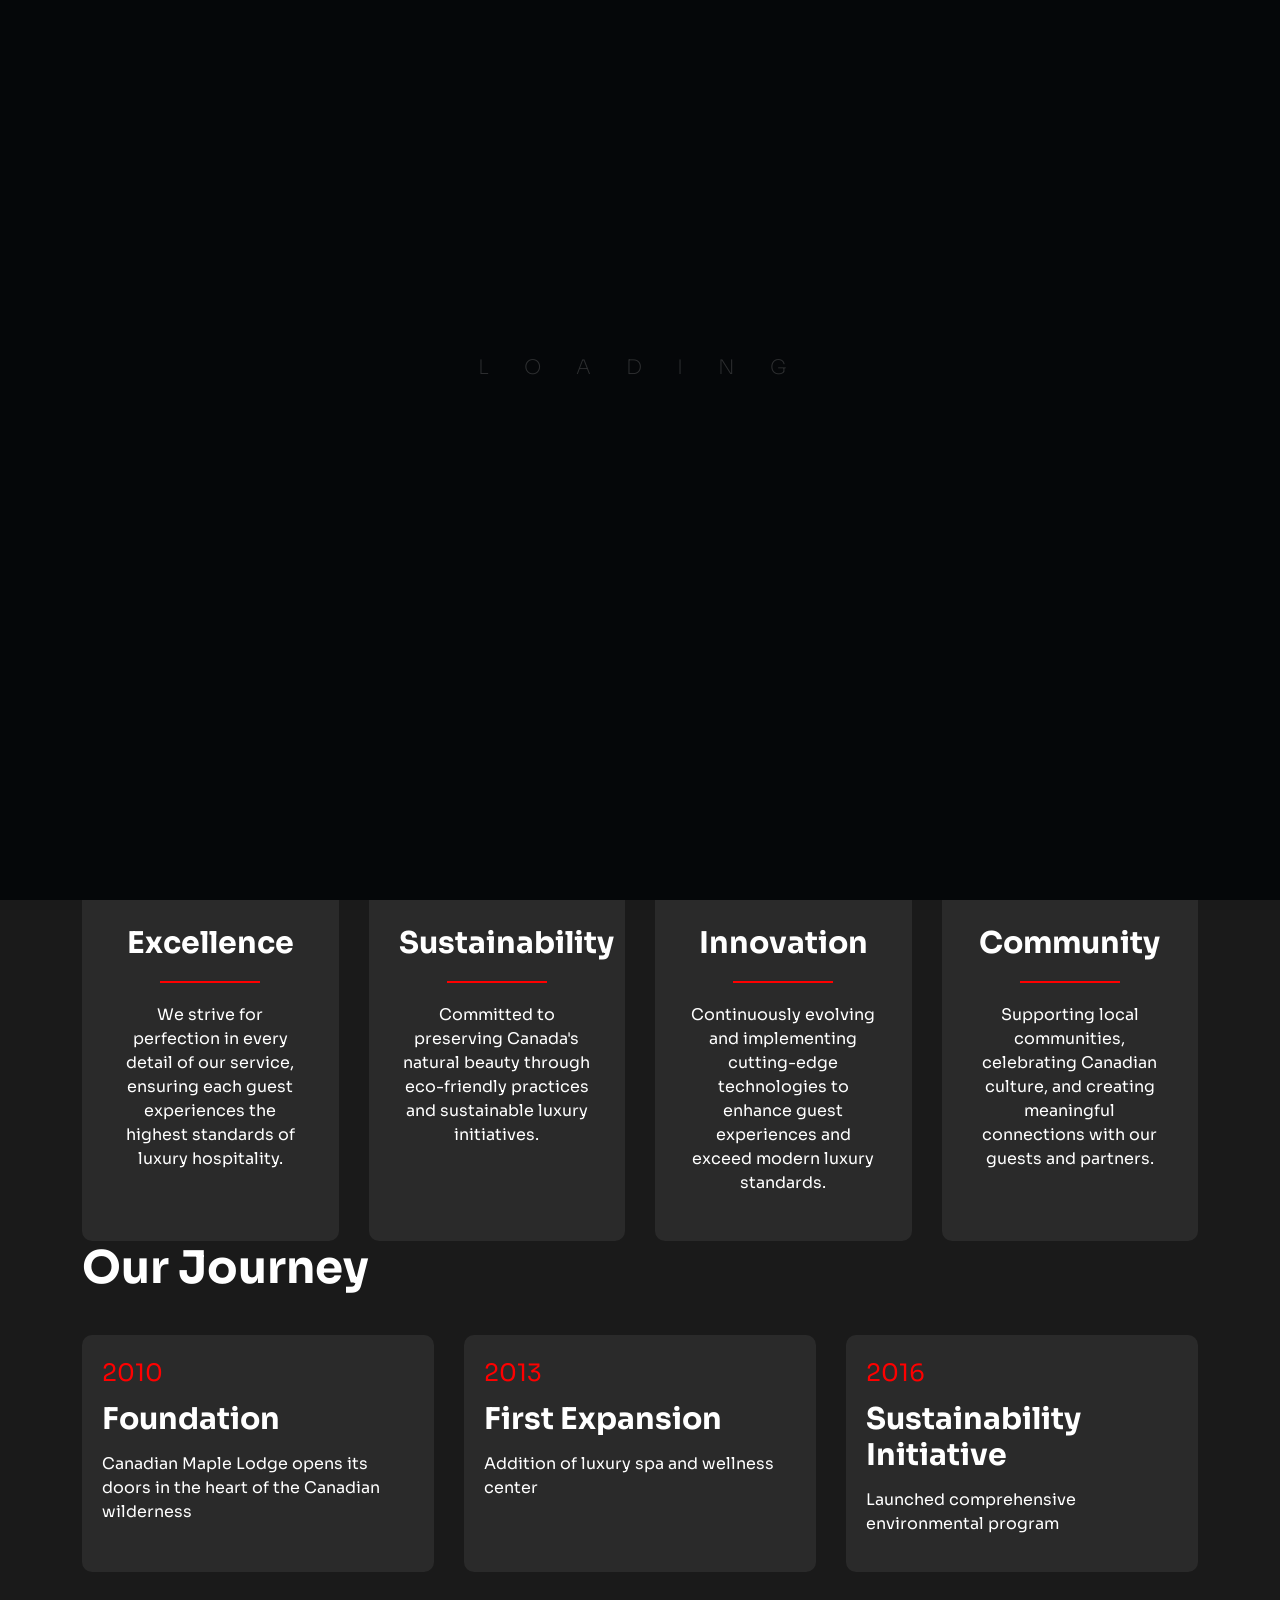
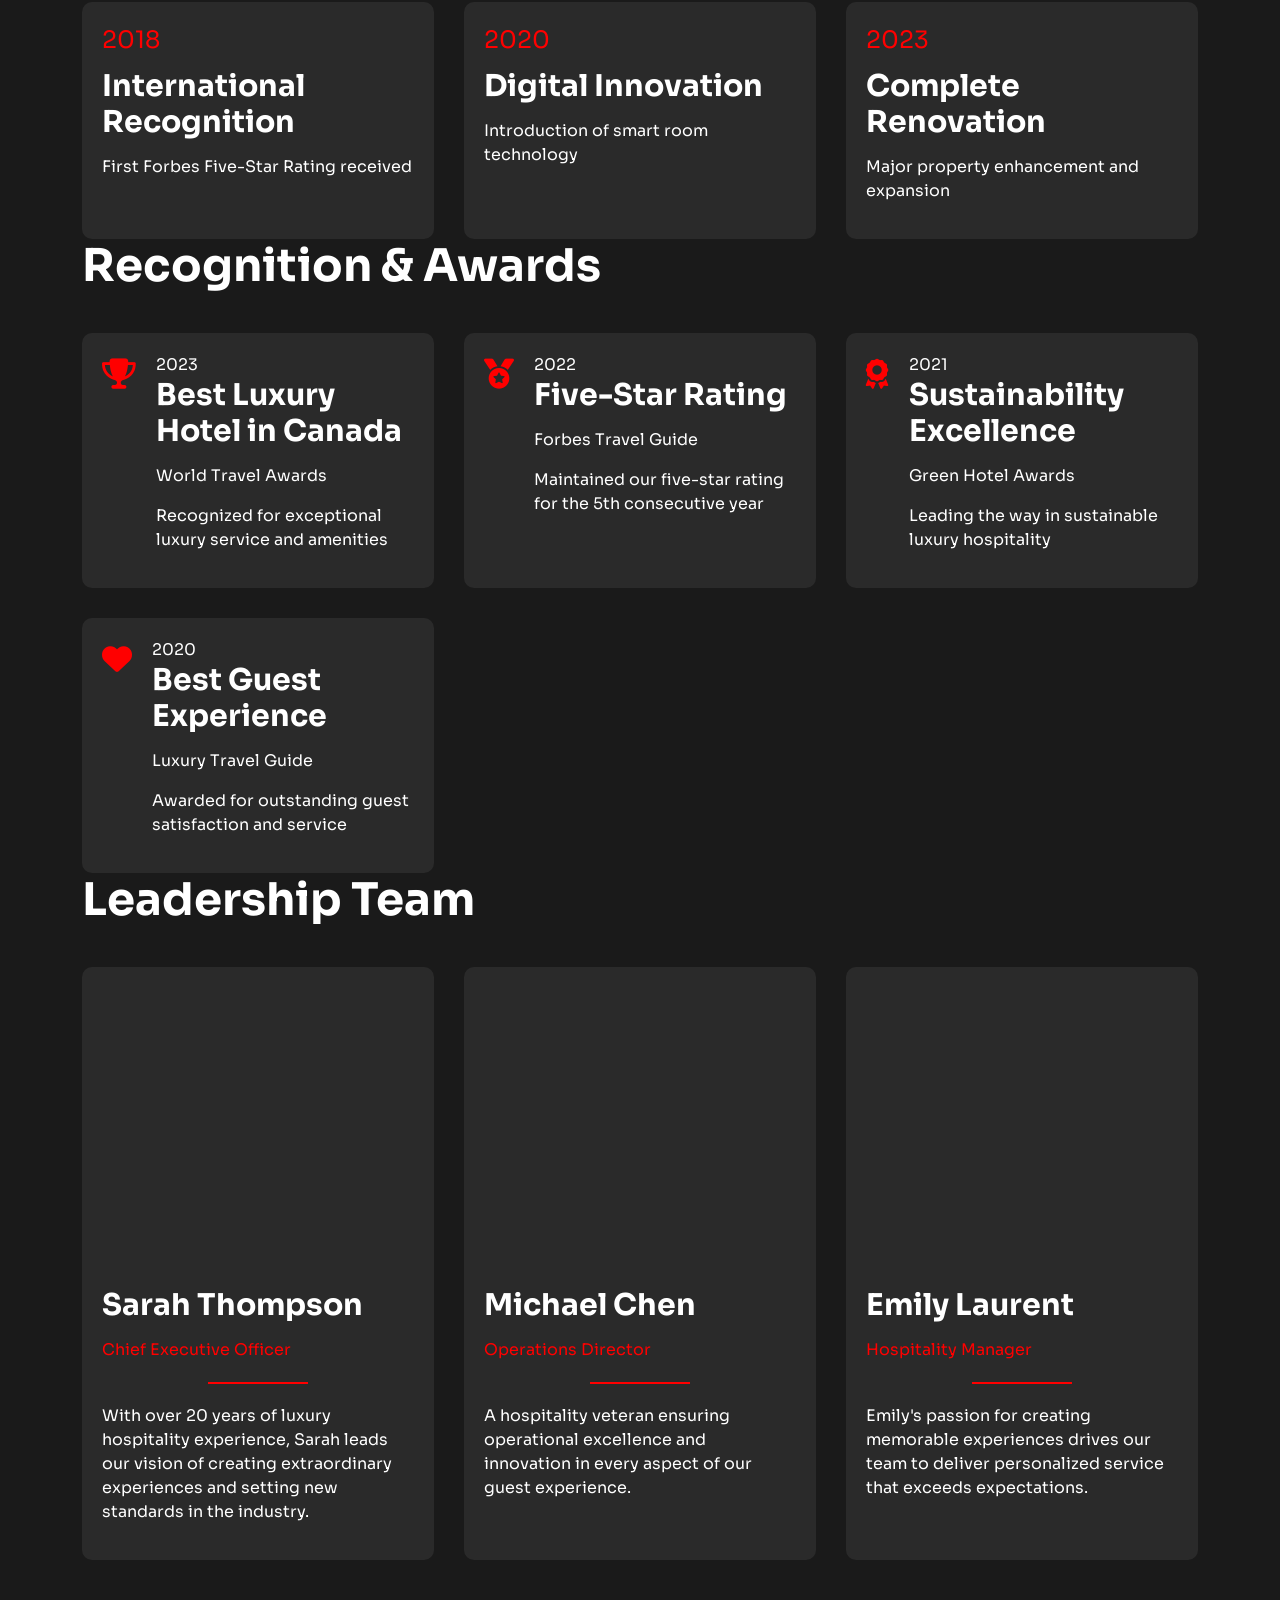
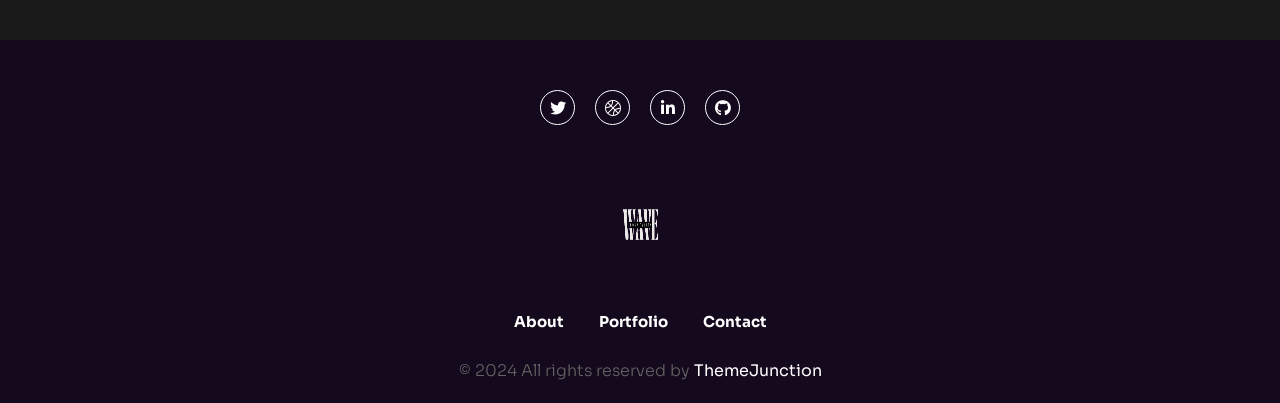
==== commit 0fcd1562: "quick fix" ====
--- a/demo/about.html
+++ b/demo/about.html
@@ -7,7 +7,7 @@
    <meta name="description" content="About Canadian Maple Lodge - Luxury Hospitality Excellence">
 
    <!-- Site Title -->
-   <title>About Us - Canadian Maple Lodge</title>
+   <title>wave-hospitality</title>
 
    <!-- Place favicon.ico in the root directory -->
    <link rel="apple-touch-icon" href="assets/img/favicon.png">
--- a/demo/assets/css/main.css
+++ b/demo/assets/css/main.css
@@ -144,8 +144,14 @@
 }
 
 img {
-	max-width: 100%;
-}
+	max-width: 100%;  
+	  
+}
+.icon-box img {
+	max-width: 100%;  
+	height: 80px !important;
+}
+
 
 body {
 	font-family: var(--tj-ff-body);
@@ -2238,7 +2244,6 @@
 }
 
 .skills-widget .skill-item .icon-box {
-	max-width: 60px;
 	width: 100%;
 	margin: 0 auto 30px;
 	opacity: 0.5;
--- a/demo/assets/css/main-3.css
+++ b/demo/assets/css/main-3.css
@@ -462,6 +462,8 @@
 }
 .skills-section.style-3 .skills-widget .skill-inner {
 	background: var(--tj-theme-accent-1);
+	height: 200px;
+
 }
 .skills-section.style-3 .skills-widget .skill-item p {
 	color: var(--tj-white);
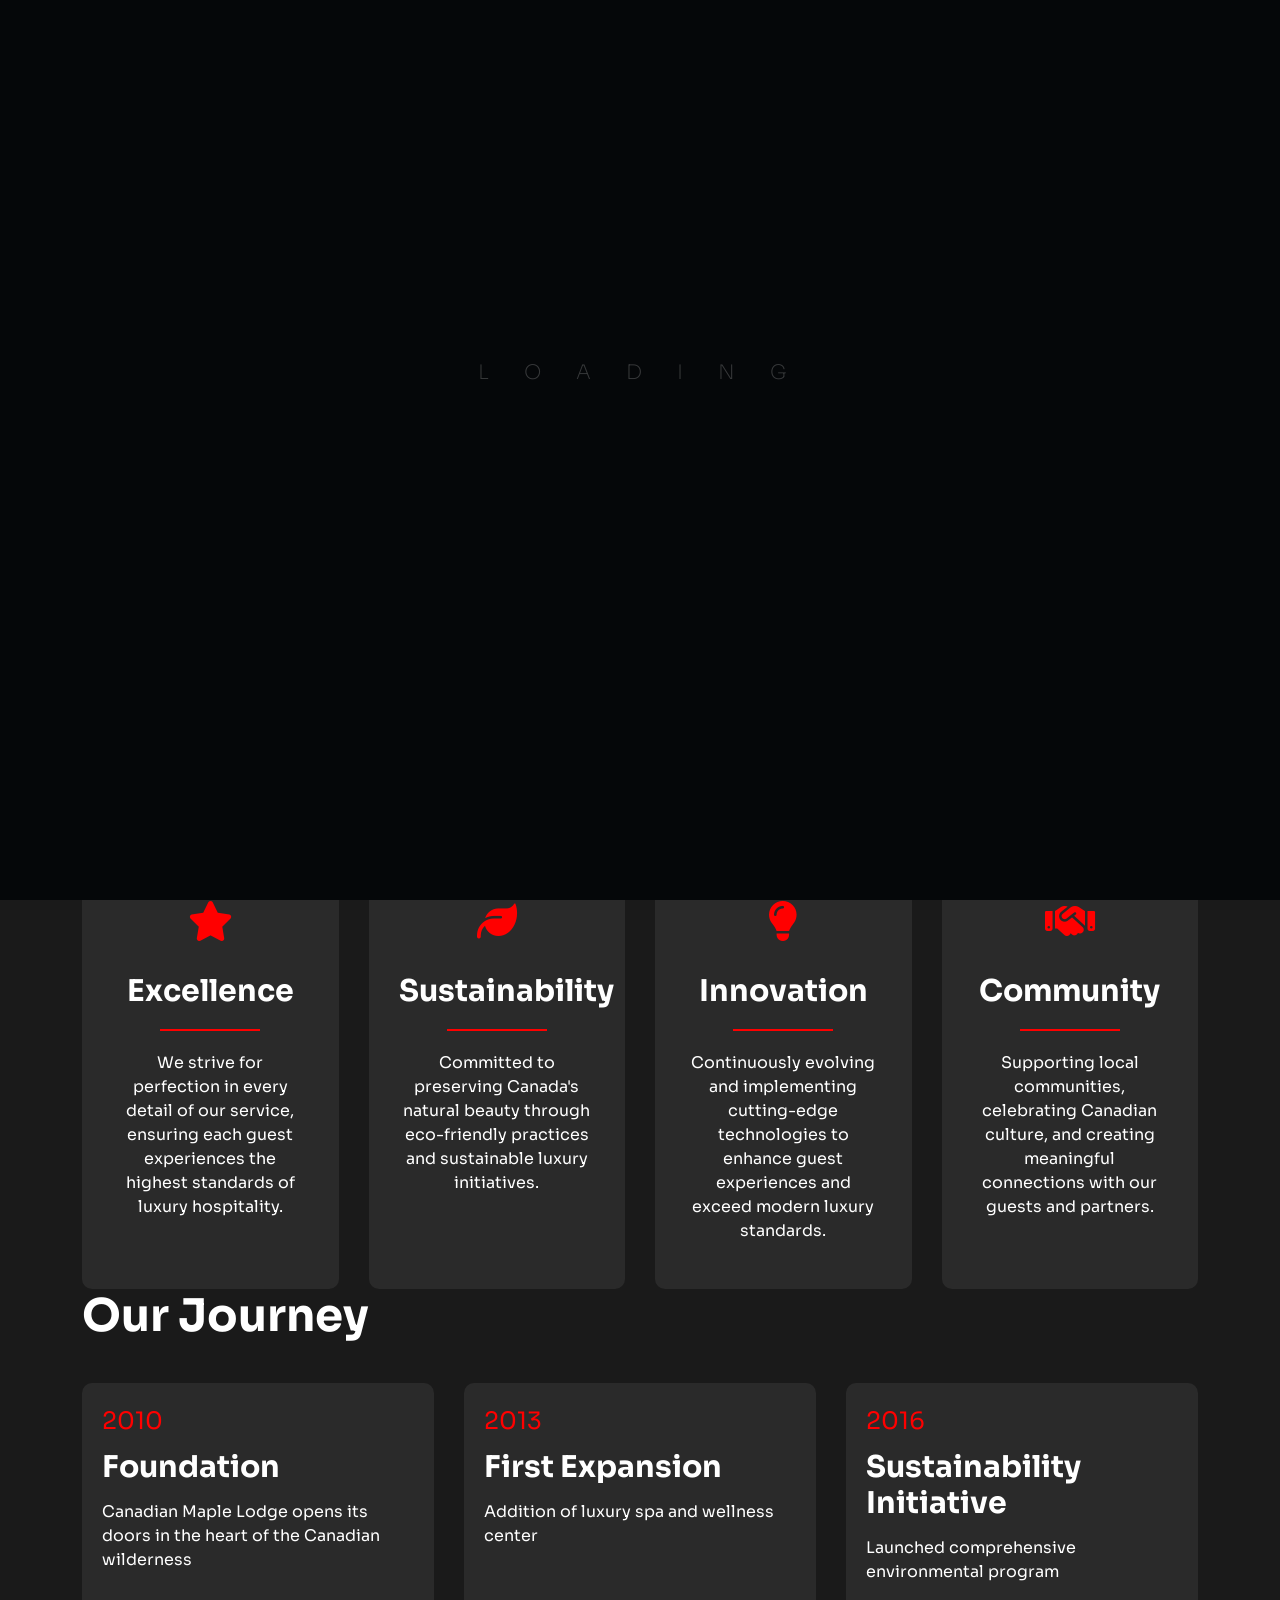
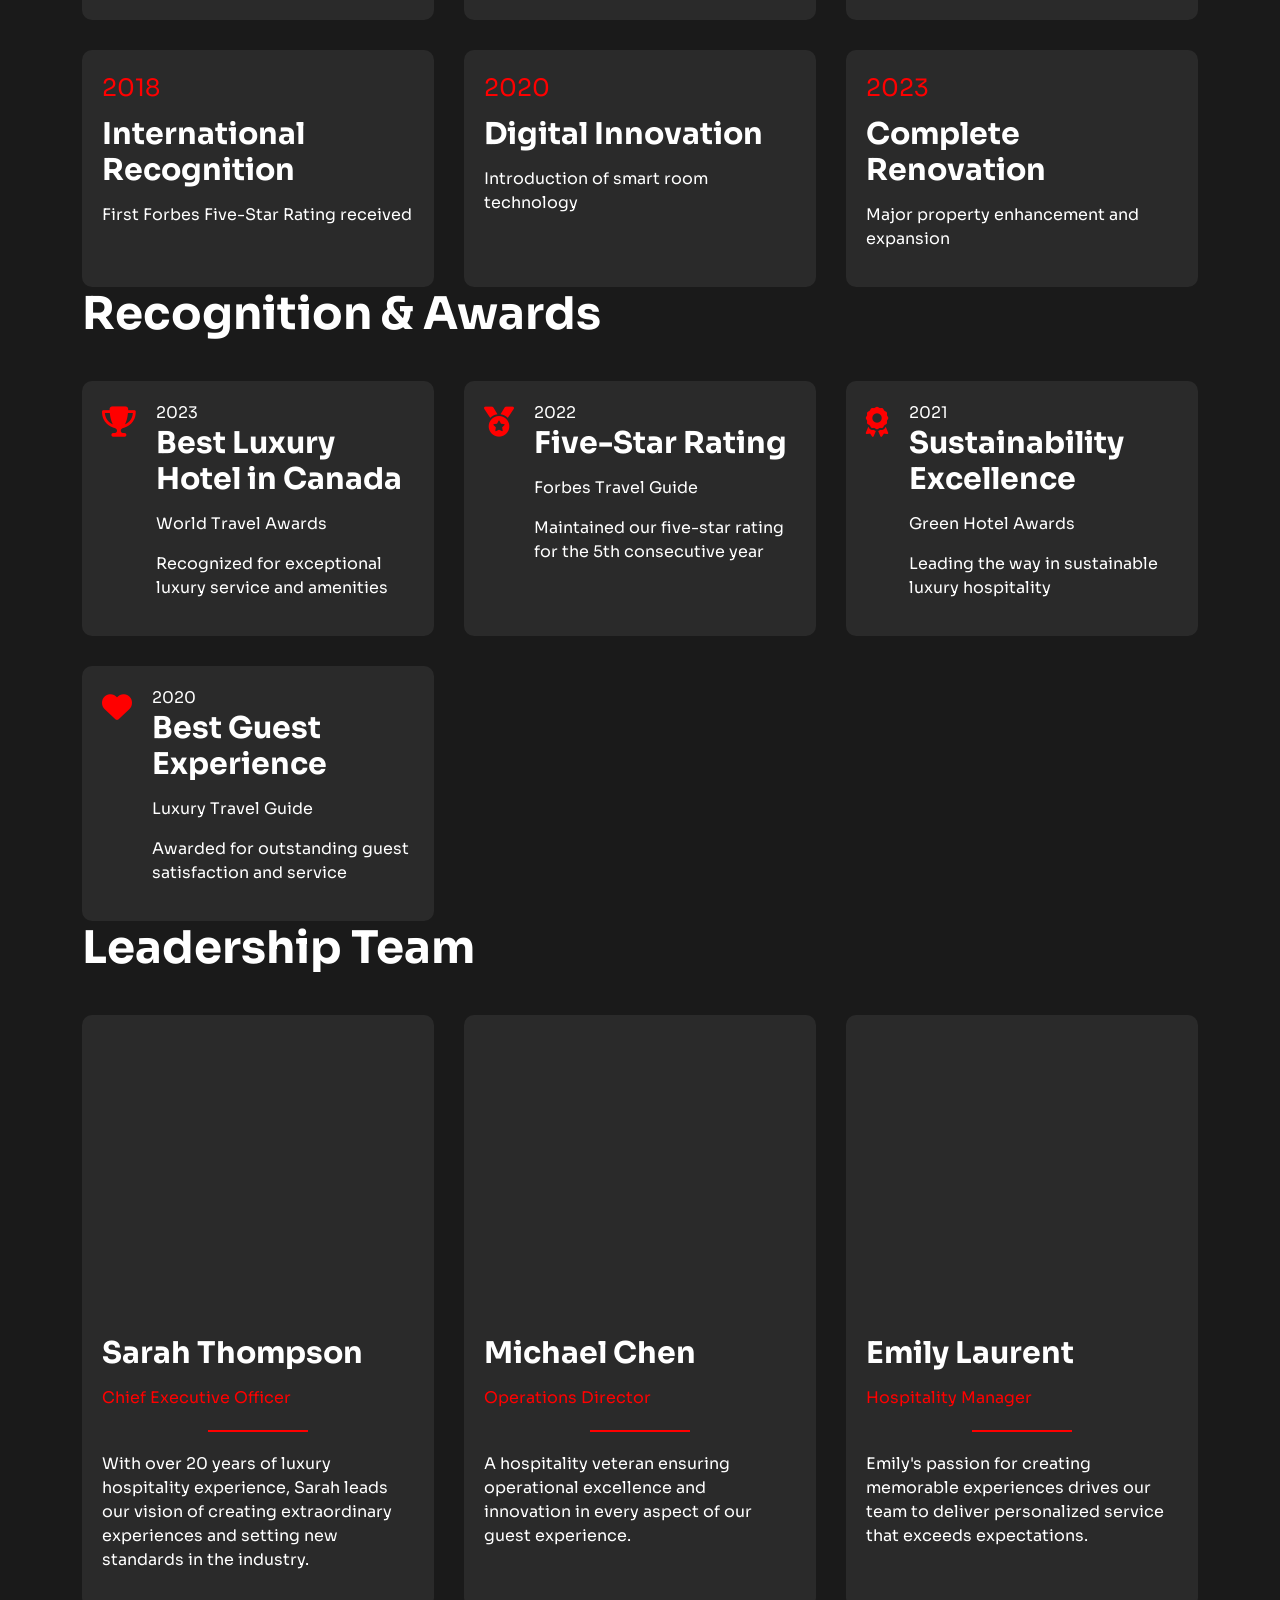
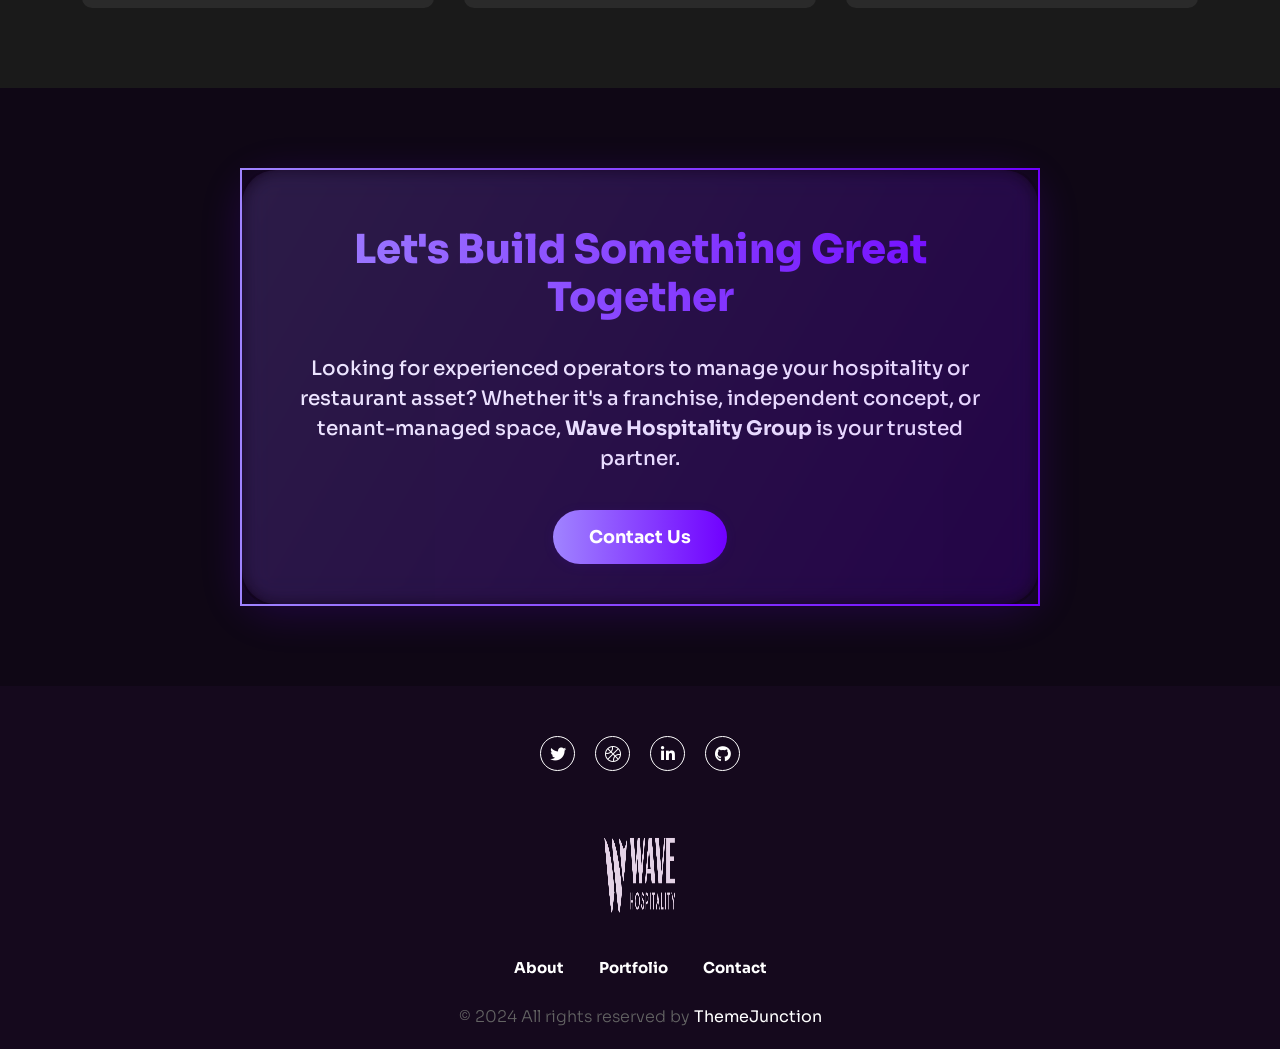
==== commit f611dcea: "changes done" ====
--- a/demo/about.html
+++ b/demo/about.html
@@ -7,7 +7,7 @@
    <meta name="description" content="About Canadian Maple Lodge - Luxury Hospitality Excellence">
 
    <!-- Site Title -->
-   <title>wave-hospitality</title>
+   <title>About Us - Canadian Maple Lodge</title>
 
    <!-- Place favicon.ico in the root directory -->
    <link rel="apple-touch-icon" href="assets/img/favicon.png">
@@ -164,7 +164,7 @@
           <div class="col-12 d-flex flex-wrap justify-content-between align-items-center">
              <div class="logo-box">
                 <a href="index.html">
-                   <img src="assets/img/logo/logo.png" alt="Logo" class="img-logo">
+                   <img src="assets/img/logo/wave.png" alt="Logo" class="img-logo">
                 </a>
              </div>
              <div class="header-menu" id="headerMenu">
@@ -299,7 +299,7 @@
           <div class="col-12 d-flex flex-wrap justify-content-between align-items-center">
              <div class="logo-box">
                 <a href="index.html">
-                   <img src="assets/img/logo/logo.png" alt="Logo" class="img-logo">
+                   <img src="assets/img/logo/wave.png" alt="Logo" class="img-logo">
                 </a>
              </div>
              <div class="header-menu">
@@ -435,7 +435,12 @@
       <section class="hero-banner">
          <h1>WHO WE ARE</h1>
          <div class="red-line"></div>
-         <p class="hero-subtitle">Crafting Extraordinary Experiences Since 2010</p>
+         <p class="hero-subtitle">Wave Hospitality Group is a family-owned and operated company 
+            with over a decade of experience in managing hotels and restaurants. 
+            Our diverse portfolio spans top hotel brands and a growing number of successful food & beverage ventures.
+             We combine operational expertise with a personal touch, ensuring every property—hospitality or restaurant—delivers
+              quality, comfort, and consistency.
+         </p>
       </section>
 
       <!-- About Content -->
@@ -621,6 +626,108 @@
                </div>
             </div>
          </div>
+      </section>
+
+      <!-- Call to Action: Let's Build Something Great Together -->
+      <section class="cta-section enhanced-cta-section">
+        <div class="container">
+          <div class="cta-card glass-card wow fadeInUp" data-wow-delay=".2s">
+            <h2 class="cta-title gradient-text">Let's Build Something Great Together</h2>
+            <p class="cta-desc">
+              Looking for experienced operators to manage your hospitality or restaurant asset? Whether it's a franchise, independent concept, or tenant-managed space, <b>Wave Hospitality Group</b> is your trusted partner.
+            </p>
+            <a href="contact.html" class="cta-btn">Contact Us</a>
+          </div>
+        </div>
+        <style>
+        .enhanced-cta-section {
+          padding: 80px 0 80px 0;
+          background: none;
+        }
+        .cta-card.glass-card {
+          background: rgba(40, 0, 80, 0.18);
+          border-radius: 36px;
+          box-shadow: 0 8px 40px 0 rgba(112,0,255,0.18);
+          backdrop-filter: blur(16px);
+          -webkit-backdrop-filter: blur(16px);
+          border: 2px solid transparent;
+          border-image: linear-gradient(90deg, #a084ff 0%, #7000ff 100%);
+          border-image-slice: 1;
+          padding: 56px 40px 40px 40px;
+          max-width: 800px;
+          margin: 0 auto;
+          text-align: center;
+          position: relative;
+          overflow: hidden;
+          transition: box-shadow 0.3s, transform 0.3s;
+        }
+        .cta-card.glass-card::before {
+          content: '';
+          position: absolute;
+          inset: -2px;
+          border-radius: 40px;
+          background: linear-gradient(120deg, #a084ff 0%, #7000ff 100%);
+          opacity: 0.18;
+          z-index: 0;
+          pointer-events: none;
+          filter: blur(8px);
+          animation: gradientGlow 3s linear infinite alternate;
+        }
+        @keyframes gradientGlow {
+          0% { opacity: 0.12; filter: blur(8px); }
+          100% { opacity: 0.22; filter: blur(16px); }
+        }
+        .cta-card.glass-card:hover {
+          box-shadow: 0 16px 64px 0 rgba(112,0,255,0.28);
+          transform: scale(1.015);
+        }
+        .cta-title.gradient-text {
+          font-size: 2.5rem;
+          font-weight: 900;
+          background: linear-gradient(90deg, #a084ff 0%, #7000ff 100%);
+          -webkit-background-clip: text;
+          -webkit-text-fill-color: transparent;
+          background-clip: text;
+          text-fill-color: transparent;
+          margin-bottom: 32px;
+        }
+        .cta-desc {
+          color: #fff;
+          font-size: 1.25rem;
+          font-weight: 500;
+          margin-bottom: 36px;
+        }
+        .cta-btn {
+          display: inline-block;
+          padding: 14px 36px;
+          font-size: 1.1rem;
+          font-weight: 700;
+          border-radius: 28px;
+          background: linear-gradient(90deg, #a084ff 0%, #7000ff 100%);
+          color: #fff;
+          text-decoration: none;
+          box-shadow: 0 2px 12px 0 rgba(112,0,255,0.10);
+          transition: background 0.2s, transform 0.2s;
+          position: relative;
+          z-index: 1;
+        }
+        .cta-btn:hover {
+          background: linear-gradient(90deg, #bca7ff 0%, #5a00d4 100%);
+          color: #fff;
+          transform: translateY(-2px) scale(1.03);
+        }
+        @media (max-width: 900px) {
+          .cta-card.glass-card {
+            padding: 32px 10px 20px 10px;
+          }
+          .cta-title.gradient-text {
+            font-size: 1.5rem;
+          }
+          .cta-desc {
+            font-size: 1rem;
+          }
+        }
+        </style>
       </section>
    </main>
 
@@ -646,7 +753,7 @@
                   </ul>
                </div>
                <div class="footer-logo-box">
-                  <a href="#"><img src="assets/img/logo/logo.png" class="img-logo" alt="Logo"></a>
+                  <a href="#"><img src="assets/img/logo/wave.png" class="img-logo" alt="Logo"></a>
                </div>
                <div class="footer-menu">
                   <nav>
--- a/demo/assets/css/main.css
+++ b/demo/assets/css/main.css
@@ -144,14 +144,8 @@
 }
 
 img {
-	max-width: 100%;  
-	  
-}
-.icon-box img {
-	max-width: 100%;  
-	height: 80px !important;
-}
-
+	max-width: 100%;
+}
 
 body {
 	font-family: var(--tj-ff-body);
@@ -838,7 +832,7 @@
 }
 
 .tj-header-area .logo-box {
-	max-width: 60px;
+	max-width: 150px;
 	width: 100%;
 	margin-right: 35px;
 }
@@ -2244,6 +2238,7 @@
 }
 
 .skills-widget .skill-item .icon-box {
+	max-width: 60px;
 	width: 100%;
 	margin: 0 auto 30px;
 	opacity: 0.5;
--- a/demo/assets/css/main-3.css
+++ b/demo/assets/css/main-3.css
@@ -1,10 +1,10 @@
 /* Header CSS */
-.tj-header-area.header-3 .logo-box {
+.tj-header-area.header-3 . {
 	max-width: 200px;
 	width: 100%;
 	margin-right: 0;
 }
-.tj-header-area.header-3 .logo-box img {
+.tj-header-area.header-3 . img {
 	width: 100%;
 }
 .tj-header-area.header-3 .header-button {
@@ -462,8 +462,6 @@
 }
 .skills-section.style-3 .skills-widget .skill-inner {
 	background: var(--tj-theme-accent-1);
-	height: 200px;
-
 }
 .skills-section.style-3 .skills-widget .skill-item p {
 	color: var(--tj-white);
@@ -479,7 +477,7 @@
 .testimonial-section.style-3 .testimonial-item {
 	max-width: 100%;
 }
-.testimonial-section.style-3 .testimonial-item .logo-box {
+.testimonial-section.style-3 .testimonial-item . {
 	margin-bottom: 30px;
 }
 .testimonial-section.style-3 .testimonials-widget .testimonial-item .quote {
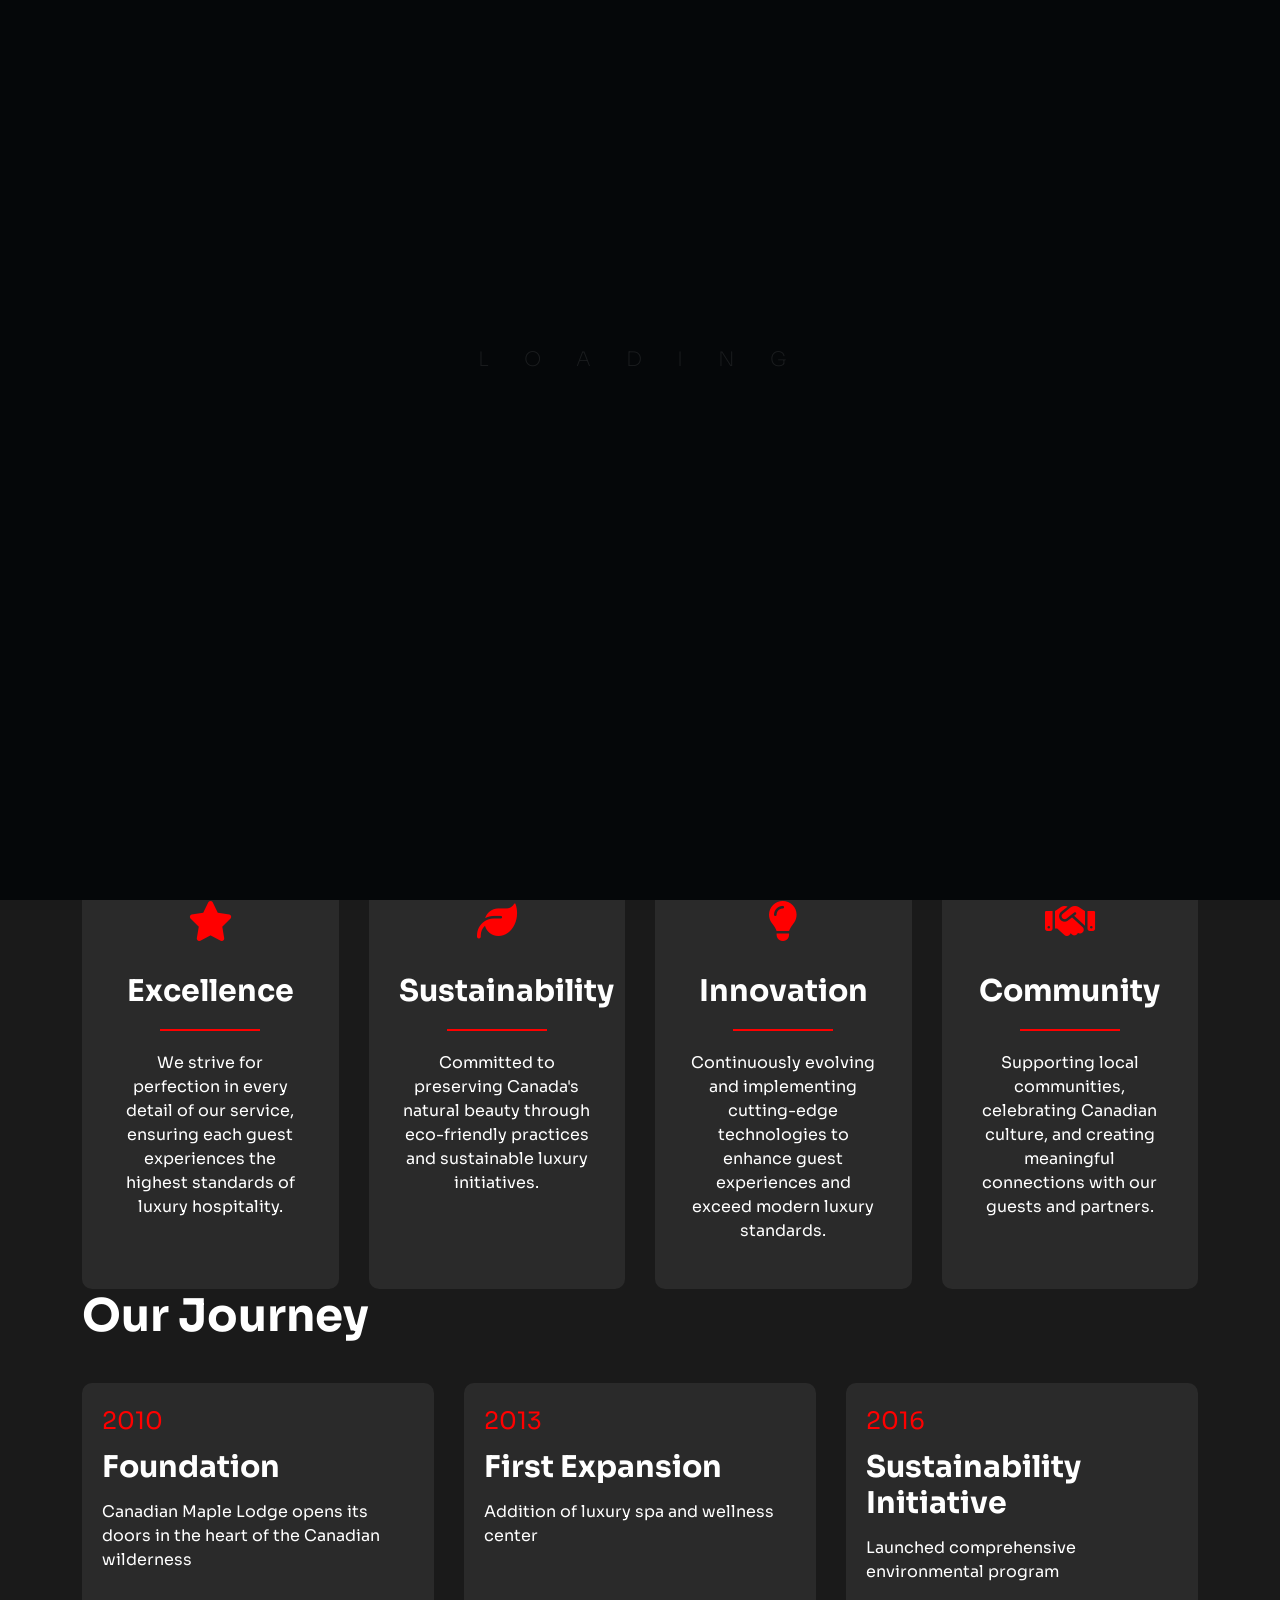
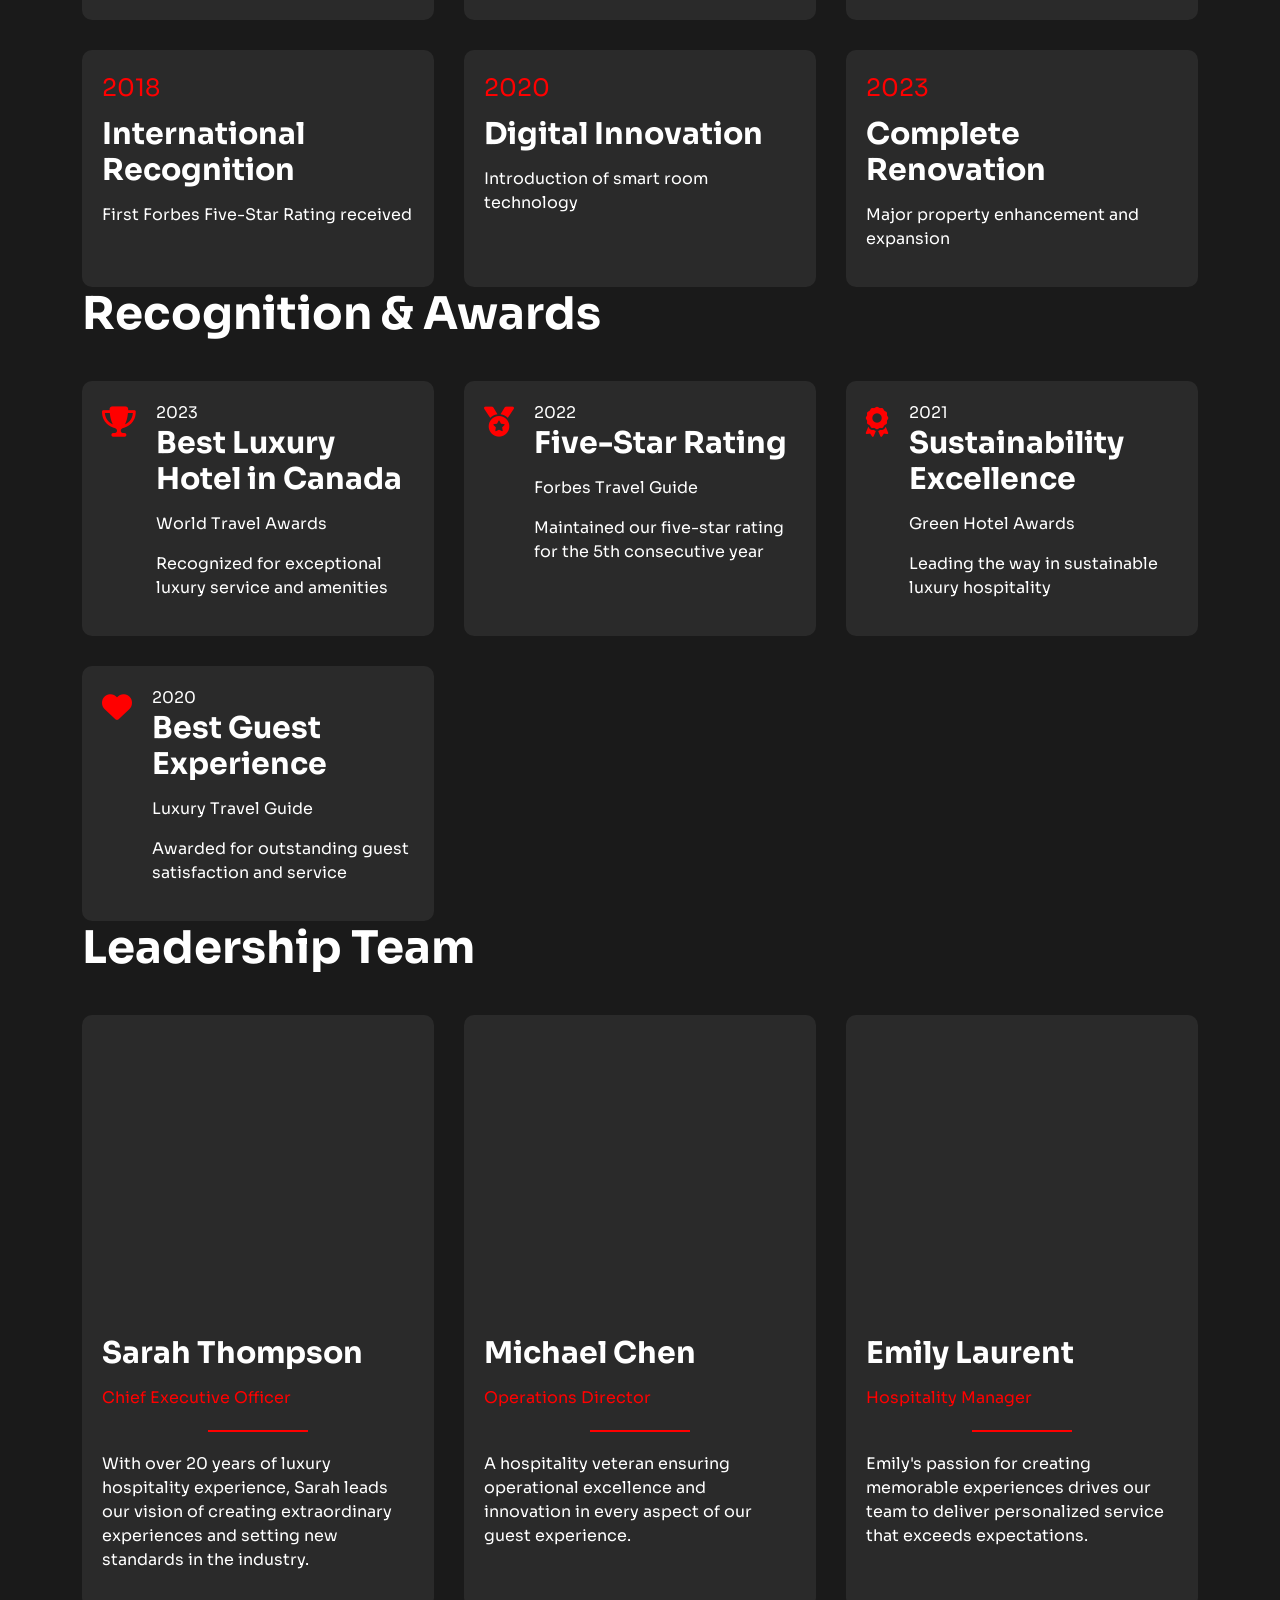
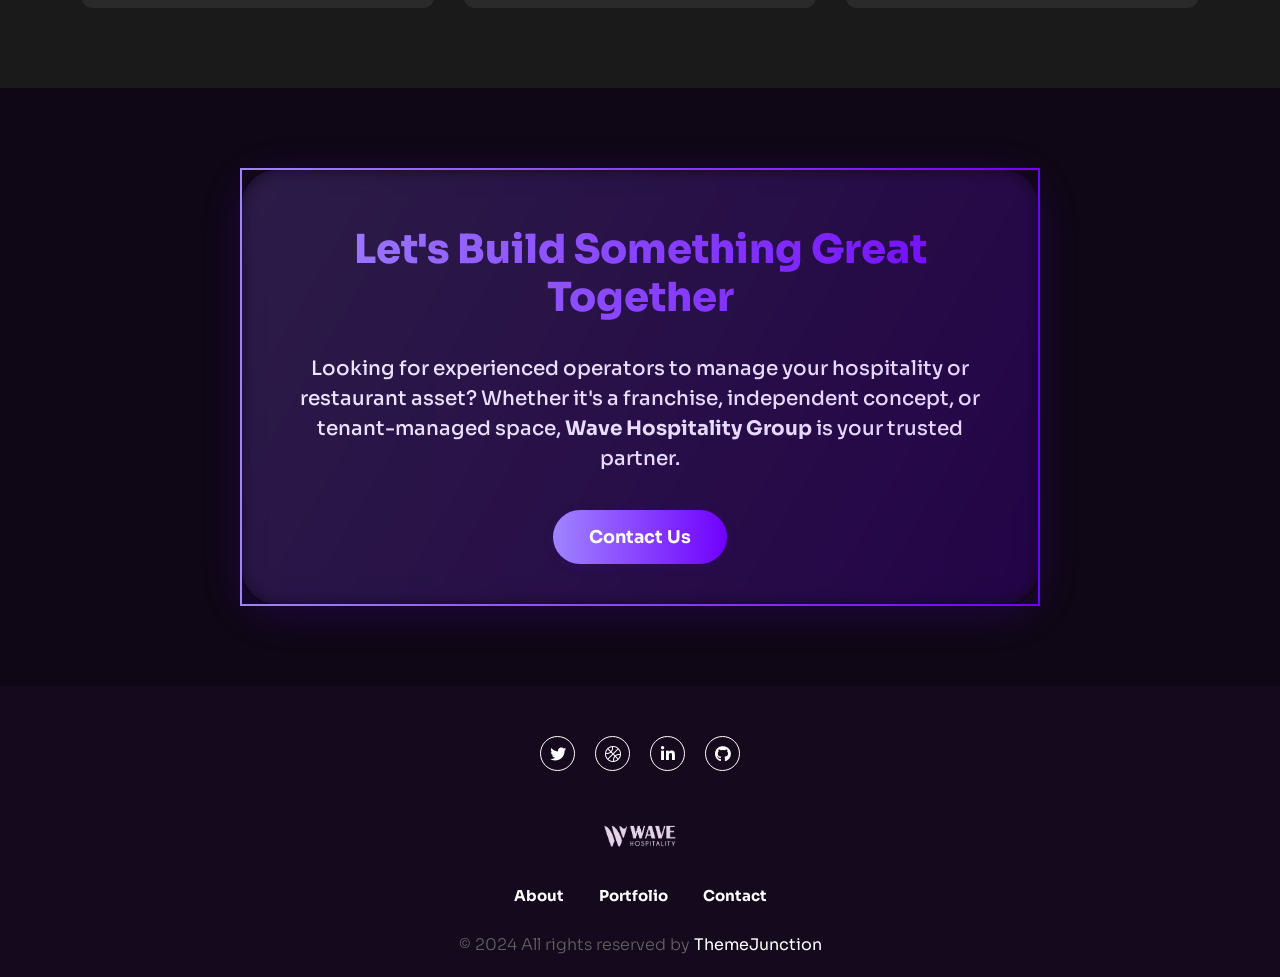
==== commit 68bbd5f1: "Merge branch 'riya' of https://github.com/anikranjan312/wave-hospitality into development" ====
--- a/demo/about.html
+++ b/demo/about.html
@@ -7,7 +7,7 @@
    <meta name="description" content="About Canadian Maple Lodge - Luxury Hospitality Excellence">
 
    <!-- Site Title -->
-   <title>About Us - Canadian Maple Lodge</title>
+   <title>wave-hospitality</title>
 
    <!-- Place favicon.ico in the root directory -->
    <link rel="apple-touch-icon" href="assets/img/favicon.png">
--- a/demo/assets/css/main.css
+++ b/demo/assets/css/main.css
@@ -144,8 +144,14 @@
 }
 
 img {
-	max-width: 100%;
-}
+	max-width: 100%;  
+	  
+}
+.icon-box img {
+	max-width: 100%;  
+	height: 80px !important;
+}
+
 
 body {
 	font-family: var(--tj-ff-body);
@@ -251,8 +257,7 @@
 }
 
 .img-logo {
-	width: 300px !important;
-	height: 100px !important;
+	width: 140px !important;
 }
 
 .tj-btn-primary {
@@ -2238,7 +2243,6 @@
 }
 
 .skills-widget .skill-item .icon-box {
-	max-width: 60px;
 	width: 100%;
 	margin: 0 auto 30px;
 	opacity: 0.5;
--- a/demo/assets/css/main-3.css
+++ b/demo/assets/css/main-3.css
@@ -462,6 +462,8 @@
 }
 .skills-section.style-3 .skills-widget .skill-inner {
 	background: var(--tj-theme-accent-1);
+	height: 200px;
+
 }
 .skills-section.style-3 .skills-widget .skill-item p {
 	color: var(--tj-white);
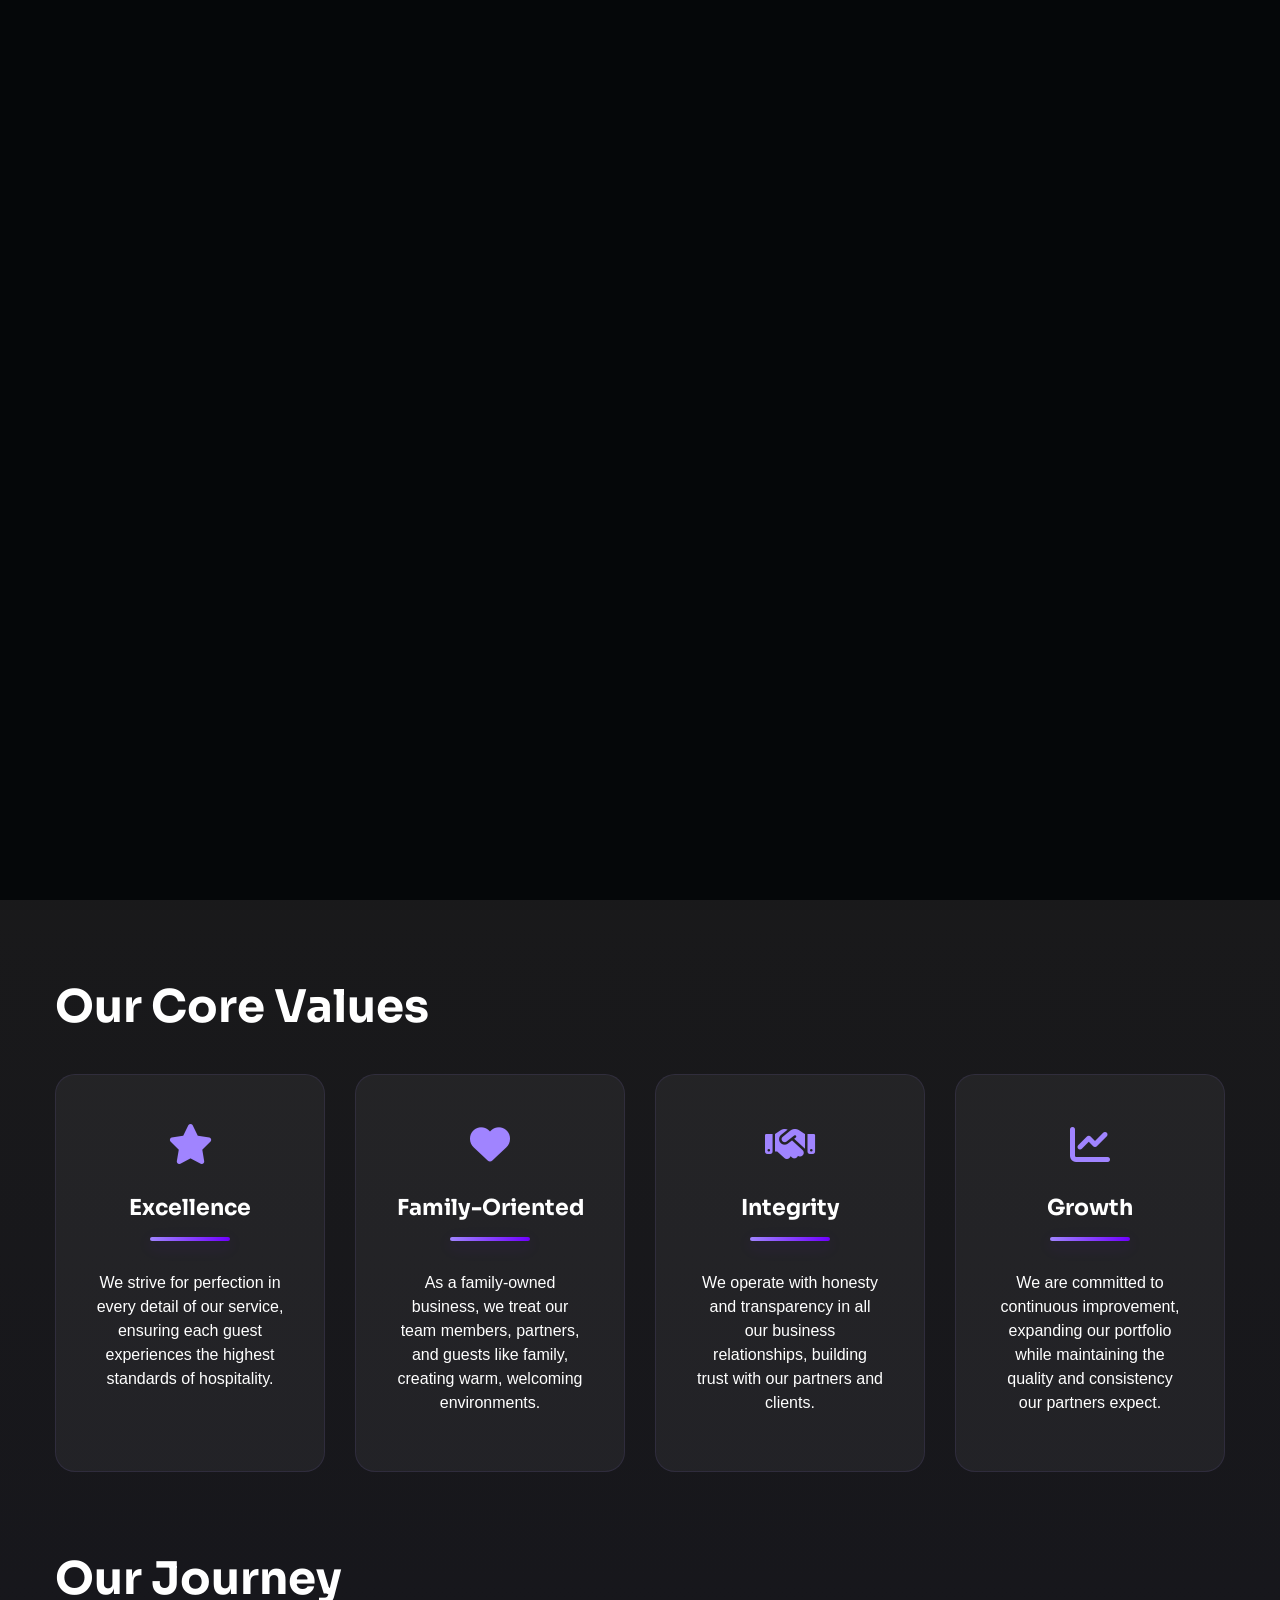
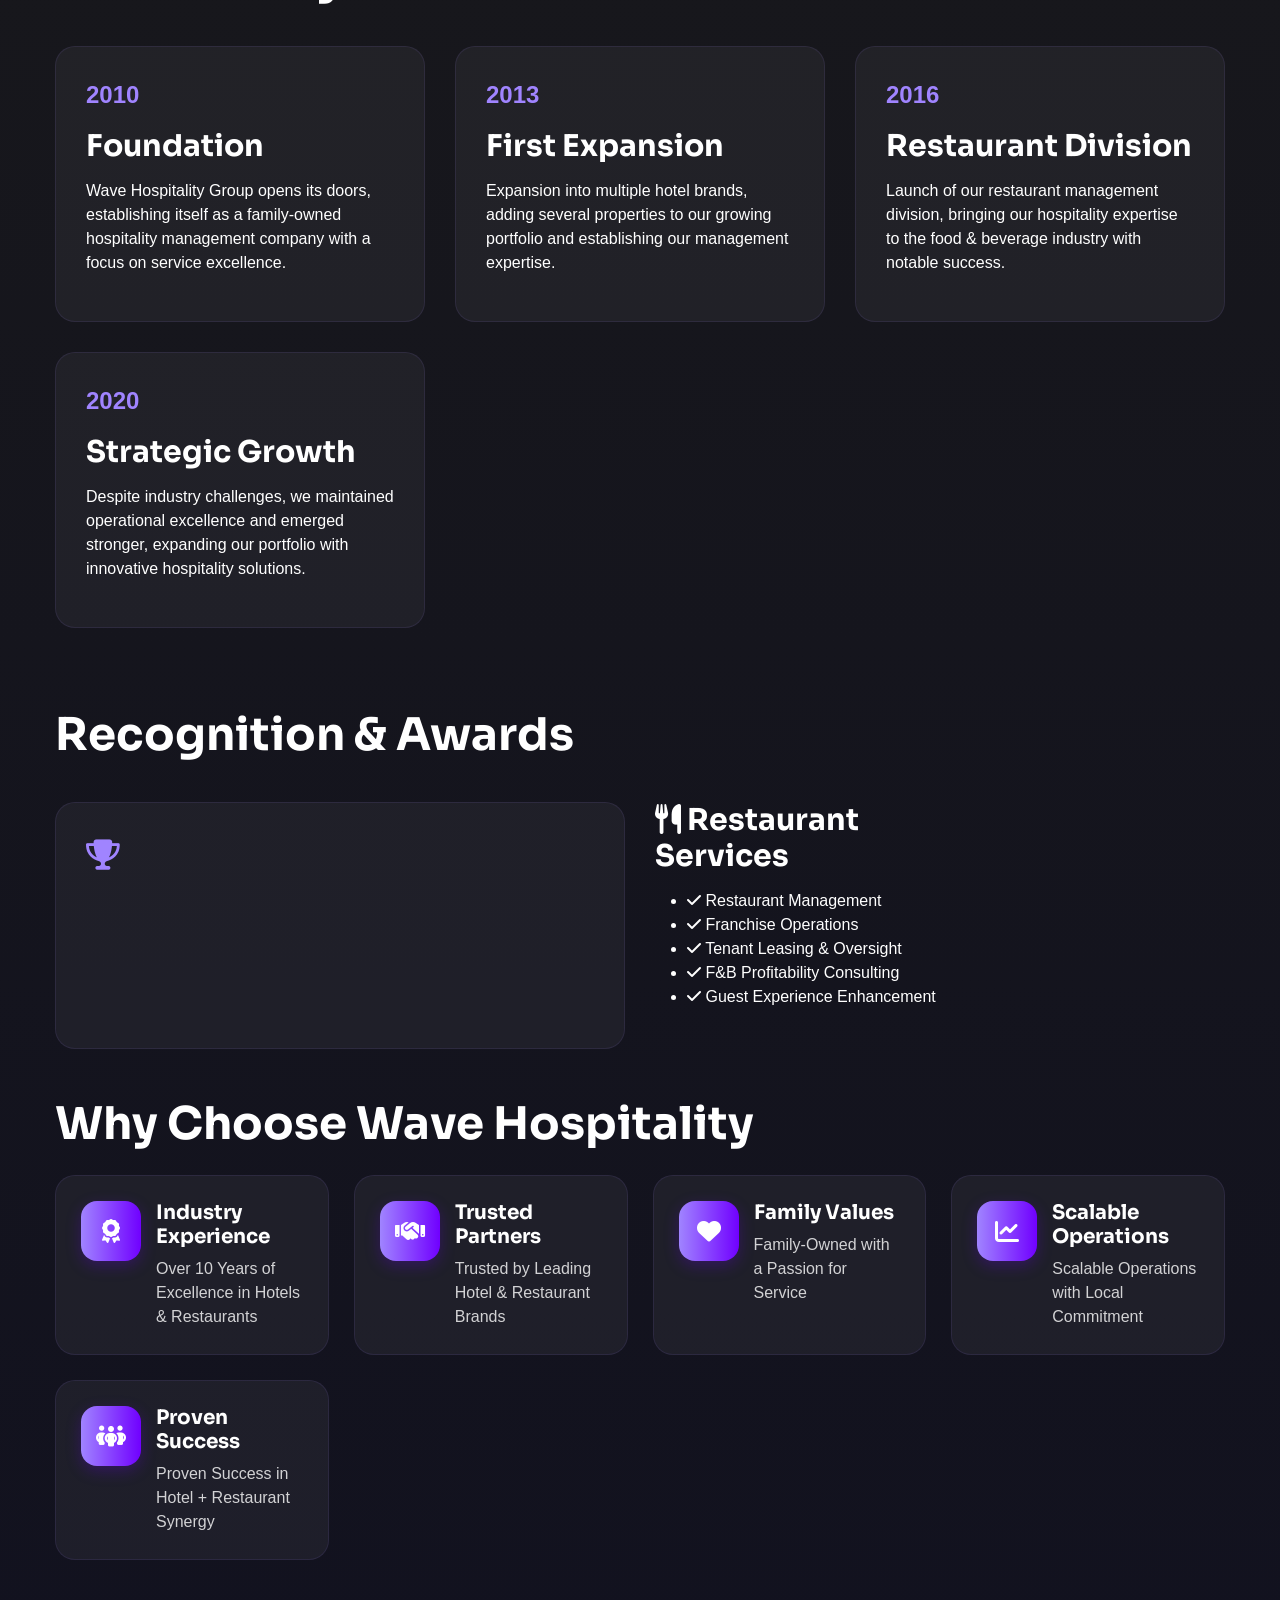
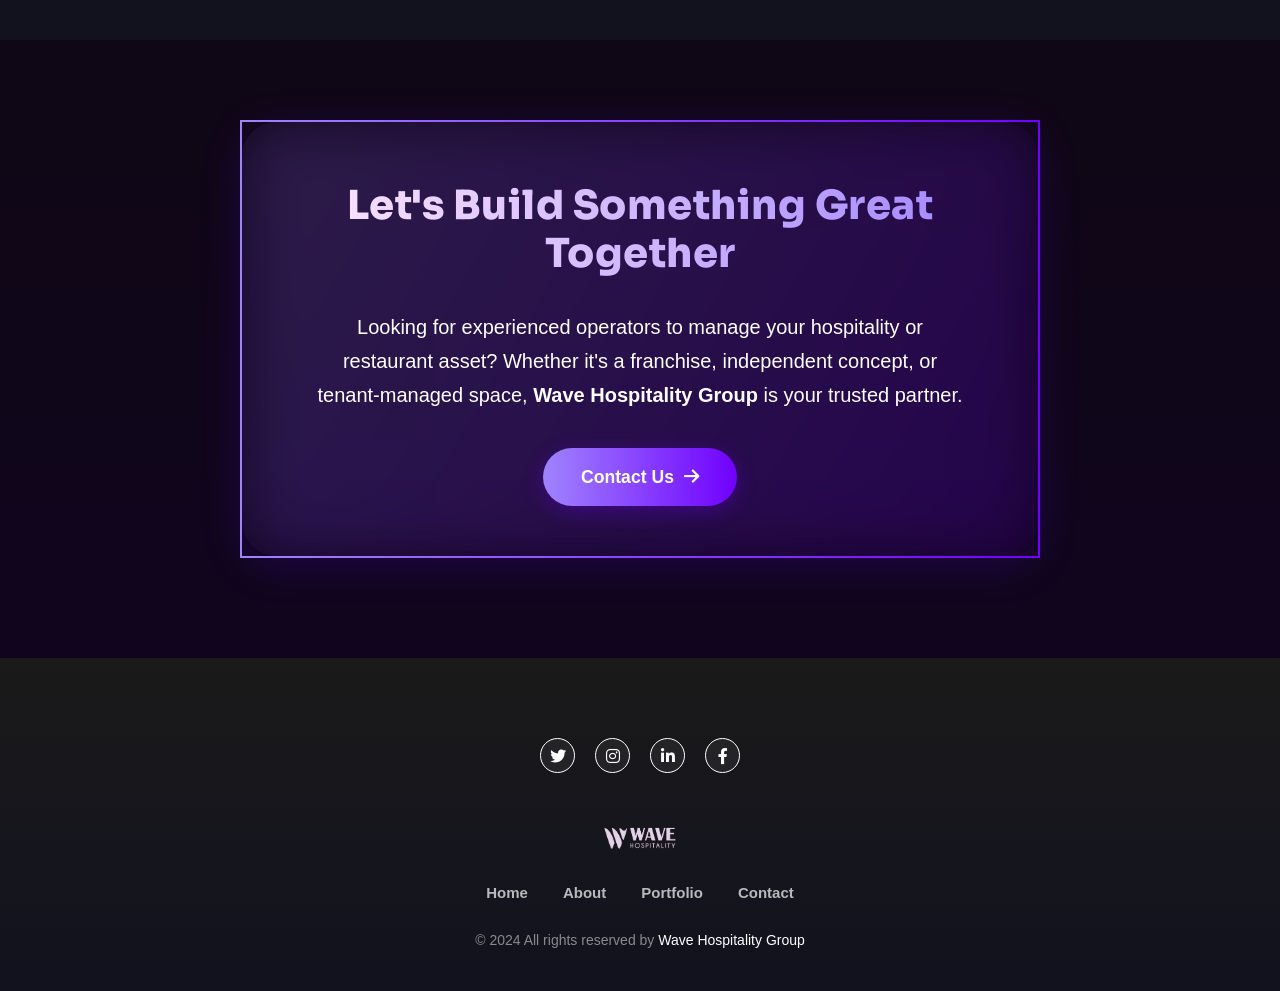
==== commit acf85864: "fix all" ====
--- a/demo/about.html
+++ b/demo/about.html
@@ -1,5 +1,6 @@
 <!DOCTYPE html>
 <html class="no-js" lang="en">
+
 <head>
    <meta charset="utf-8">
    <meta http-equiv="x-ua-compatible" content="ie=edge">
@@ -33,106 +34,858 @@
    <link rel="stylesheet" href="assets/css/responsive-2.css">
    <link rel="stylesheet" href="assets/css/responsive-3.css">
    <style>
+      body {
+         font-family: 'Poppins', sans-serif;
+         color: #fff;
+         overflow-x: hidden;
+      }
+
       .hero-banner {
-         background: url('assets/img/about/hero-bg.jpg') no-repeat center center;
+         background: linear-gradient(to bottom, rgba(20, 0, 50, 0.7), rgba(60, 10, 100, 0.8)), url('assets/img/about/hero-bg.jpg') no-repeat center center;
          background-size: cover;
          padding: 150px 0;
          text-align: center;
          color: #fff;
-      }
+         position: relative;
+      }
+
+      .hero-banner:before {
+         content: '';
+         position: absolute;
+         top: 0;
+         left: 0;
+         width: 100%;
+         height: 100%;
+         background: url('assets/img/bg/pattern-bg.png') repeat;
+         opacity: 0.05;
+         pointer-events: none;
+      }
+
+      .hero-banner h1 {
+         font-weight: 800;
+         margin-bottom: 15px;
+         font-size: 3.5rem;
+         text-shadow: 0 5px 15px rgba(0, 0, 0, 0.3);
+         background: linear-gradient(90deg, #ffffff 0%, #e0d7ff 100%);
+         -webkit-background-clip: text;
+         -webkit-text-fill-color: transparent;
+         background-clip: text;
+         text-fill-color: transparent;
+      }
+
+      .hero-subtitle {
+         max-width: 800px;
+         margin: 0 auto;
+         font-size: 1.2rem;
+         line-height: 1.8;
+         font-weight: 500;
+         color: rgba(255, 255, 255, 0.9);
+      }
+
       .red-line {
-         width: 100px;
-         height: 2px;
-         background: #ff0000;
-         margin: 20px auto;
-      }
+         background: linear-gradient(90deg, #a084ff 0%, #7000ff 100%);
+         height: 4px;
+         width: 80px;
+         margin: 15px auto 30px;
+         border-radius: 2px;
+         box-shadow: 0 5px 15px rgba(112, 0, 255, 0.2);
+      }
+
       .dark-section {
-         background: #1a1a1a;
+         background: linear-gradient(to bottom, #1a1a1a, #12121f);
          color: #fff;
          padding: 80px 0;
-      }
+         position: relative;
+         overflow: hidden;
+      }
+
+      .dark-section::before {
+         content: '';
+         position: absolute;
+         top: 0;
+         left: 0;
+         width: 100%;
+         height: 100%;
+         background: url('assets/img/bg/pattern-bg.png') repeat;
+         opacity: 0.02;
+         pointer-events: none;
+      }
+
+      .container {
+         width: 100%;
+         max-width: 1200px;
+         margin: 0 auto;
+         padding: 0 15px;
+      }
+
+      .about-section h2 {
+         color: #fff;
+         position: relative;
+         padding-bottom: 15px;
+         margin-bottom: 30px;
+         font-size: 2.5rem;
+         font-weight: 700;
+      }
+
+      .about-section h2:after {
+         content: '';
+         position: absolute;
+         bottom: 0;
+         left: 0;
+         width: 60px;
+         height: 3px;
+         background: linear-gradient(90deg, #a084ff 0%, #7000ff 100%);
+         border-radius: 2px;
+      }
+
+      .lead-text {
+         font-size: 1.2rem;
+         line-height: 1.8;
+         margin-bottom: 30px;
+         color: rgba(255, 255, 255, 0.9);
+      }
+
+      .values-section,
+      .milestones-section,
+      .achievements-section,
+      .why-choose-section {
+         margin-top: 80px;
+      }
+
       .values-grid {
          display: grid;
          grid-template-columns: repeat(auto-fit, minmax(250px, 1fr));
          gap: 30px;
          margin-top: 40px;
       }
+
       .value-item {
          text-align: center;
-         padding: 30px;
-         background: #2a2a2a;
-         border-radius: 10px;
-      }
+         padding: 40px;
+         background: rgba(255, 255, 255, 0.05);
+         border-radius: 20px;
+         transition: all 0.3s ease;
+         border: 1px solid rgba(160, 132, 255, 0.1);
+         position: relative;
+         overflow: hidden;
+      }
+
+      .value-item::before {
+         content: '';
+         position: absolute;
+         top: 0;
+         left: 0;
+         width: 100%;
+         height: 100%;
+         background: linear-gradient(135deg, rgba(160, 132, 255, 0.1) 0%, rgba(112, 0, 255, 0.05) 100%);
+         opacity: 0;
+         transition: opacity 0.3s ease;
+         z-index: 0;
+      }
+
+      .value-item:hover {
+         transform: translateY(-10px);
+         box-shadow: 0 15px 35px rgba(0, 0, 0, 0.2);
+         border-color: rgba(160, 132, 255, 0.3);
+      }
+
+      .value-item:hover::before {
+         opacity: 1;
+      }
+
+      .value-item>* {
+         position: relative;
+         z-index: 1;
+      }
+
       .value-icon {
          font-size: 40px;
-         color: #ff0000;
+         color: #a084ff;
          margin-bottom: 20px;
-      }
+         transition: all 0.3s ease;
+      }
+
+      .value-item:hover .value-icon {
+         transform: scale(1.1);
+         color: #7000ff;
+      }
+
+      .value-item h3 {
+         font-size: 22px;
+         font-weight: 700;
+         margin-bottom: 15px;
+         transition: all 0.3s ease;
+      }
+
+      .value-item:hover h3 {
+         background: linear-gradient(90deg, #a084ff 0%, #7000ff 100%);
+         -webkit-background-clip: text;
+         -webkit-text-fill-color: transparent;
+         background-clip: text;
+         text-fill-color: transparent;
+      }
+
       .milestones-grid {
          display: grid;
          grid-template-columns: repeat(auto-fit, minmax(300px, 1fr));
          gap: 30px;
          margin-top: 40px;
       }
+
       .milestone-item {
-         padding: 20px;
-         background: #2a2a2a;
-         border-radius: 10px;
-      }
+         padding: 30px;
+         background: rgba(255, 255, 255, 0.05);
+         border-radius: 20px;
+         transition: all 0.3s ease;
+         border: 1px solid rgba(160, 132, 255, 0.1);
+         position: relative;
+         overflow: hidden;
+      }
+
+      .milestone-item::before {
+         content: '';
+         position: absolute;
+         top: 0;
+         left: 0;
+         width: 100%;
+         height: 100%;
+         background: linear-gradient(135deg, rgba(160, 132, 255, 0.1) 0%, rgba(112, 0, 255, 0.05) 100%);
+         opacity: 0;
+         transition: opacity 0.3s ease;
+         z-index: 0;
+      }
+
+      .milestone-item:hover {
+         transform: translateY(-10px);
+         box-shadow: 0 15px 35px rgba(0, 0, 0, 0.2);
+         border-color: rgba(160, 132, 255, 0.3);
+      }
+
+      .milestone-item:hover::before {
+         opacity: 1;
+      }
+
+      .milestone-item>* {
+         position: relative;
+         z-index: 1;
+      }
+
       .milestone-year {
          font-size: 24px;
-         color: #ff0000;
-         margin-bottom: 10px;
-      }
+         font-weight: 700;
+         color: #a084ff;
+         margin-bottom: 15px;
+         transition: all 0.3s ease;
+      }
+
+      .milestone-item:hover .milestone-year {
+         color: #7000ff;
+      }
+
       .achievements-grid {
          display: grid;
          grid-template-columns: repeat(auto-fit, minmax(300px, 1fr));
          gap: 30px;
          margin-top: 40px;
       }
+
       .achievement-item {
          display: flex;
          align-items: flex-start;
-         padding: 20px;
-         background: #2a2a2a;
-         border-radius: 10px;
-      }
+         padding: 30px;
+         background: rgba(255, 255, 255, 0.05);
+         border-radius: 20px;
+         transition: all 0.3s ease;
+         border: 1px solid rgba(160, 132, 255, 0.1);
+         position: relative;
+         overflow: hidden;
+      }
+
+      .achievement-item::before {
+         content: '';
+         position: absolute;
+         top: 0;
+         left: 0;
+         width: 100%;
+         height: 100%;
+         background: linear-gradient(135deg, rgba(160, 132, 255, 0.1) 0%, rgba(112, 0, 255, 0.05) 100%);
+         opacity: 0;
+         transition: opacity 0.3s ease;
+         z-index: 0;
+      }
+
+      .achievement-item:hover {
+         transform: translateY(-10px);
+         box-shadow: 0 15px 35px rgba(0, 0, 0, 0.2);
+         border-color: rgba(160, 132, 255, 0.3);
+      }
+
+      .achievement-item:hover::before {
+         opacity: 1;
+      }
+
+      .achievement-item>* {
+         position: relative;
+         z-index: 1;
+      }
+
       .achievement-icon {
          font-size: 30px;
-         color: #ff0000;
+         color: #a084ff;
          margin-right: 20px;
-      }
-      .team-grid {
+         transition: all 0.3s ease;
+      }
+
+      .achievement-item:hover .achievement-icon {
+         transform: scale(1.1);
+         color: #7000ff;
+      }
+
+      .why-choose-grid {
          display: grid;
-         grid-template-columns: repeat(auto-fit, minmax(300px, 1fr));
-         gap: 30px;
-         margin-top: 40px;
-      }
-      .team-member {
-         background: #2a2a2a;
-         border-radius: 10px;
+         grid-template-columns: repeat(auto-fit, minmax(250px, 1fr));
+         gap: 25px;
+      }
+
+      .why-choose-item {
+         background: rgba(255, 255, 255, 0.05);
+         border-radius: 20px;
+         padding: 25px;
+         display: flex;
+         align-items: flex-start;
+         gap: 15px;
+         transition: all 0.3s ease;
+         border: 1px solid rgba(160, 132, 255, 0.1);
+         position: relative;
          overflow: hidden;
       }
-      .member-image {
-         height: 300px;
-         background-size: cover;
-         background-position: center;
-      }
-      .member-image.sarah {
-         background-image: url('assets/img/team/sarah.jpg');
-      }
-      .member-image.michael {
-         background-image: url('assets/img/team/michael.jpg');
-      }
-      .member-image.emily {
-         background-image: url('assets/img/team/emily.jpg');
-      }
-      .member-info {
-         padding: 20px;
-      }
-      .position {
-         color: #ff0000;
-         margin: 10px 0;
+
+      .why-choose-item::before {
+         content: '';
+         position: absolute;
+         top: 0;
+         left: 0;
+         width: 100%;
+         height: 100%;
+         background: linear-gradient(135deg, rgba(160, 132, 255, 0.1) 0%, rgba(112, 0, 255, 0.05) 100%);
+         opacity: 0;
+         transition: opacity 0.3s ease;
+         z-index: 0;
+      }
+
+      .why-choose-item:hover {
+         transform: translateY(-10px);
+         box-shadow: 0 15px 35px rgba(0, 0, 0, 0.2);
+         border-color: rgba(160, 132, 255, 0.3);
+      }
+
+      .why-choose-item:hover::before {
+         opacity: 1;
+      }
+
+      .why-choose-item>* {
+         position: relative;
+         z-index: 1;
+      }
+
+      .why-choose-icon {
+         width: 60px;
+         height: 60px;
+         background: linear-gradient(90deg, #a084ff 0%, #7000ff 100%);
+         border-radius: 16px;
+         display: flex;
+         align-items: center;
+         justify-content: center;
+         font-size: 24px;
+         color: #fff;
+         flex-shrink: 0;
+         transition: all 0.3s ease;
+         box-shadow: 0 5px 15px rgba(112, 0, 255, 0.25);
+      }
+
+      .why-choose-item:hover .why-choose-icon {
+         transform: rotate(10deg) scale(1.1);
+      }
+
+      .why-choose-content h3 {
+         font-size: 20px;
+         margin-bottom: 8px;
+         font-weight: 700;
+         transition: all 0.3s ease;
+      }
+
+      .why-choose-item:hover .why-choose-content h3 {
+         background: linear-gradient(90deg, #a084ff 0%, #7000ff 100%);
+         -webkit-background-clip: text;
+         -webkit-text-fill-color: transparent;
+         background-clip: text;
+         text-fill-color: transparent;
+      }
+
+      .why-choose-content p {
+         margin: 0;
+         font-size: 16px;
+         color: rgba(255, 255, 255, 0.8);
+      }
+
+      .enhanced-cta-section {
+         padding: 80px 0 100px 0;
+         background: linear-gradient(to bottom, rgba(20, 0, 50, 0.0), rgba(20, 0, 50, 0.3));
+         position: relative;
+      }
+
+      .enhanced-cta-section::before {
+         content: '';
+         position: absolute;
+         top: 0;
+         left: 0;
+         width: 100%;
+         height: 100%;
+         background: url('assets/img/bg/pattern-bg.png') repeat;
+         opacity: 0.02;
+         pointer-events: none;
+      }
+
+      .cta-card.glass-card {
+         background: rgba(40, 0, 80, 0.18);
+         border-radius: 36px;
+         box-shadow: 0 8px 40px 0 rgba(112, 0, 255, 0.18);
+         backdrop-filter: blur(16px);
+         -webkit-backdrop-filter: blur(16px);
+         border: 2px solid transparent;
+         border-image: linear-gradient(90deg, #a084ff 0%, #7000ff 100%);
+         border-image-slice: 1;
+         padding: 60px 40px 50px 40px;
+         max-width: 800px;
+         margin: 0 auto;
+         text-align: center;
+         position: relative;
+         overflow: hidden;
+         transition: box-shadow 0.3s, transform 0.3s;
+      }
+
+      .cta-inner {
+         position: relative;
+         z-index: 2;
+      }
+
+      .cta-glow {
+         position: absolute;
+         inset: -2px;
+         border-radius: 40px;
+         background: linear-gradient(120deg, #a084ff 0%, #7000ff 100%);
+         opacity: 0.18;
+         z-index: 0;
+         pointer-events: none;
+         filter: blur(30px);
+         animation: ctaGlow 5s ease-in-out infinite alternate;
+      }
+
+      @keyframes ctaGlow {
+         0% {
+            opacity: 0.12;
+            filter: blur(30px);
+            transform: scale(0.95);
+         }
+
+         100% {
+            opacity: 0.22;
+            filter: blur(40px);
+            transform: scale(1.05);
+         }
+      }
+
+      .cta-card.glass-card:hover {
+         box-shadow: 0 16px 64px 0 rgba(112, 0, 255, 0.28);
+         transform: translateY(-10px);
+      }
+
+      .cta-title.gradient-text {
+         font-size: 2.5rem;
+         font-weight: 900;
+         background: linear-gradient(90deg, #ffe8ff 0%, #a084ff 100%);
+         -webkit-background-clip: text;
+         -webkit-text-fill-color: transparent;
+         background-clip: text;
+         text-fill-color: transparent;
+         margin-bottom: 32px;
+         letter-spacing: 0.5px;
+      }
+
+      .cta-desc {
+         color: #fff;
+         font-size: 1.25rem;
+         font-weight: 500;
+         margin-bottom: 36px;
+         max-width: 650px;
+         margin-left: auto;
+         margin-right: auto;
+         line-height: 1.7;
+      }
+
+      .cta-btn {
+         display: inline-flex;
+         align-items: center;
+         gap: 10px;
+         padding: 16px 38px;
+         font-size: 1.1rem;
+         font-weight: 700;
+         border-radius: 50px;
+         background: linear-gradient(90deg, #a084ff 0%, #7000ff 100%);
+         color: #fff;
+         text-decoration: none;
+         box-shadow: 0 5px 20px 0 rgba(112, 0, 255, 0.3);
+         transition: all 0.3s ease;
+         position: relative;
+         z-index: 1;
+         overflow: hidden;
+      }
+
+      .cta-btn::before {
+         content: '';
+         position: absolute;
+         top: 0;
+         left: 0;
+         width: 100%;
+         height: 100%;
+         background: linear-gradient(90deg, #bca7ff 0%, #5a00d4 100%);
+         z-index: -1;
+         opacity: 0;
+         transition: opacity 0.3s ease;
+      }
+
+      .cta-btn:hover {
+         color: #fff;
+         transform: translateY(-5px);
+         box-shadow: 0 8px 25px rgba(112, 0, 255, 0.4);
+      }
+
+      .cta-btn:hover::before {
+         opacity: 1;
+      }
+
+      .btn-icon {
+         display: inline-flex;
+         align-items: center;
+         justify-content: center;
+         transition: transform 0.3s ease;
+      }
+
+      .cta-btn:hover .btn-icon {
+         transform: translateX(5px);
+      }
+
+      /* Header Styles */
+      .tj-header-area {
+         transition: all 0.3s ease;
+      }
+
+      .tj-header-area.header-sticky.sticky {
+         background: rgba(26, 26, 31, 0.9);
+         backdrop-filter: blur(10px);
+         box-shadow: 0 5px 30px rgba(0, 0, 0, 0.2);
+      }
+
+      .header-menu ul li a {
+         color: #fff;
+         transition: color 0.3s ease;
+      }
+
+      .header-menu ul li a:hover,
+      .header-menu ul li.current-menu-item a {
+         color: #a084ff;
+      }
+
+      /* Footer Styles */
+      .tj-footer-area {
+         background: linear-gradient(to bottom, #1a1a1a, #12121f);
+         position: relative;
+         padding: 80px 0 40px;
+      }
+
+      .tj-footer-area::before {
+         content: '';
+         position: absolute;
+         top: 0;
+         left: 0;
+         width: 100%;
+         height: 100%;
+         background: url('assets/img/bg/pattern-bg.png') repeat;
+         opacity: 0.02;
+         pointer-events: none;
+      }
+
+      .footer-menu ul li a {
+         color: rgba(255, 255, 255, 0.7);
+         transition: color 0.3s ease;
+      }
+
+      .footer-menu ul li a:hover {
+         color: #a084ff;
+      }
+
+      .footer-logo-box {
+         margin-bottom: 30px;
+      }
+
+      .social-icons {
+         margin-bottom: 30px;
+      }
+
+      .social-icons li a {
+         background: rgba(255, 255, 255, 0.05);
+         border-radius: 50%;
+         width: 40px;
+         height: 40px;
+         display: flex;
+         align-items: center;
+         justify-content: center;
+         color: #fff;
+         font-size: 16px;
+         transition: all 0.3s ease;
+         border: 1px solid rgba(160, 132, 255, 0.1);
+      }
+
+      .social-icons li a:hover {
+         background: linear-gradient(90deg, #a084ff 0%, #7000ff 100%);
+         color: #fff;
+         transform: translateY(-5px);
+         box-shadow: 0 8px 20px rgba(112, 0, 255, 0.3);
+      }
+
+      .copy-text p {
+         color: rgba(255, 255, 255, 0.5);
+         font-size: 14px;
+      }
+
+      .copy-text a {
+         color: #a084ff;
+         transition: color 0.3s ease;
+      }
+
+      .copy-text a:hover {
+         color: #7000ff;
+      }
+
+      /* Mobile Menu Styles */
+      .mean-container .mean-bar {
+         background: rgba(26, 26, 31, 0.95);
+         backdrop-filter: blur(10px);
+      }
+
+      .mean-container .mean-nav {
+         background: rgba(26, 26, 31, 0.95);
+         backdrop-filter: blur(10px);
+      }
+
+      .mean-container .mean-nav ul li a {
+         color: #fff;
+      }
+
+      .mean-container .mean-nav ul li a:hover {
+         background: rgba(160, 132, 255, 0.1);
+      }
+
+      .mean-container .mean-nav ul li a.mean-expand:hover {
+         background: rgba(160, 132, 255, 0.2);
+      }
+
+      /* Responsive Styles */
+      @media (max-width: 1199px) {
+         .container {
+            max-width: 960px;
+         }
+      }
+
+      @media (max-width: 991px) {
+         .container {
+            max-width: 720px;
+         }
+
+         .hero-banner {
+            padding: 120px 0;
+         }
+
+         .hero-banner h1 {
+            font-size: 3rem;
+         }
+
+         .hero-subtitle {
+            font-size: 1.1rem;
+         }
+
+         .values-section,
+         .milestones-section,
+         .achievements-section,
+         .why-choose-section {
+            margin-top: 60px;
+         }
+
+         .about-section h2 {
+            font-size: 2.2rem;
+         }
+
+         .values-grid,
+         .milestones-grid,
+         .achievements-grid {
+            grid-template-columns: repeat(auto-fit, minmax(280px, 1fr));
+            gap: 25px;
+         }
+      }
+
+      @media (max-width: 767px) {
+         .container {
+            max-width: 540px;
+         }
+
+         .hero-banner {
+            padding: 100px 0;
+         }
+
+         .hero-banner h1 {
+            font-size: 2.5rem;
+         }
+
+         .hero-subtitle {
+            font-size: 1rem;
+            line-height: 1.6;
+         }
+
+         .about-section h2 {
+            font-size: 2rem;
+            text-align: center;
+         }
+
+         .about-section h2:after {
+            left: 50%;
+            transform: translateX(-50%);
+         }
+
+         .lead-text {
+            font-size: 1.1rem;
+            text-align: center;
+         }
+
+         .values-section,
+         .milestones-section,
+         .achievements-section,
+         .why-choose-section {
+            margin-top: 50px;
+            text-align: center;
+         }
+
+         .value-item,
+         .milestone-item,
+         .achievement-item,
+         .why-choose-item {
+            padding: 25px 20px;
+         }
+
+         .achievement-item {
+            flex-direction: column;
+            align-items: center;
+            text-align: center;
+         }
+
+         .achievement-icon {
+            margin-right: 0;
+            margin-bottom: 15px;
+         }
+
+         .why-choose-item {
+            flex-direction: column;
+            align-items: center;
+            text-align: center;
+         }
+
+         .why-choose-icon {
+            margin-bottom: 15px;
+         }
+
+         .cta-card.glass-card {
+            padding: 40px 20px;
+            border-radius: 26px;
+         }
+
+         .cta-title.gradient-text {
+            font-size: 1.8rem;
+         }
+
+         .cta-desc {
+            font-size: 1rem;
+         }
+
+         .cta-btn {
+            padding: 14px 28px;
+            font-size: 1rem;
+         }
+      }
+
+      @media (max-width: 575px) {
+         .container {
+            max-width: 100%;
+            padding: 0 20px;
+         }
+
+         .hero-banner {
+            padding: 80px 0;
+         }
+
+         .hero-banner h1 {
+            font-size: 2rem;
+         }
+
+         .values-grid,
+         .milestones-grid,
+         .achievements-grid,
+         .why-choose-grid {
+            grid-template-columns: 1fr;
+            gap: 20px;
+         }
+
+         .value-item,
+         .milestone-item,
+         .achievement-item,
+         .why-choose-item {
+            padding: 20px 15px;
+         }
+
+         .value-icon,
+         .why-choose-icon {
+            font-size: 30px;
+            width: 50px;
+            height: 50px;
+         }
+
+         .value-item h3,
+         .milestone-item h3,
+         .achievement-item h3,
+         .why-choose-content h3 {
+            font-size: 18px;
+         }
+
+         .milestone-year {
+            font-size: 20px;
+         }
+
+         .values-grid,
+         .milestones-grid,
+         .achievements-grid,
+         .why-choose-grid {
+            margin-top: 25px;
+         }
+
+         .enhanced-cta-section {
+            padding: 60px 0 80px;
+         }
+
+         .cta-title.gradient-text {
+            font-size: 1.6rem;
+         }
+
+         .tj-footer-area {
+            padding: 60px 0 30px;
+         }
       }
    </style>
 </head>
@@ -159,18 +912,18 @@
 
    <!-- start: Header Area -->
    <header class="tj-header-area header-3 header-absolute">
-    <div class="container">
-       <div class="row">
-          <div class="col-12 d-flex flex-wrap justify-content-between align-items-center">
-             <div class="logo-box">
-                <a href="index.html">
-                   <img src="assets/img/logo/wave.png" alt="Logo" class="img-logo">
-                </a>
-             </div>
-             <div class="header-menu" id="headerMenu">
-                <nav>
-                   <ul>
-                      <!-- <li class="has-dropdown current-menu-ancestor">
+      <div class="container">
+         <div class="row">
+            <div class="col-12 d-flex flex-wrap justify-content-between align-items-center">
+               <div class="logo-box">
+                  <a href="index.html">
+                     <img src="assets/img/logo/wave.png" alt="Logo" class="img-logo">
+                  </a>
+               </div>
+               <div class="header-menu" id="headerMenu">
+                  <nav>
+                     <ul>
+                        <!-- <li class="has-dropdown current-menu-ancestor">
                          <a class="current-menu-item" href="index.html">Home</a>
                          <ul class="sub-menu">
                             <li class="has-dropdown current-menu-ancestor">
@@ -245,11 +998,12 @@
                             </li>
                          </ul>
                       </li> -->
-                      <li><a href="index.html">Home</a></li>
-                      <li><a href="about.html">About</a></li>
-                      <!-- <li><a href="services.html">Services</a></li> -->
-                      <li><a href="portfolio.html">Portfolios</a></li>
-                      <!-- <li class="has-dropdown">
+                        <li><a href="index.html">Home</a></li>
+                        <li><a href="about.html">About</a></li>
+                        <!-- <li><a href="services.html">Services</a></li> -->
+                        <li><a href="portfolio.html">Portfolios</a></li>
+                        <li><a href="service.html">Services</a></li>
+                        <!-- <li class="has-dropdown">
                           <a href="blog.html">Blog</a>
                           <ul class="sub-menu">
                               <li>
@@ -260,483 +1014,12 @@
                               </li>
                           </ul>
                       </li> -->
-                      <li><a href="contact.html">Contact</a></li>
-                   </ul>
-                </nav>
-             </div>
-             <div class="mobile-menu d-lg-none"></div>
-             <div class="header-media d-none d-lg-inline-flex">
-                <ul class="ul-reset social-icons">
-                   <li>
-                      <a href="#"><i class="fa-brands fa-twitter"></i></a>
-                   </li>
-                   <li>
-                      <a href="#"><i class="fa-light fa-basketball"></i></a>
-                   </li>
-                   <li>
-                      <a href="#"><i class="fa-brands fa-linkedin-in"></i></a>
-                   </li>
-                   <li>
-                      <a href="#"><i class="fa-brands fa-github"></i></a>
-                   </li>
-                </ul>
-             </div>
-             <div class="menu-bar d-lg-none">
-                <button>
-                   <span></span>
-                   <span></span>
-                   <span></span>
-                   <span></span>
-                </button>
-             </div>
-          </div>
-       </div>
-    </div>
- </header>
- <header class="tj-header-area header-2 header-3 header-sticky sticky-out">
-    <div class="container">
-       <div class="row">
-          <div class="col-12 d-flex flex-wrap justify-content-between align-items-center">
-             <div class="logo-box">
-                <a href="index.html">
-                   <img src="assets/img/logo/wave.png" alt="Logo" class="img-logo">
-                </a>
-             </div>
-             <div class="header-menu">
-                <nav>
-                   <ul>
-                      <!-- <li class="has-dropdown current-menu-ancestor">
-                         <a class="current-menu-item" href="index.html">Home</a>
-                         <ul class="sub-menu">
-                            <li class="has-dropdown current-menu-ancestor">
-                               <a href="index.html">Dark Mode</a>
-                                  <ul class="sub-menu">
-                                     <li>
-                                        <a href="index.html">Home One</a>
-                                     </li>
-                                     <li>
-                                        <a href="index-2.html">Home Two</a>
-                                     </li>
-                                     <li class="current-menu-item">
-                                        <a href="index.html">Home Three</a>
-                                     </li>
-                                     <li>
-                                        <a href="index-4.html">Home Four</a>
-                                     </li>
-                                     <li>
-                                        <a href="index-5.html">Home Five</a>
-                                     </li>
-                                     <li>
-                                        <a href="index-6.html">Home Six</a>
-                                     </li>
-                                     <li>
-                                        <a href="index-7.html">Home Seven</a>
-                                     </li>
-                                     <li>
-                                        <a href="index-8.html">Home Eight</a>
-                                     </li>
-                                     <li>
-                                        <a href="index-9.html">Home Nine</a>
-                                     </li>
-                                     <li>
-                                        <a href="index-10.html">Home Ten</a>
-                                     </li>
-                                  </ul>
-                            </li>
-                            <li class="has-dropdown">
-                               <a href="index-light.html">Light Mode</a>
-                               <ul class="sub-menu">
-                                     <li>
-                                        <a href="index-light.html">Home One</a>
-                                     </li>
-                                     <li>
-                                        <a href="index-2-light.html">Home Two</a>
-                                     </li>
-                                     <li>
-                                        <a href="index-3-light.html">Home Three</a>
-                                     </li>
-                                     <li>
-                                        <a href="index-4-light.html">Home Four</a>
-                                     </li>
-                                     <li>
-                                        <a href="index-5-light.html">Home Five</a>
-                                     </li>
-                                     <li>
-                                        <a href="index-6-light.html">Home Six</a>
-                                     </li>
-                                     <li>
-                                        <a href="index-7-light.html">Home Seven</a>
-                                     </li>
-                                     <li>
-                                        <a href="index-8-light.html">Home Eight</a>
-                                     </li>
-                                     <li>
-                                        <a href="index-9-light.html">Home Nine</a>
-                                     </li>
-                                     <li>
-                                        <a href="index-10-light.html">Home Ten</a>
-                                     </li>
-                               </ul>
-                            </li>
-                         </ul>
-                      </li> -->
-                      <li><a href="index.html">Home</a></li>
-                      <li><a href="about.html">About</a></li>
-                      <!-- <li><a href="services.html">Services</a></li> -->
-                      <li><a href="portfolio.html">Portfolios</a></li>
-                      <!-- <li class="has-dropdown">
-                          <a href="blog.html">Blog</a>
-                          <ul class="sub-menu">
-                              <li>
-                                  <a href="blog.html">Blog</a>
-                              </li>
-                              <li>
-                                  <a href="blog-details.html">Blog Details</a>
-                              </li>
-                          </ul>
-                      </li> -->
-                      <li><a href="contact.html">Contact</a></li>
-                   </ul>
-                </nav>
-             </div>
-             <div class="mobile-menu d-lg-none"></div>
-             <div class="header-media d-none d-lg-inline-flex">
-                <ul class="ul-reset social-icons">
-                   <li>
-                      <a href="#"><i class="fa-brands fa-twitter"></i></a>
-                   </li>
-                   <li>
-                      <a href="#"><i class="fa-light fa-basketball"></i></a>
-                   </li>
-                   <li>
-                      <a href="#"><i class="fa-brands fa-linkedin-in"></i></a>
-                   </li>
-                   <li>
-                      <a href="#"><i class="fa-brands fa-github"></i></a>
-                   </li>
-                </ul>
-             </div>
-             <div class="menu-bar d-lg-none">
-                <button>
-                   <span></span>
-                   <span></span>
-                   <span></span>
-                   <span></span>
-                </button>
-             </div>
-          </div>
-       </div>
-    </div>
- </header>
- <!-- end: Header Area -->
-
-   <main class="site-content" id="content">
-      <!-- Hero Banner -->
-      <section class="hero-banner">
-         <h1>WHO WE ARE</h1>
-         <div class="red-line"></div>
-         <p class="hero-subtitle">Wave Hospitality Group is a family-owned and operated company 
-            with over a decade of experience in managing hotels and restaurants. 
-            Our diverse portfolio spans top hotel brands and a growing number of successful food & beverage ventures.
-             We combine operational expertise with a personal touch, ensuring every property—hospitality or restaurant—delivers
-              quality, comfort, and consistency.
-         </p>
-      </section>
-
-      <!-- About Content -->
-      <section class="about-content dark-section">
-         <div class="container">
-            <!-- Our Story -->
-            <div class="about-section">
-               <h2>Our Story</h2>
-               <p class="lead-text">
-                  Founded in 2010, Canadian Maple Lodge has become synonymous with luxury hospitality in Canada. 
-                  Our journey began with a vision to create an extraordinary retreat that seamlessly blends Canadian 
-                  natural beauty with world-class luxury. Today, we stand as a testament to excellence, 
-                  having hosted distinguished guests from around the globe and earning numerous accolades 
-                  for our exceptional service and commitment to sustainability.
-               </p>
-            </div>
-
-            <!-- Core Values -->
-            <div class="values-section">
-               <h2>Our Core Values</h2>
-               <div class="values-grid">
-                  <div class="value-item">
-                     <div class="value-icon">
-                        <i class="fa-solid fa-star"></i>
-                     </div>
-                     <h3>Excellence</h3>
-                     <div class="red-line"></div>
-                     <p>We strive for perfection in every detail of our service, ensuring each guest experiences 
-                     the highest standards of luxury hospitality.</p>
-                  </div>
-                  <div class="value-item">
-                     <div class="value-icon">
-                        <i class="fa-solid fa-leaf"></i>
-                     </div>
-                     <h3>Sustainability</h3>
-                     <div class="red-line"></div>
-                     <p>Committed to preserving Canada's natural beauty through eco-friendly practices and 
-                     sustainable luxury initiatives.</p>
-                  </div>
-                  <div class="value-item">
-                     <div class="value-icon">
-                        <i class="fa-solid fa-lightbulb"></i>
-                     </div>
-                     <h3>Innovation</h3>
-                     <div class="red-line"></div>
-                     <p>Continuously evolving and implementing cutting-edge technologies to enhance guest 
-                     experiences and exceed modern luxury standards.</p>
-                  </div>
-                  <div class="value-item">
-                     <div class="value-icon">
-                        <i class="fa-solid fa-handshake"></i>
-                     </div>
-                     <h3>Community</h3>
-                     <div class="red-line"></div>
-                     <p>Supporting local communities, celebrating Canadian culture, and creating meaningful 
-                     connections with our guests and partners.</p>
-                  </div>
-               </div>
-            </div>
-
-            <!-- Milestones -->
-            <div class="milestones-section">
-               <h2>Our Journey</h2>
-               <div class="milestones-grid">
-                  <div class="milestone-item">
-                     <div class="milestone-year">2010</div>
-                     <h3>Foundation</h3>
-                     <p>Canadian Maple Lodge opens its doors in the heart of the Canadian wilderness</p>
-                  </div>
-                  <div class="milestone-item">
-                     <div class="milestone-year">2013</div>
-                     <h3>First Expansion</h3>
-                     <p>Addition of luxury spa and wellness center</p>
-                  </div>
-                  <div class="milestone-item">
-                     <div class="milestone-year">2016</div>
-                     <h3>Sustainability Initiative</h3>
-                     <p>Launched comprehensive environmental program</p>
-                  </div>
-                  <div class="milestone-item">
-                     <div class="milestone-year">2018</div>
-                     <h3>International Recognition</h3>
-                     <p>First Forbes Five-Star Rating received</p>
-                  </div>
-                  <div class="milestone-item">
-                     <div class="milestone-year">2020</div>
-                     <h3>Digital Innovation</h3>
-                     <p>Introduction of smart room technology</p>
-                  </div>
-                  <div class="milestone-item">
-                     <div class="milestone-year">2023</div>
-                     <h3>Complete Renovation</h3>
-                     <p>Major property enhancement and expansion</p>
-                  </div>
-               </div>
-            </div>
-
-            <!-- Achievements -->
-            <div class="achievements-section">
-               <h2>Recognition & Awards</h2>
-               <div class="achievements-grid">
-                  <div class="achievement-item">
-                     <div class="achievement-icon">
-                        <i class="fa-solid fa-trophy"></i>
-                     </div>
-                     <div class="achievement-content">
-                        <div class="achievement-year">2023</div>
-                        <h3>Best Luxury Hotel in Canada</h3>
-                        <p class="organization">World Travel Awards</p>
-                        <p>Recognized for exceptional luxury service and amenities</p>
-                     </div>
-                  </div>
-                  <div class="achievement-item">
-                     <div class="achievement-icon">
-                        <i class="fa-solid fa-medal"></i>
-                     </div>
-                     <div class="achievement-content">
-                        <div class="achievement-year">2022</div>
-                        <h3>Five-Star Rating</h3>
-                        <p class="organization">Forbes Travel Guide</p>
-                        <p>Maintained our five-star rating for the 5th consecutive year</p>
-                     </div>
-                  </div>
-                  <div class="achievement-item">
-                     <div class="achievement-icon">
-                        <i class="fa-solid fa-award"></i>
-                     </div>
-                     <div class="achievement-content">
-                        <div class="achievement-year">2021</div>
-                        <h3>Sustainability Excellence</h3>
-                        <p class="organization">Green Hotel Awards</p>
-                        <p>Leading the way in sustainable luxury hospitality</p>
-                     </div>
-                  </div>
-                  <div class="achievement-item">
-                     <div class="achievement-icon">
-                        <i class="fa-solid fa-heart"></i>
-                     </div>
-                     <div class="achievement-content">
-                        <div class="achievement-year">2020</div>
-                        <h3>Best Guest Experience</h3>
-                        <p class="organization">Luxury Travel Guide</p>
-                        <p>Awarded for outstanding guest satisfaction and service</p>
-                     </div>
-                  </div>
-               </div>
-            </div>
-
-            <!-- Leadership Team -->
-            <div class="team-section">
-               <h2>Leadership Team</h2>
-               <div class="team-grid">
-                  <div class="team-member">
-                     <div class="member-image sarah"></div>
-                     <div class="member-info">
-                        <h3>Sarah Thompson</h3>
-                        <p class="position">Chief Executive Officer</p>
-                        <div class="red-line"></div>
-                        <p class="description">With over 20 years of luxury hospitality experience, Sarah leads 
-                        our vision of creating extraordinary experiences and setting new standards in the industry.</p>
-                     </div>
-                  </div>
-                  <div class="team-member">
-                     <div class="member-image michael"></div>
-                     <div class="member-info">
-                        <h3>Michael Chen</h3>
-                        <p class="position">Operations Director</p>
-                        <div class="red-line"></div>
-                        <p class="description">A hospitality veteran ensuring operational excellence and 
-                        innovation in every aspect of our guest experience.</p>
-                     </div>
-                  </div>
-                  <div class="team-member">
-                     <div class="member-image emily"></div>
-                     <div class="member-info">
-                        <h3>Emily Laurent</h3>
-                        <p class="position">Hospitality Manager</p>
-                        <div class="red-line"></div>
-                        <p class="description">Emily's passion for creating memorable experiences drives our 
-                        team to deliver personalized service that exceeds expectations.</p>
-                     </div>
-                  </div>
-               </div>
-            </div>
-         </div>
-      </section>
-
-      <!-- Call to Action: Let's Build Something Great Together -->
-      <section class="cta-section enhanced-cta-section">
-        <div class="container">
-          <div class="cta-card glass-card wow fadeInUp" data-wow-delay=".2s">
-            <h2 class="cta-title gradient-text">Let's Build Something Great Together</h2>
-            <p class="cta-desc">
-              Looking for experienced operators to manage your hospitality or restaurant asset? Whether it's a franchise, independent concept, or tenant-managed space, <b>Wave Hospitality Group</b> is your trusted partner.
-            </p>
-            <a href="contact.html" class="cta-btn">Contact Us</a>
-          </div>
-        </div>
-        <style>
-        .enhanced-cta-section {
-          padding: 80px 0 80px 0;
-          background: none;
-        }
-        .cta-card.glass-card {
-          background: rgba(40, 0, 80, 0.18);
-          border-radius: 36px;
-          box-shadow: 0 8px 40px 0 rgba(112,0,255,0.18);
-          backdrop-filter: blur(16px);
-          -webkit-backdrop-filter: blur(16px);
-          border: 2px solid transparent;
-          border-image: linear-gradient(90deg, #a084ff 0%, #7000ff 100%);
-          border-image-slice: 1;
-          padding: 56px 40px 40px 40px;
-          max-width: 800px;
-          margin: 0 auto;
-          text-align: center;
-          position: relative;
-          overflow: hidden;
-          transition: box-shadow 0.3s, transform 0.3s;
-        }
-        .cta-card.glass-card::before {
-          content: '';
-          position: absolute;
-          inset: -2px;
-          border-radius: 40px;
-          background: linear-gradient(120deg, #a084ff 0%, #7000ff 100%);
-          opacity: 0.18;
-          z-index: 0;
-          pointer-events: none;
-          filter: blur(8px);
-          animation: gradientGlow 3s linear infinite alternate;
-        }
-        @keyframes gradientGlow {
-          0% { opacity: 0.12; filter: blur(8px); }
-          100% { opacity: 0.22; filter: blur(16px); }
-        }
-        .cta-card.glass-card:hover {
-          box-shadow: 0 16px 64px 0 rgba(112,0,255,0.28);
-          transform: scale(1.015);
-        }
-        .cta-title.gradient-text {
-          font-size: 2.5rem;
-          font-weight: 900;
-          background: linear-gradient(90deg, #a084ff 0%, #7000ff 100%);
-          -webkit-background-clip: text;
-          -webkit-text-fill-color: transparent;
-          background-clip: text;
-          text-fill-color: transparent;
-          margin-bottom: 32px;
-        }
-        .cta-desc {
-          color: #fff;
-          font-size: 1.25rem;
-          font-weight: 500;
-          margin-bottom: 36px;
-        }
-        .cta-btn {
-          display: inline-block;
-          padding: 14px 36px;
-          font-size: 1.1rem;
-          font-weight: 700;
-          border-radius: 28px;
-          background: linear-gradient(90deg, #a084ff 0%, #7000ff 100%);
-          color: #fff;
-          text-decoration: none;
-          box-shadow: 0 2px 12px 0 rgba(112,0,255,0.10);
-          transition: background 0.2s, transform 0.2s;
-          position: relative;
-          z-index: 1;
-        }
-        .cta-btn:hover {
-          background: linear-gradient(90deg, #bca7ff 0%, #5a00d4 100%);
-          color: #fff;
-          transform: translateY(-2px) scale(1.03);
-        }
-        @media (max-width: 900px) {
-          .cta-card.glass-card {
-            padding: 32px 10px 20px 10px;
-          }
-          .cta-title.gradient-text {
-            font-size: 1.5rem;
-          }
-          .cta-desc {
-            font-size: 1rem;
-          }
-        }
-        </style>
-      </section>
-   </main>
-
-   <!-- FOOTER AREA START -->
-   <footer class="tj-footer-area style-3">
-      <div class="container">
-         <div class="row">
-            <div class="col-md-12 text-center">
-               <div class="header-media text-center">
+                        <li><a href="contact.html">Contact</a></li>
+                     </ul>
+                  </nav>
+               </div>
+               <div class="mobile-menu d-lg-none"></div>
+               <div class="header-media d-none d-lg-inline-flex">
                   <ul class="ul-reset social-icons">
                      <li>
                         <a href="#"><i class="fa-brands fa-twitter"></i></a>
@@ -752,21 +1035,407 @@
                      </li>
                   </ul>
                </div>
+               <div class="menu-bar d-lg-none">
+                  <button>
+                     <span></span>
+                     <span></span>
+                     <span></span>
+                     <span></span>
+                  </button>
+               </div>
+            </div>
+         </div>
+      </div>
+   </header>
+   <header class="tj-header-area header-2 header-3 header-sticky sticky-out">
+      <div class="container">
+         <div class="row">
+            <div class="col-12 d-flex flex-wrap justify-content-between align-items-center">
+               <div class="logo-box">
+                  <a href="index.html">
+                     <img src="assets/img/logo/wave.png" alt="Logo" class="img-logo">
+                  </a>
+               </div>
+               <div class="header-menu">
+                  <nav>
+                     <ul>
+                        <!-- <li class="has-dropdown current-menu-ancestor">
+                         <a class="current-menu-item" href="index.html">Home</a>
+                         <ul class="sub-menu">
+                            <li class="has-dropdown current-menu-ancestor">
+                               <a href="index.html">Dark Mode</a>
+                                  <ul class="sub-menu">
+                                     <li>
+                                        <a href="index.html">Home One</a>
+                                     </li>
+                                     <li>
+                                        <a href="index-2.html">Home Two</a>
+                                     </li>
+                                     <li class="current-menu-item">
+                                        <a href="index.html">Home Three</a>
+                                     </li>
+                                     <li>
+                                        <a href="index-4.html">Home Four</a>
+                                     </li>
+                                     <li>
+                                        <a href="index-5.html">Home Five</a>
+                                     </li>
+                                     <li>
+                                        <a href="index-6.html">Home Six</a>
+                                     </li>
+                                     <li>
+                                        <a href="index-7.html">Home Seven</a>
+                                     </li>
+                                     <li>
+                                        <a href="index-8.html">Home Eight</a>
+                                     </li>
+                                     <li>
+                                        <a href="index-9.html">Home Nine</a>
+                                     </li>
+                                     <li>
+                                        <a href="index-10.html">Home Ten</a>
+                                     </li>
+                                  </ul>
+                            </li>
+                            <li class="has-dropdown">
+                               <a href="index-light.html">Light Mode</a>
+                               <ul class="sub-menu">
+                                     <li>
+                                        <a href="index-light.html">Home One</a>
+                                     </li>
+                                     <li>
+                                        <a href="index-2-light.html">Home Two</a>
+                                     </li>
+                                     <li>
+                                        <a href="index-3-light.html">Home Three</a>
+                                     </li>
+                                     <li>
+                                        <a href="index-4-light.html">Home Four</a>
+                                     </li>
+                                     <li>
+                                        <a href="index-5-light.html">Home Five</a>
+                                     </li>
+                                     <li>
+                                        <a href="index-6-light.html">Home Six</a>
+                                     </li>
+                                     <li>
+                                        <a href="index-7-light.html">Home Seven</a>
+                                     </li>
+                                     <li>
+                                        <a href="index-8-light.html">Home Eight</a>
+                                     </li>
+                                     <li>
+                                        <a href="index-9-light.html">Home Nine</a>
+                                     </li>
+                                     <li>
+                                        <a href="index-10-light.html">Home Ten</a>
+                                     </li>
+                               </ul>
+                            </li>
+                         </ul>
+                      </li> -->
+                        <li><a href="index.html">Home</a></li>
+                        <li><a href="about.html">About</a></li>
+                        <!-- <li><a href="services.html">Services</a></li> -->
+                        <li><a href="portfolio.html">Portfolios</a></li>
+                        <li><a href="service.html">Services</a></li>
+                        <!-- <li class="has-dropdown">
+                          <a href="blog.html">Blog</a>
+                          <ul class="sub-menu">
+                              <li>
+                                  <a href="blog.html">Blog</a>
+                              </li>
+                              <li>
+                                  <a href="blog-details.html">Blog Details</a>
+                              </li>
+                          </ul>
+                      </li> -->
+                        <li><a href="contact.html">Contact</a></li>
+                     </ul>
+                  </nav>
+               </div>
+               <div class="mobile-menu d-lg-none"></div>
+               <div class="header-media d-none d-lg-inline-flex">
+                  <ul class="ul-reset social-icons">
+                     <li>
+                        <a href="#"><i class="fa-brands fa-twitter"></i></a>
+                     </li>
+                     <li>
+                        <a href="#"><i class="fa-light fa-basketball"></i></a>
+                     </li>
+                     <li>
+                        <a href="#"><i class="fa-brands fa-linkedin-in"></i></a>
+                     </li>
+                     <li>
+                        <a href="#"><i class="fa-brands fa-github"></i></a>
+                     </li>
+                  </ul>
+               </div>
+               <div class="menu-bar d-lg-none">
+                  <button>
+                     <span></span>
+                     <span></span>
+                     <span></span>
+                     <span></span>
+                  </button>
+               </div>
+            </div>
+         </div>
+      </div>
+   </header>
+   <!-- end: Header Area -->
+
+   <main class="site-content" id="content">
+      <!-- Hero Banner -->
+      <section class="hero-banner">
+         <div class="container">
+            <h1>WHO WE ARE</h1>
+            <div class="red-line"></div>
+            <p class="hero-subtitle">Wave Hospitality Group is a family-owned and operated company
+               with over a decade of experience in managing hotels and restaurants.
+               Our diverse portfolio spans top hotel brands and a growing number of successful food & beverage ventures.
+               We combine operational expertise with a personal touch, ensuring every property—hospitality or
+               restaurant—delivers
+               quality, comfort, and consistency.
+            </p>
+         </div>
+      </section>
+
+      <!-- About Content -->
+      <section class="about-content dark-section">
+         <div class="container">
+            <!-- Our Story -->
+            <div class="about-section">
+               <div class="section-head">
+                  <h2>Our Story</h2>
+               </div>
+               <p class="lead-text">
+                  Founded as a family business, Wave Hospitality Group has grown into a trusted name in the hospitality
+                  industry across Canada. Our journey began with a vision to create exceptional guest experiences
+                  through personalized service and operational excellence. Today, we manage a diverse portfolio of
+                  hotels and restaurants, partnering with top brands while maintaining our core values of
+                  family, integrity, and exceptional service.
+               </p>
+            </div>
+
+            <!-- Core Values -->
+            <div class="values-section">
+               <div class="section-head">
+                  <h2>Our Core Values</h2>
+               </div>
+               <div class="values-grid">
+                  <div class="value-item wow fadeInUp" data-wow-delay=".1s">
+                     <div class="value-icon">
+                        <i class="fa-solid fa-star"></i>
+                     </div>
+                     <h3>Excellence</h3>
+                     <div class="red-line"></div>
+                     <p>We strive for perfection in every detail of our service, ensuring each guest experiences
+                        the highest standards of hospitality.</p>
+                  </div>
+                  <div class="value-item wow fadeInUp" data-wow-delay=".2s">
+                     <div class="value-icon">
+                        <i class="fa-solid fa-heart"></i>
+                     </div>
+                     <h3>Family-Oriented</h3>
+                     <div class="red-line"></div>
+                     <p>As a family-owned business, we treat our team members, partners, and guests like family,
+                        creating warm, welcoming environments.</p>
+                  </div>
+                  <div class="value-item wow fadeInUp" data-wow-delay=".3s">
+                     <div class="value-icon">
+                        <i class="fa-solid fa-handshake"></i>
+                     </div>
+                     <h3>Integrity</h3>
+                     <div class="red-line"></div>
+                     <p>We operate with honesty and transparency in all our business relationships,
+                        building trust with our partners and clients.</p>
+                  </div>
+                  <div class="value-item wow fadeInUp" data-wow-delay=".4s">
+                     <div class="value-icon">
+                        <i class="fa-solid fa-chart-line"></i>
+                     </div>
+                     <h3>Growth</h3>
+                     <div class="red-line"></div>
+                     <p>We are committed to continuous improvement, expanding our portfolio while
+                        maintaining the quality and consistency our partners expect.</p>
+                  </div>
+               </div>
+            </div>
+
+            <!-- Milestones -->
+            <div class="milestones-section">
+               <div class="section-head">
+                  <h2>Our Journey</h2>
+               </div>
+               <div class="milestones-grid">
+                  <div class="milestone-item wow fadeInUp" data-wow-delay=".1s">
+                     <div class="milestone-year">2010</div>
+                     <h3>Foundation</h3>
+                     <p>Wave Hospitality Group opens its doors, establishing itself as a family-owned hospitality
+                        management company with a focus on service excellence.</p>
+                  </div>
+                  <div class="milestone-item wow fadeInUp" data-wow-delay=".2s">
+                     <div class="milestone-year">2013</div>
+                     <h3>First Expansion</h3>
+                     <p>Expansion into multiple hotel brands, adding several properties to our growing portfolio and
+                        establishing our management expertise.</p>
+                  </div>
+                  <div class="milestone-item wow fadeInUp" data-wow-delay=".3s">
+                     <div class="milestone-year">2016</div>
+                     <h3>Restaurant Division</h3>
+                     <p>Launch of our restaurant management division, bringing our hospitality expertise to the food &
+                        beverage industry with notable success.</p>
+                  </div>
+                  <div class="milestone-item wow fadeInUp" data-wow-delay=".4s">
+                     <div class="milestone-year">2020</div>
+                     <h3>Strategic Growth</h3>
+                     <p>Despite industry challenges, we maintained operational excellence and emerged stronger,
+                        expanding our portfolio with innovative hospitality solutions.</p>
+                  </div>
+               </div>
+            </div>
+
+            <!-- Achievements -->
+            <div class="achievements-section">
+               <h2>Recognition & Awards</h2>
+               <div class="achievements-grid">
+                  <div class="achievement-item">
+                     <div class="achievement-icon">
+                        <i class="fa-solid fa-trophy"></i>
+                     </div>
+                  </div>
+                  <div class="col-lg-6 col-md-12 mb-4">
+                     <div class="services-card wow fadeInUp" data-wow-delay=".2s">
+                        <h3><i class="fa-solid fa-utensils"></i> Restaurant Services</h3>
+                        <ul class="services-list">
+                           <li><i class="fa-solid fa-check"></i> Restaurant Management</li>
+                           <li><i class="fa-solid fa-check"></i> Franchise Operations</li>
+                           <li><i class="fa-solid fa-check"></i> Tenant Leasing & Oversight</li>
+                           <li><i class="fa-solid fa-check"></i> F&B Profitability Consulting</li>
+                           <li><i class="fa-solid fa-check"></i> Guest Experience Enhancement</li>
+                        </ul>
+                     </div>
+                  </div>
+               </div>
+            </div>
+
+            <!-- Why Choose Us -->
+            <div class="why-choose-section mt-5">
+               <div class="section-head">
+                  <h2>Why Choose Wave Hospitality</h2>
+               </div>
+               <div class="why-choose-grid mt-4">
+                  <div class="why-choose-item wow fadeInUp" data-wow-delay=".1s">
+                     <div class="why-choose-icon">
+                        <i class="fa-solid fa-award"></i>
+                     </div>
+                     <div class="why-choose-content">
+                        <h3>Industry Experience</h3>
+                        <p>Over 10 Years of Excellence in Hotels & Restaurants</p>
+                     </div>
+                  </div>
+                  <div class="why-choose-item wow fadeInUp" data-wow-delay=".2s">
+                     <div class="why-choose-icon">
+                        <i class="fa-solid fa-handshake"></i>
+                     </div>
+                     <div class="why-choose-content">
+                        <h3>Trusted Partners</h3>
+                        <p>Trusted by Leading Hotel & Restaurant Brands</p>
+                     </div>
+                  </div>
+                  <div class="why-choose-item wow fadeInUp" data-wow-delay=".3s">
+                     <div class="why-choose-icon">
+                        <i class="fa-solid fa-heart"></i>
+                     </div>
+                     <div class="why-choose-content">
+                        <h3>Family Values</h3>
+                        <p>Family-Owned with a Passion for Service</p>
+                     </div>
+                  </div>
+                  <div class="why-choose-item wow fadeInUp" data-wow-delay=".4s">
+                     <div class="why-choose-icon">
+                        <i class="fa-solid fa-chart-line"></i>
+                     </div>
+                     <div class="why-choose-content">
+                        <h3>Scalable Operations</h3>
+                        <p>Scalable Operations with Local Commitment</p>
+                     </div>
+                  </div>
+                  <div class="why-choose-item wow fadeInUp" data-wow-delay=".5s">
+                     <div class="why-choose-icon">
+                        <i class="fa-solid fa-people-group"></i>
+                     </div>
+                     <div class="why-choose-content">
+                        <h3>Proven Success</h3>
+                        <p>Proven Success in Hotel + Restaurant Synergy</p>
+                     </div>
+                  </div>
+               </div>
+            </div>
+         </div>
+      </section>
+
+      <!-- Call to Action: Let's Build Something Great Together -->
+      <section class="cta-section enhanced-cta-section">
+         <div class="container">
+            <div class="cta-card glass-card wow fadeInUp" data-wow-delay=".2s">
+               <div class="cta-inner">
+                  <h2 class="cta-title gradient-text">Let's Build Something Great Together</h2>
+                  <p class="cta-desc">
+                     Looking for experienced operators to manage your hospitality or restaurant asset? Whether it's a
+                     franchise, independent concept, or tenant-managed space, <b>Wave Hospitality Group</b> is your
+                     trusted partner.
+                  </p>
+                  <a href="contact.html" class="cta-btn">
+                     Contact Us
+                     <span class="btn-icon">
+                        <i class="fa-solid fa-arrow-right"></i>
+                     </span>
+                  </a>
+               </div>
+               <div class="cta-glow"></div>
+            </div>
+         </div>
+      </section>
+   </main>
+
+   <!-- FOOTER AREA START -->
+   <footer class="tj-footer-area style-3">
+      <div class="container">
+         <div class="row">
+            <div class="col-md-12 text-center">
+               <div class="header-media text-center">
+                  <ul class="ul-reset social-icons">
+                     <li>
+                        <a href="#"><i class="fa-brands fa-twitter"></i></a>
+                     </li>
+                     <li>
+                        <a href="#"><i class="fa-brands fa-instagram"></i></a>
+                     </li>
+                     <li>
+                        <a href="#"><i class="fa-brands fa-linkedin-in"></i></a>
+                     </li>
+                     <li>
+                        <a href="#"><i class="fa-brands fa-facebook-f"></i></a>
+                     </li>
+                  </ul>
+               </div>
                <div class="footer-logo-box">
-                  <a href="#"><img src="assets/img/logo/wave.png" class="img-logo" alt="Logo"></a>
+                  <a href="index.html"><img src="assets/img/logo/wave.png" alt="Logo" class="img-logo"></a>
                </div>
                <div class="footer-menu">
                   <nav>
                      <ul>
+                        <li><a href="index.html">Home</a></li>
                         <li><a href="about.html">About</a></li>
-                        <!-- <li><a href="services.html">Services</a></li> -->
                         <li><a href="portfolio.html">Portfolio</a></li>
                         <li><a href="contact.html">Contact</a></li>
                      </ul>
                   </nav>
                </div>
                <div class="copy-text">
-                  <p>© 2024 All rights reserved by <a href="#" target="_blank">ThemeJunction</a></p>
+                  <p>© 2024 All rights reserved by <a href="#" target="_blank">Wave Hospitality Group</a></p>
                </div>
             </div>
          </div>
@@ -797,4 +1466,5 @@
    <script src="assets/js/meanmenu.js"></script>
    <script src="assets/js/main.js"></script>
 </body>
-</html> +
+</html>
--- a/demo/assets/css/main.css
+++ b/demo/assets/css/main.css
@@ -1661,6 +1661,7 @@
 	background-repeat: no-repeat;
 	background-position: center;
 	position: relative;
+	height: 400px;
 }
 .portfolio-box:before {
 	content: "";
@@ -1696,6 +1697,7 @@
 	padding: 36px 36px 0 36px;
 	border-radius: 10px;
 	width: 48%;
+	height: 400px;
 }
 .portfolio-box .gutter-sizer {
 	width: 4%;
--- a/demo/assets/css/main-3.css
+++ b/demo/assets/css/main-3.css
@@ -39,7 +39,7 @@
 }
 .hero-section.style-3 .hero-image-box img {
 	transform: rotate(0deg);
-	border-radius: 50%;
+	/* border-radius: 50%; */
 }
 .hero-section.style-3 .hero-content-box {
 	padding-left: 40px;
@@ -56,7 +56,7 @@
 	position: relative;
 	z-index: 9;
 	background-color: var(--tj-black);
-	padding: 40px 0;
+	padding: 5px 0;
 	overflow: hidden;
 	transform: rotate(-3deg);
 }
@@ -91,9 +91,9 @@
 	margin-left: 60px;
 }
 .roll-item .roll-icon img {
-	min-width: 20px;
-	width: 100%;
-	animation: rotateImg5 6s infinite linear;
+	min-width: 125px;
+	width: 100%;
+	/* animation: rotateImg5 6s infinite linear; */
 }
 
 .roll-item .roll-icon svg {
--- a/demo/assets/css/responsive.css
+++ b/demo/assets/css/responsive.css
@@ -605,7 +605,7 @@
 		margin: 30px 0;
 	}
 	.hero-image-box img {
-		max-width: 80%;
+		max-width: 90%;
 	}
 	.hero-content-box .button-box {
 		margin-top: 20px;
